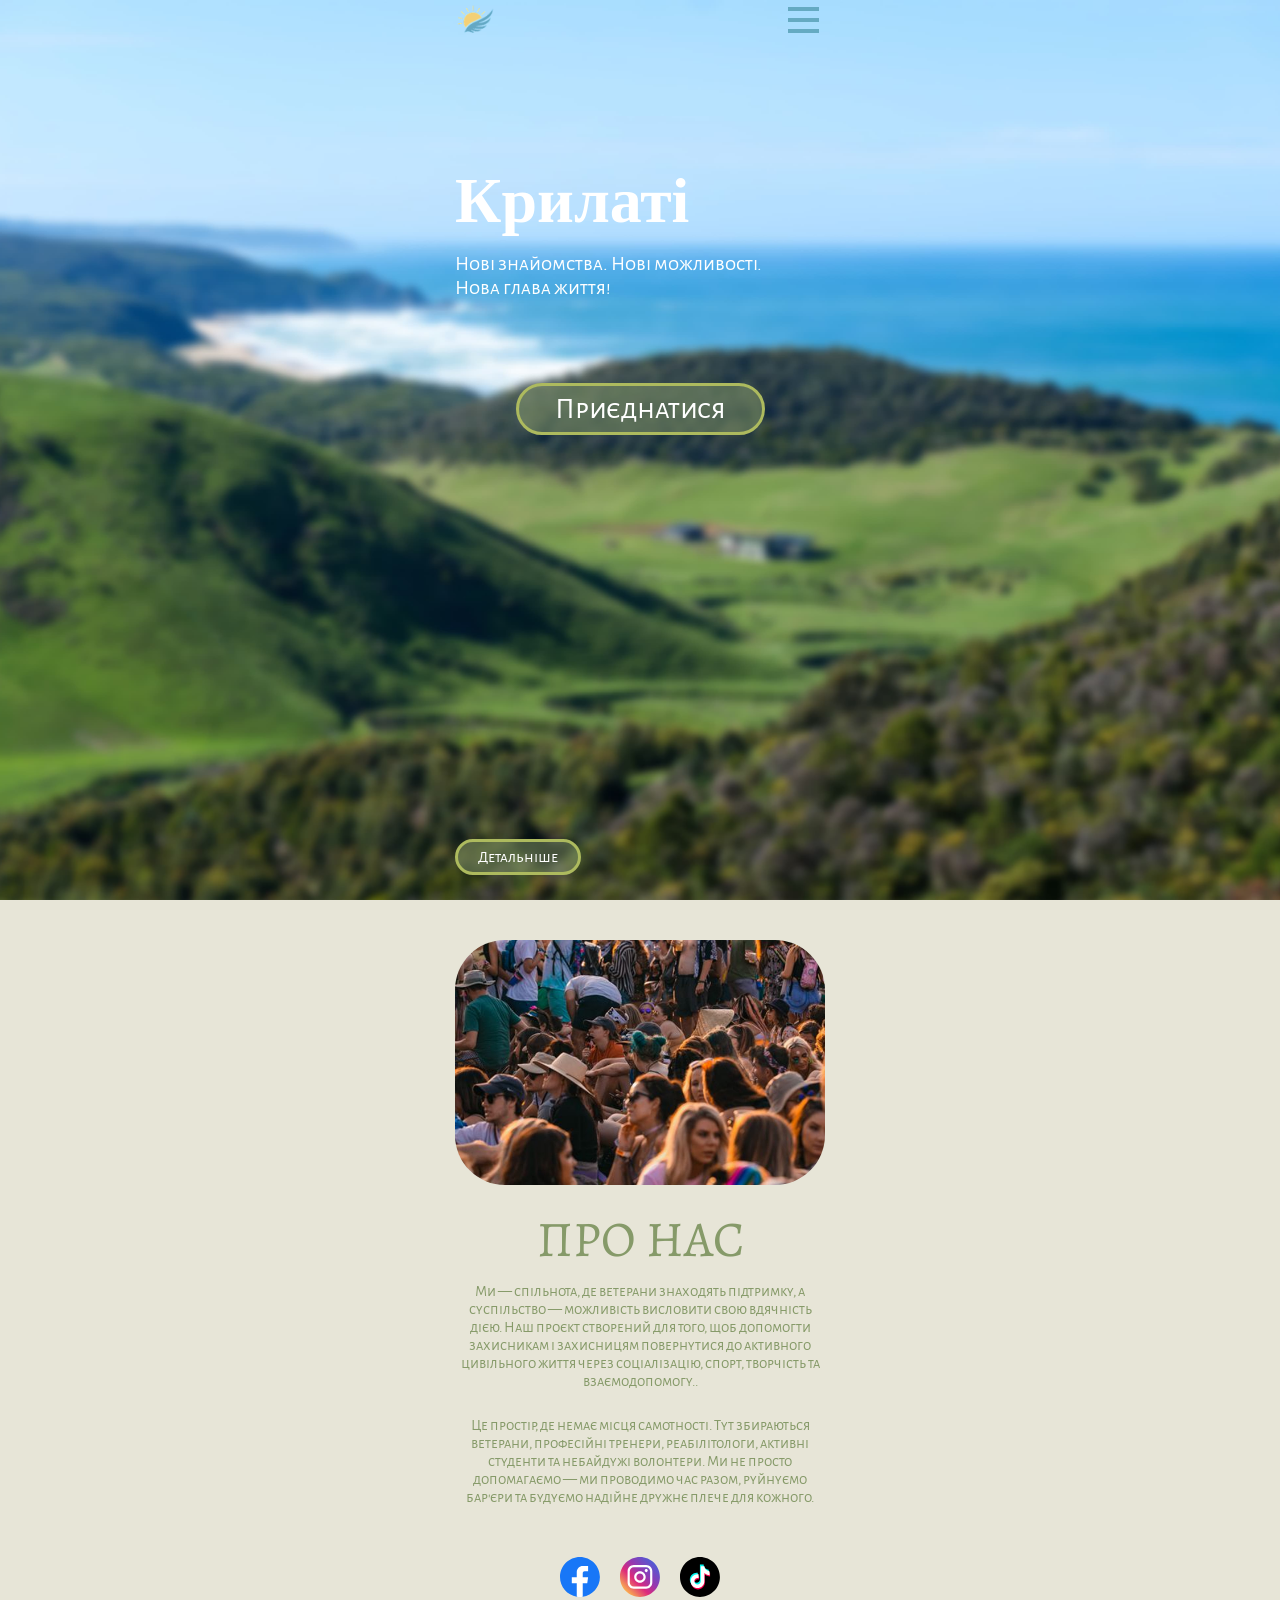
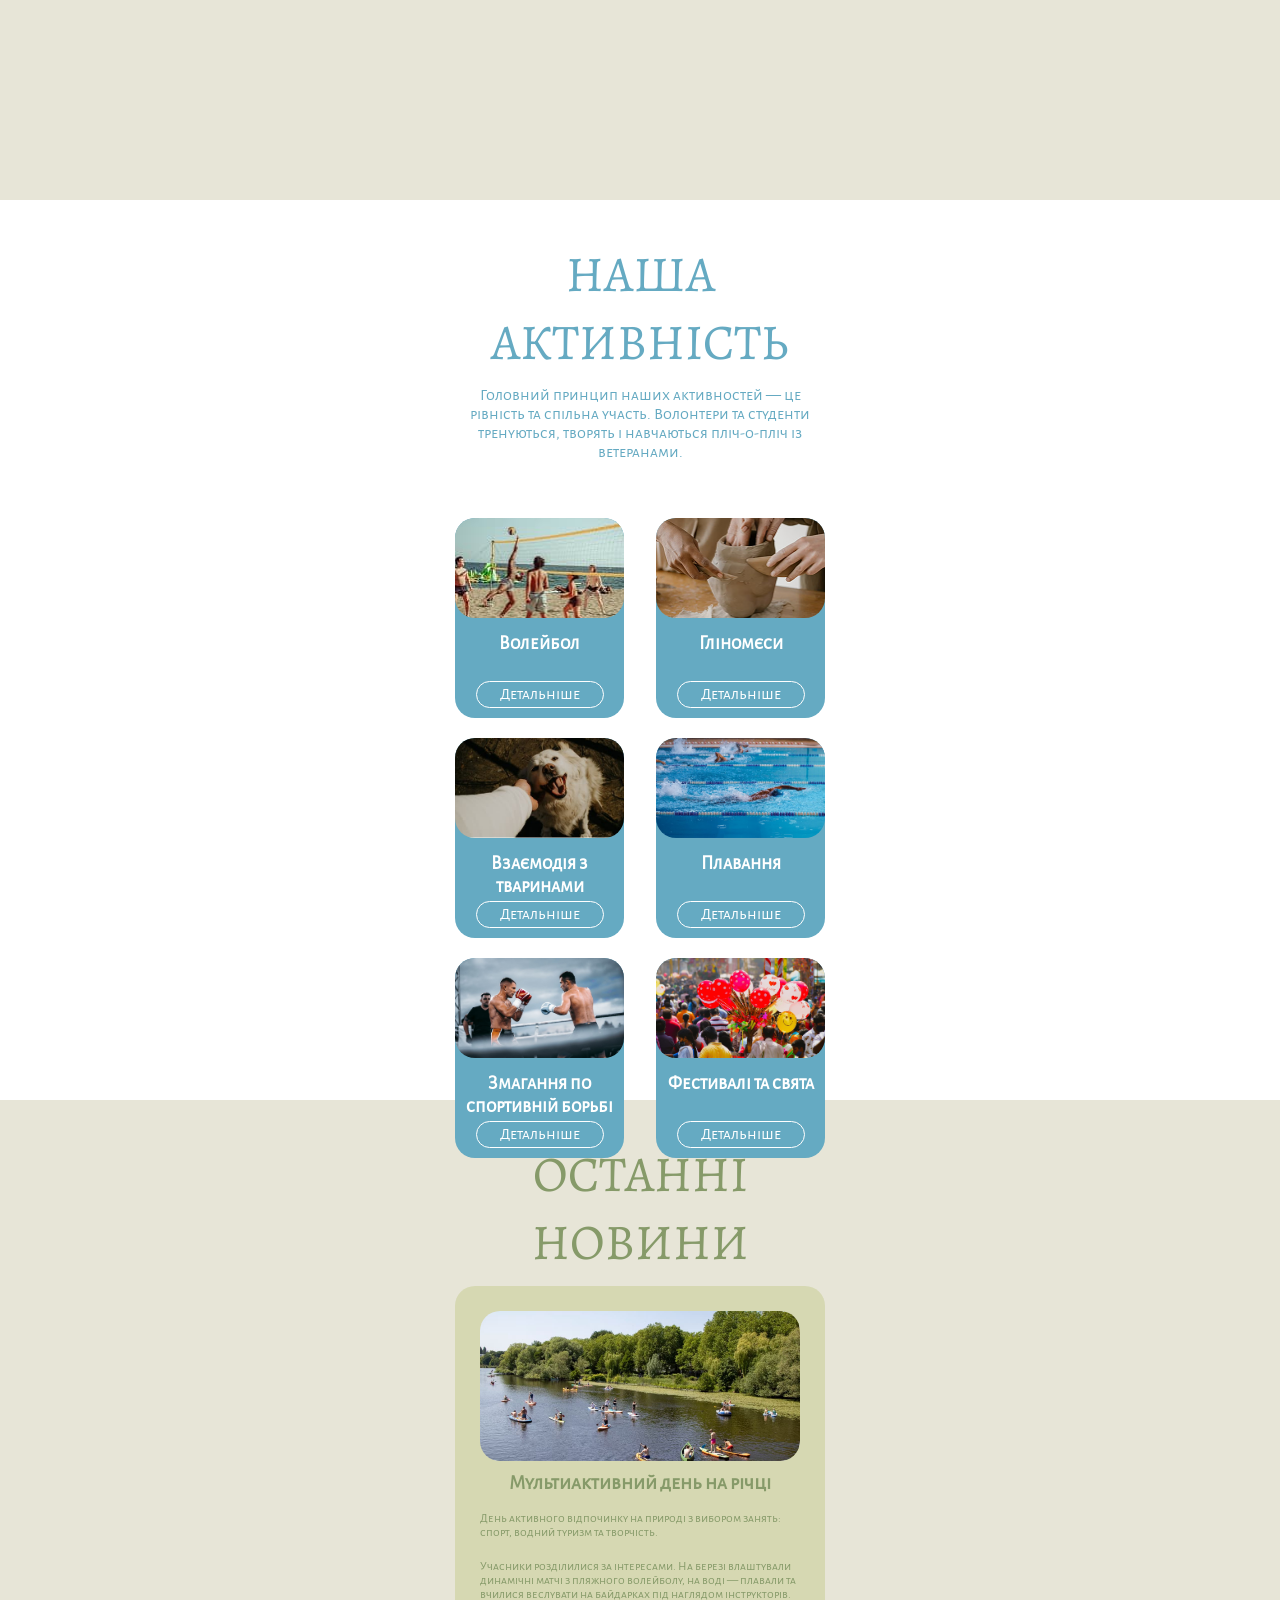
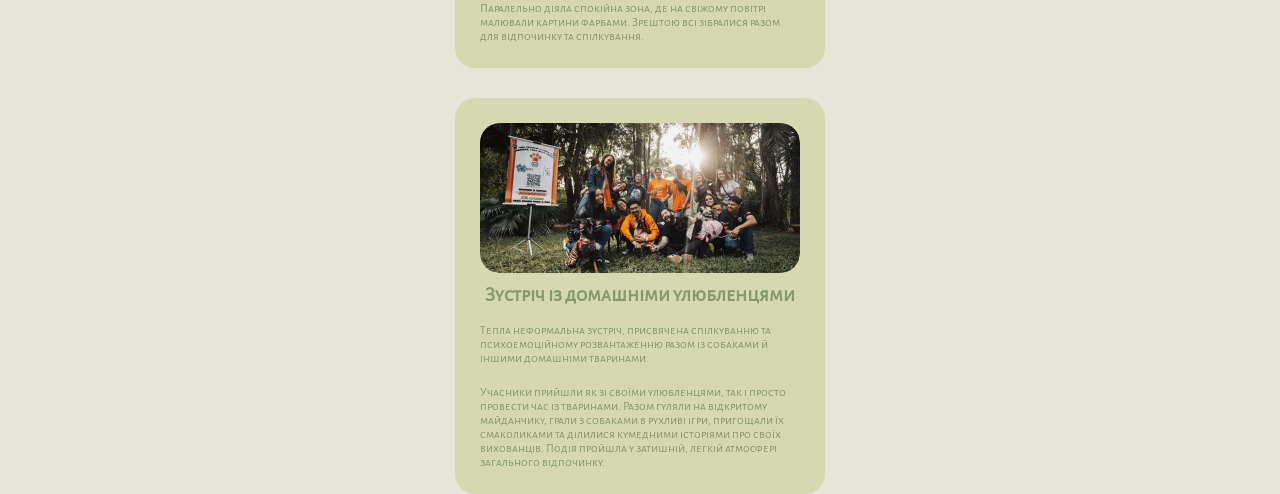
==== index.html @ 92bda6b6 "added news" ====
<!doctype html>
<html lang="en">
  <head>
    <meta charset="UTF-8" />
    <meta name="viewport" content="width=device-width, initial-scale=1.0" />
    <link rel="stylesheet" href="css/style.min.css" />
    <title>Krilaty</title>
  </head>

  <body>
    <main class="main">
      <section class="home">
        <div class="container">
          <header class="header">
            <div class="container">
              <a href="#" class="logo">
                <img src="images/logo.png" alt="Логотип" class="logo__img" />
              </a>

              <ul class="menu">
                <li class="menu__item">
                  <a href="#" class="menu__link">Головна</a>
                </li>
                <li class="menu__item">
                  <a href="#" class="menu__link">Моя сторінка</a>
                </li>
                <li class="menu__item">
                  <a href="#" class="menu__link">Про нас</a>
                </li>
                <li class="menu__item">
                  <a href="#" class="menu__link">Контанкти</a>
                </li>
              </ul>
            </div>
            <button class="header__btn">
              <span class="header__btn-span"></span
              ><span class="header__btn-span"></span
              ><span class="header__btn-span"></span>
            </button>
          </header>

          <div class="home__inner">
            <h1 class="home__title">Крилаті</h1>
            <span class="home__subtitle">
              Нові знайомства. Нові можливості. Нова глава життя!
            </span>
            <button class="home__btn home__btn--big">Приєднатися</button>
            <button class="home__btn home__btn-small">Детальніше</button>
          </div>
        </div>
      </section>
      <section class="about">
        <div class="container">
          <div class="about__inner">
            <img
              src="images/about-img.jpg"
              alt="Люди на фестивалі"
              class="about__img"
            />
            <h2 class="title">Про нас</h2>
            <p class="about__text">
              Ми — спільнота, де ветерани знаходять підтримку, а суспільство —
              можливість висловити свою вдячність дією. Наш проєкт створений для
              того, щоб допомогти захисникам і захисницям повернутися до
              активного цивільного життя через соціалізацію, спорт, творчість та
              взаємодопомогу..
            </p>
            <p class="about__text">
              Це простір, де немає місця самотності. Тут збираються ветерани,
              професійні тренери, реабілітологи, активні студенти та небайдужі
              волонтери. Ми не просто допомагаємо — ми проводимо час разом,
              руйнуємо бар'єри та будуємо надійне дружнє плече для кожного.
            </p>
            <ul class="about__list">
              <li class="about__item">
                <a href="#" class="about__link">
                  <img
                    src="images/facebook.svg"
                    alt="facebook"
                    class="about__icon"
                  />
                </a>
              </li>
              <li class="about__item">
                <a href="" class="about__link">
                  <img
                    src="images/instagram.svg"
                    alt="instagram"
                    class="about__icon"
                  />
                </a>
              </li>
              <li class="about__item">
                <a href="" class="about__link">
                  <img
                    src="images/tiktok.svg"
                    alt="tiktok"
                    class="about__icon"
                  />
                </a>
              </li>
            </ul>
          </div>
        </div>
      </section>
      <section class="activity">
        <div class="container">
          <div class="activity__inner">
            <h2 class="title">НАША АКТИВНІСТЬ</h2>
            <p class="activity__subtitle">
              Головний принцип наших активностей — це рівність та спільна
              участь. Волонтери та студенти тренуються, творять і навчаються
              пліч-о-пліч із ветеранами.
            </p>
            <ul class="activity__list">
              <li class="activity__item">
                <img
                  src="images/voleyball.jpg"
                  alt="Воллейбол"
                  class="activity__img"
                />
                <h3 class="activity__title">Волейбол</h3>
                <a href="#" class="activity__link">Детальніше</a>
              </li>
              <li class="activity__item">
                <img
                  src="images/glinomess.png"
                  alt="Гліномеси"
                  class="activity__img"
                />
                <h3 class="activity__title">Гліномєси</h3>
                <a href="#" class="activity__link">Детальніше</a>
              </li>
              <li class="activity__item">
                <img src="images/pet.jpg" alt="Сабака" class="activity__img" />
                <h3 class="activity__title">Взаємодія з тваринами</h3>
                <a href="#" class="activity__link">Детальніше</a>
              </li>
              <li class="activity__item">
                <img
                  src="images/basik.jpg"
                  alt="плавання"
                  class="activity__img"
                />
                <h3 class="activity__title">Плавання</h3>
                <a href="#" class="activity__link">Детальніше</a>
              </li>
              <li class="activity__item">
                <img src="images/box.jpg" alt="бокс" class="activity__img" />
                <h3 class="activity__title">Змагання по спортивній борьбі</h3>
                <a href="#" class="activity__link">Детальніше</a>
              </li>
              <li class="activity__item">
                <img
                  src="images/festival.jpg"
                  alt="фестивалі"
                  class="activity__img"
                />
                <h3 class="activity__title">Фестивалі та свята</h3>
                <a href="#" class="activity__link">Детальніше</a>
              </li>
            </ul>
          </div>
        </div>
      </section>
      <section class="news">
        <div class="container">
          <div class="news__inner">
            <h2 class="title">Останні новини</h2>
            <ul class="news__list">
              <li class="news__item">
                <img
                  src="images/news-01.jpg"
                  alt="Річка і кайдарки"
                  class="news__img"
                />
                <h3 class="news__title">Мультиактивний день на річці</h3>
                <p class="news__text">
                  День активного відпочинку на природі з вибором занять: спорт,
                  водний туризм та творчість.
                </p>
                <p class="news__text">
                  Учасники розділилися за інтересами. На березі влаштували
                  динамічні матчі з пляжного волейболу, на воді — плавали та
                  вчилися веслувати на байдарках під наглядом інструкторів.
                  Паралельно діяла спокійна зона, де на свіжому повітрі малювали
                  картини фарбами. Зрештою всі зібралися разом для відпочинку та
                  спілкування.
                </p>
              </li>
              <li class="news__item">
                <img src="images/news-02.jpg" alt="кемпінг" class="news__img" />
                <h3 class="news__title">Зустріч із домашніми улюблeнцями</h3>
                <p class="news__text">
                  Тепла неформальна зустріч, присвячена спілкуванню та
                  психоемоційному розвантаженню разом із собаками й іншими
                  домашніми тваринами.
                </p>
                <p class="news__text">
                  Учасники прийшли як зі своїми улюбленцями, так і просто
                  провести час із тваринами. Разом гуляли на відкритому
                  майданчику, грали з собаками в рухливі ігри, пригощали їх
                  смаколиками та ділилися кумедними історіями про своїх
                  вихованців. Подія пройшла у затишній, легкій атмосфері
                  загального відпочинку.
                </p>
              </li>
            </ul>
          </div>
        </div>
      </section>
    </main>
    <script src="./js/main.min.js"></script>
  </body>
</html>
---- css/style.min.css ----
.title{font-family:"Alegreya-Regular";font-weight:400}body{font-family:"AlegreyaSansSC-Regular";font-weight:400}@font-face{font-family:"PlayfairDisplay-ExtraBoldItalic";src:local("PlayfairDisplay-ExtraBoldItalic"),url("../fonts/PlayfairDisplay-ExtraBoldItalic.woff2") format("woff2"),url("../fonts/PlayfairDisplay-ExtraBoldItalic.woff") format("woff");font-style:normal;font-weight:700;font-display:swap}@font-face{font-family:"Alegreya-Regular";src:local("Alegreya-Regular"),url("../fonts/Alegreya-Regular.woff2") format("woff2"),url("../fonts/Alegreya-Regular.woff") format("woff");font-style:normal;font-weight:400;font-display:swap}@font-face{font-family:"AlegreyaSansSC-Regular";src:local("AlegraySancSC-Regular"),url("../fonts/AlegreyaSansSC-Regular.woff2") format("woff2"),url("../fonts/AlegreyaSansSC-Regular.woff") format("woff");font-style:normal;font-weight:400;font-display:swap}html{-webkit-box-sizing:border-box;box-sizing:border-box}*,*::after,*::before{-webkit-box-sizing:inherit;box-sizing:inherit}ul,ol{padding:0}body,h1,h2,h3,h4,h5,h6,p,ul,ol,li,figure,figcaption,blockquote,dl,dd{margin:0}li{list-style:none}ul{list-style:none}img{max-width:100%;display:block}input,button,textarea,select{font:inherit}button{cursor:pointer}a{text-decoration:none;color:inherit}body{background-color:#e7e5d7}.container{max-width:370px;width:100%;margin:0 auto;max-height:100vh;height:100%;padding:40px 0}section{width:100vw;height:100vh}.title{text-transform:uppercase;font-size:50px;text-align:center;color:#869a69;margin-bottom:10px}.header{display:-webkit-box;display:-ms-flexbox;display:flex;-webkit-box-pack:justify;-ms-flex-pack:justify;justify-content:space-between;-webkit-box-align:center;-ms-flex-align:center;align-items:center;margin-bottom:124px}.header .container{padding:0}.header__btn{display:-webkit-box;display:-ms-flexbox;display:flex;-webkit-box-orient:vertical;-webkit-box-direction:normal;-ms-flex-direction:column;flex-direction:column;-webkit-box-pack:justify;-ms-flex-pack:justify;justify-content:space-between;width:47px;height:28px;background:none;border:none}.header__btn-span{display:block;width:100%;height:4px;background-color:#65aac2}.logo{display:block;height:40px}.logo__img{height:100%}.menu{display:none}.home{background-image:url("../images/home-bg-blur.jpg");background-repeat:no-repeat;background-size:cover;background-position:center center;color:#fff}.home .container{padding:0}.home__inner{position:relative;height:calc(100vh - 164px)}.home__title{font-family:"Крилаті";font-weight:700;font-size:64px;margin-bottom:14px}.home__subtitle{display:block;font-size:20px;max-width:354px;width:100%;margin-bottom:83px}.home__btn{display:block;width:126px;height:36px;border:3px solid #adba5e;border-radius:50px;background-color:rgba(134,154,105,.5);color:#fff}.home__btn--big{width:249px;height:52px;font-size:30px;margin:0 auto;margin:0 auto}.home__btn-small{position:absolute;bottom:25px}.about{text-align:center}.about__inner{height:100%}.about__img{width:370px;height:245px;border-radius:50px;-o-object-fit:cover;object-fit:cover;-o-object-position:center center;object-position:center center;margin-bottom:20px}.about__text{margin-bottom:26px;font-size:15px;color:#869a69}.about__list{display:-webkit-box;display:-ms-flexbox;display:flex;-webkit-box-pack:center;-ms-flex-pack:center;justify-content:center;gap:20px;margin-top:50px}.about__icon{width:40px;height:40px}.activity{color:#65aac2;text-align:center;background-color:#fff}.activity .title{color:#65aac2}.activity__subtitle{margin-bottom:56px}.activity__list{display:-ms-grid;display:grid;-ms-grid-columns:(1fr)[2];grid-template-columns:repeat(2, 1fr);-ms-grid-rows:(1fr)[3];grid-template-rows:repeat(3, 1fr);gap:20px 32px}.activity__item{position:relative;max-width:170px;width:100%;height:200px;border-radius:20px;background-color:#65aac2;color:#fff}.activity__img{width:100%;height:100px;-o-object-fit:cover;object-fit:cover;-o-object-position:center center;object-position:center center;border-radius:20px;margin-bottom:14px}.activity__link{position:absolute;display:block;text-align:center;padding:3px 23px;border-radius:50px;border:1px solid #fff;bottom:10px;left:50%;-webkit-transform:translateX(-50%);-ms-transform:translateX(-50%);transform:translateX(-50%)}.news__list{display:-webkit-box;display:-ms-flexbox;display:flex;-webkit-box-orient:vertical;-webkit-box-direction:normal;-ms-flex-direction:column;flex-direction:column;gap:30px}.news__item{padding:25px;background-color:rgba(173,186,94,.3);border-radius:20px;color:#869a69}.news__img{border-radius:20px;margin-bottom:10px}.news__title{text-align:center;font-size:20px;margin-bottom:16px}.news__text{font-size:12px}.news__text+.news__text{margin-top:20px}
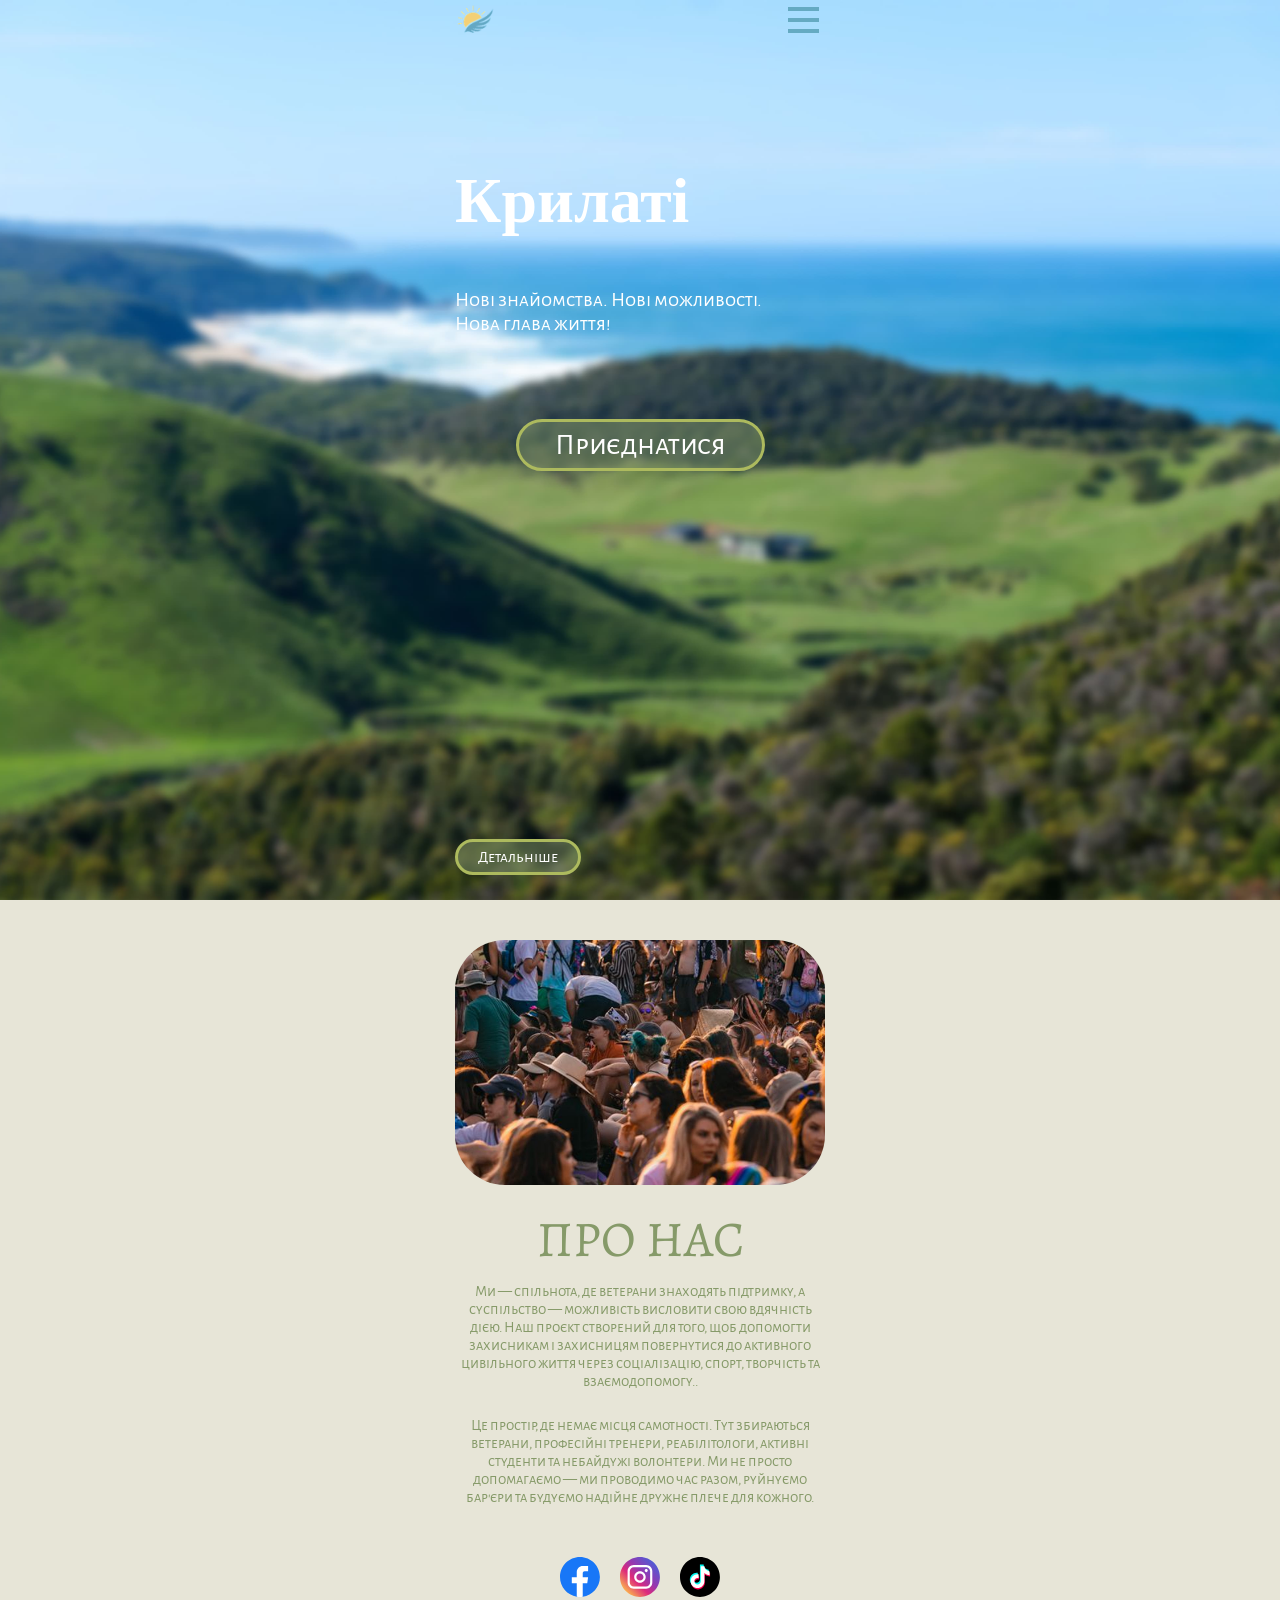
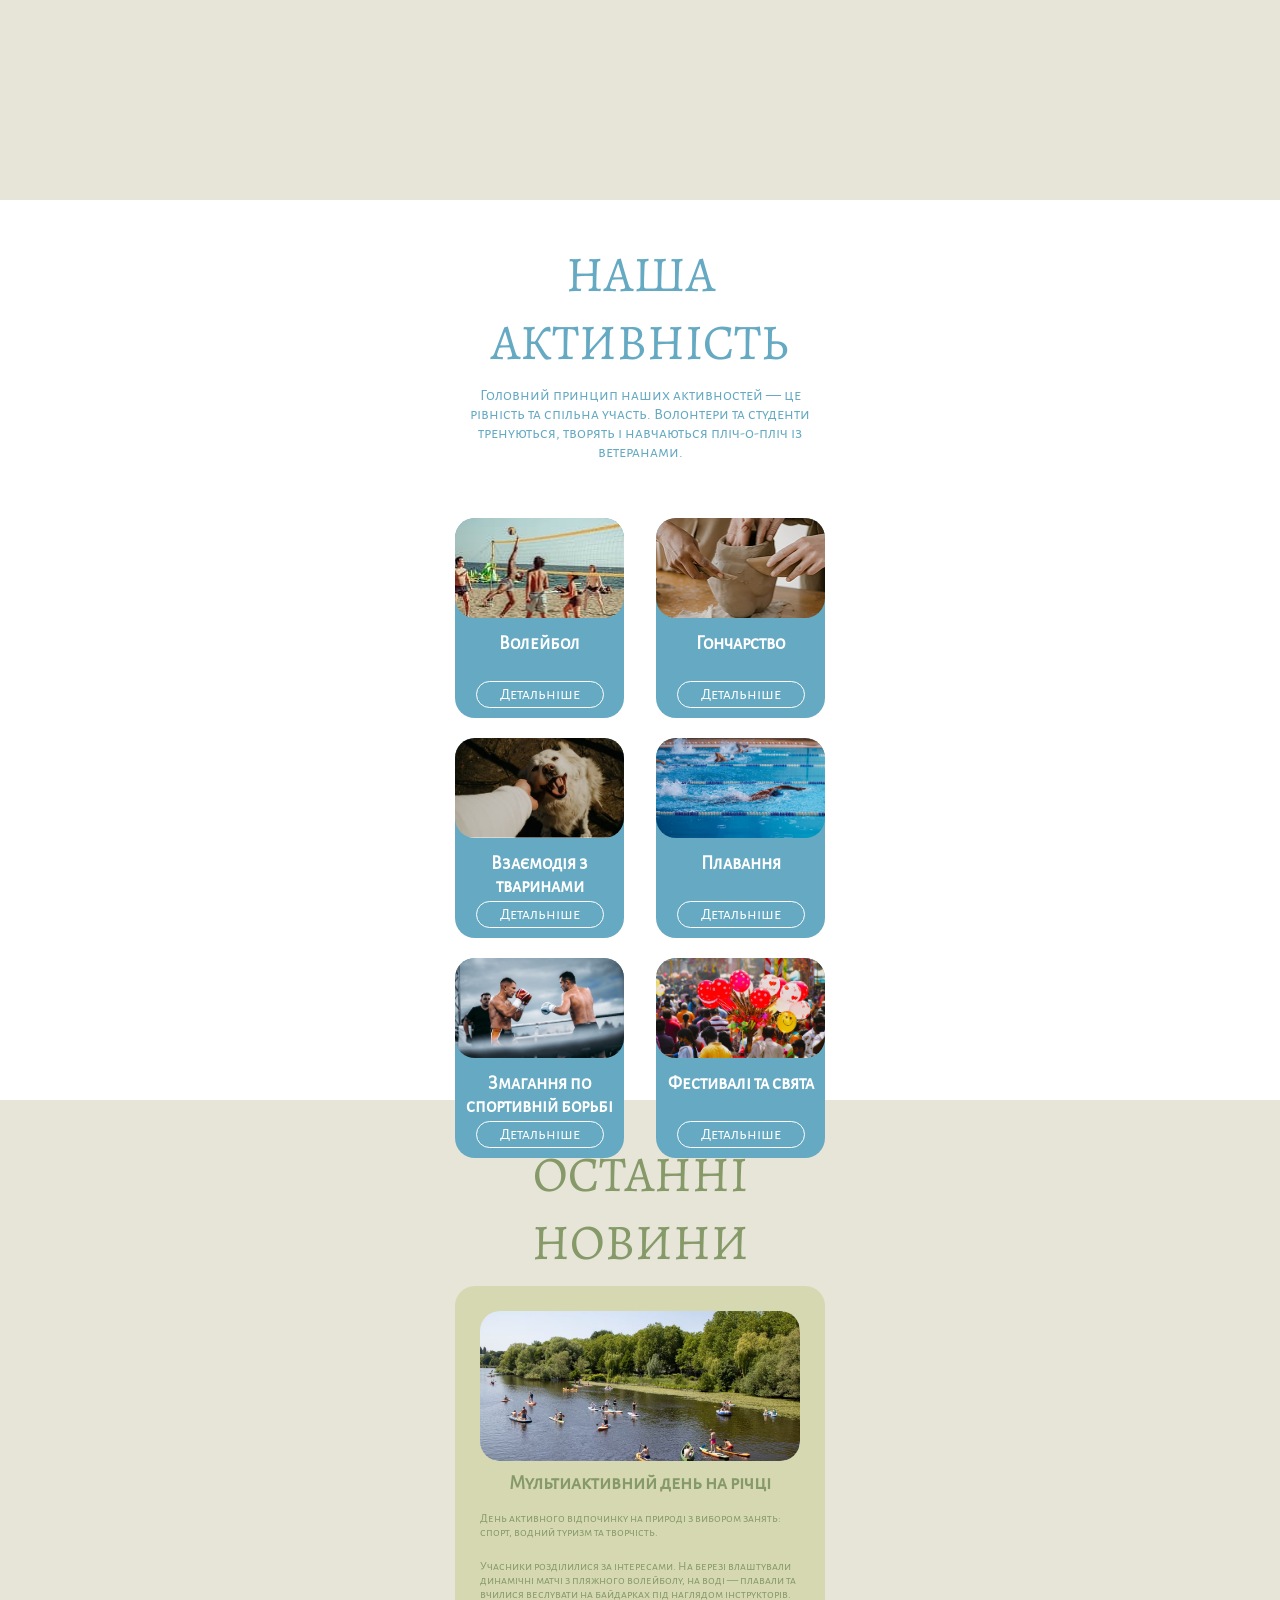
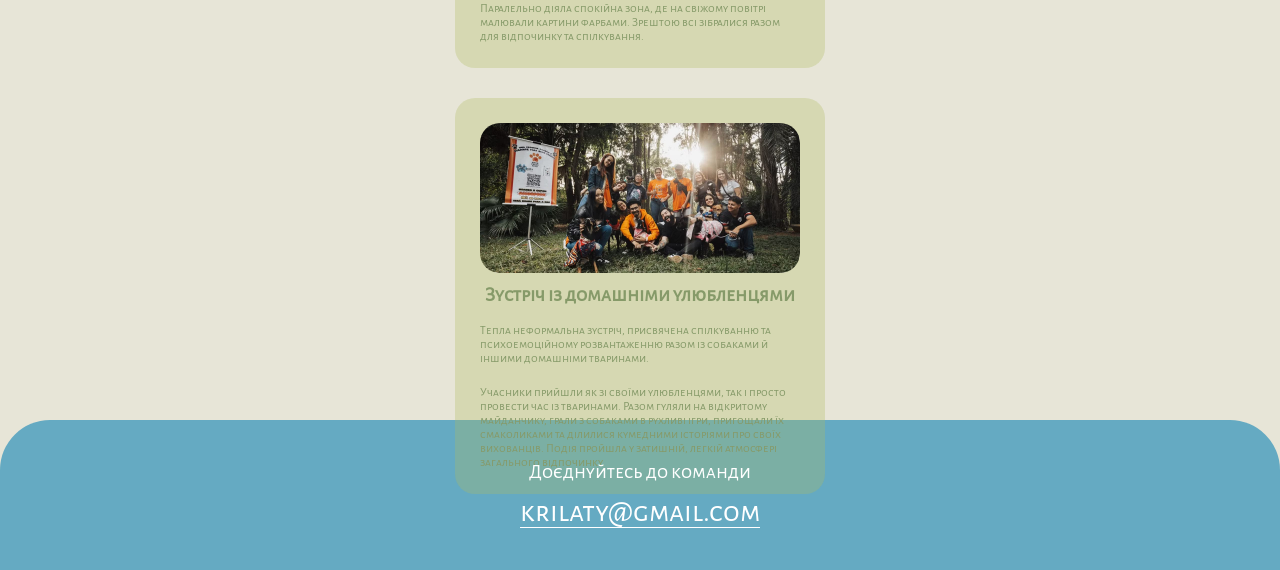
==== commit 21d201d2: "added footer" ====
--- a/index.html
+++ b/index.html
@@ -128,7 +128,10 @@
                   alt="Гліномеси"
                   class="activity__img"
                 />
-                <h3 class="activity__title">Гліномєси</h3>
+                <h3 class="activity__title">
+                  <!-- Гліномєси -->
+                  Гончарство
+                </h3>
                 <a href="#" class="activity__link">Детальніше</a>
               </li>
               <li class="activity__item">
@@ -210,6 +213,18 @@
         </div>
       </section>
     </main>
+    <footer class="footer">
+      <div class="container">
+        <div class="footer__inner">
+          <p class="footer__text">
+            Доєднуйтесь до команди
+          </p>
+          <a href="mailt:krilaty@gmail.com" class="footer__link">
+            krilaty@gmail.com
+          </a>
+        </div>
+      </div>
+    </footer>
     <script src="./js/main.min.js"></script>
   </body>
 </html>
--- a/css/style.min.css
+++ b/css/style.min.css
@@ -1 +1 @@
-.title{font-family:"Alegreya-Regular";font-weight:400}body{font-family:"AlegreyaSansSC-Regular";font-weight:400}@font-face{font-family:"PlayfairDisplay-ExtraBoldItalic";src:local("PlayfairDisplay-ExtraBoldItalic"),url("../fonts/PlayfairDisplay-ExtraBoldItalic.woff2") format("woff2"),url("../fonts/PlayfairDisplay-ExtraBoldItalic.woff") format("woff");font-style:normal;font-weight:700;font-display:swap}@font-face{font-family:"Alegreya-Regular";src:local("Alegreya-Regular"),url("../fonts/Alegreya-Regular.woff2") format("woff2"),url("../fonts/Alegreya-Regular.woff") format("woff");font-style:normal;font-weight:400;font-display:swap}@font-face{font-family:"AlegreyaSansSC-Regular";src:local("AlegraySancSC-Regular"),url("../fonts/AlegreyaSansSC-Regular.woff2") format("woff2"),url("../fonts/AlegreyaSansSC-Regular.woff") format("woff");font-style:normal;font-weight:400;font-display:swap}html{-webkit-box-sizing:border-box;box-sizing:border-box}*,*::after,*::before{-webkit-box-sizing:inherit;box-sizing:inherit}ul,ol{padding:0}body,h1,h2,h3,h4,h5,h6,p,ul,ol,li,figure,figcaption,blockquote,dl,dd{margin:0}li{list-style:none}ul{list-style:none}img{max-width:100%;display:block}input,button,textarea,select{font:inherit}button{cursor:pointer}a{text-decoration:none;color:inherit}body{background-color:#e7e5d7}.container{max-width:370px;width:100%;margin:0 auto;max-height:100vh;height:100%;padding:40px 0}section{width:100vw;height:100vh}.title{text-transform:uppercase;font-size:50px;text-align:center;color:#869a69;margin-bottom:10px}.header{display:-webkit-box;display:-ms-flexbox;display:flex;-webkit-box-pack:justify;-ms-flex-pack:justify;justify-content:space-between;-webkit-box-align:center;-ms-flex-align:center;align-items:center;margin-bottom:124px}.header .container{padding:0}.header__btn{display:-webkit-box;display:-ms-flexbox;display:flex;-webkit-box-orient:vertical;-webkit-box-direction:normal;-ms-flex-direction:column;flex-direction:column;-webkit-box-pack:justify;-ms-flex-pack:justify;justify-content:space-between;width:47px;height:28px;background:none;border:none}.header__btn-span{display:block;width:100%;height:4px;background-color:#65aac2}.logo{display:block;height:40px}.logo__img{height:100%}.menu{display:none}.home{background-image:url("../images/home-bg-blur.jpg");background-repeat:no-repeat;background-size:cover;background-position:center center;color:#fff}.home .container{padding:0}.home__inner{position:relative;height:calc(100vh - 164px)}.home__title{font-family:"Крилаті";font-weight:700;font-size:64px;margin-bottom:14px}.home__subtitle{display:block;font-size:20px;max-width:354px;width:100%;margin-bottom:83px}.home__btn{display:block;width:126px;height:36px;border:3px solid #adba5e;border-radius:50px;background-color:rgba(134,154,105,.5);color:#fff}.home__btn--big{width:249px;height:52px;font-size:30px;margin:0 auto;margin:0 auto}.home__btn-small{position:absolute;bottom:25px}.about{text-align:center}.about__inner{height:100%}.about__img{width:370px;height:245px;border-radius:50px;-o-object-fit:cover;object-fit:cover;-o-object-position:center center;object-position:center center;margin-bottom:20px}.about__text{margin-bottom:26px;font-size:15px;color:#869a69}.about__list{display:-webkit-box;display:-ms-flexbox;display:flex;-webkit-box-pack:center;-ms-flex-pack:center;justify-content:center;gap:20px;margin-top:50px}.about__icon{width:40px;height:40px}.activity{color:#65aac2;text-align:center;background-color:#fff}.activity .title{color:#65aac2}.activity__subtitle{margin-bottom:56px}.activity__list{display:-ms-grid;display:grid;-ms-grid-columns:(1fr)[2];grid-template-columns:repeat(2, 1fr);-ms-grid-rows:(1fr)[3];grid-template-rows:repeat(3, 1fr);gap:20px 32px}.activity__item{position:relative;max-width:170px;width:100%;height:200px;border-radius:20px;background-color:#65aac2;color:#fff}.activity__img{width:100%;height:100px;-o-object-fit:cover;object-fit:cover;-o-object-position:center center;object-position:center center;border-radius:20px;margin-bottom:14px}.activity__link{position:absolute;display:block;text-align:center;padding:3px 23px;border-radius:50px;border:1px solid #fff;bottom:10px;left:50%;-webkit-transform:translateX(-50%);-ms-transform:translateX(-50%);transform:translateX(-50%)}.news__list{display:-webkit-box;display:-ms-flexbox;display:flex;-webkit-box-orient:vertical;-webkit-box-direction:normal;-ms-flex-direction:column;flex-direction:column;gap:30px}.news__item{padding:25px;background-color:rgba(173,186,94,.3);border-radius:20px;color:#869a69}.news__img{border-radius:20px;margin-bottom:10px}.news__title{text-align:center;font-size:20px;margin-bottom:16px}.news__text{font-size:12px}.news__text+.news__text{margin-top:20px}+.title{font-family:"Alegreya-Regular";font-weight:400}body{font-family:"AlegreyaSansSC-Regular";font-weight:400}@font-face{font-family:"PlayfairDisplay-ExtraBoldItalic";src:local("PlayfairDisplay-ExtraBoldItalic"),url("../fonts/PlayfairDisplay-ExtraBoldItalic.woff2") format("woff2"),url("../fonts/PlayfairDisplay-ExtraBoldItalic.woff") format("woff");font-style:normal;font-weight:700;font-display:swap}@font-face{font-family:"Alegreya-Regular";src:local("Alegreya-Regular"),url("../fonts/Alegreya-Regular.woff2") format("woff2"),url("../fonts/Alegreya-Regular.woff") format("woff");font-style:normal;font-weight:400;font-display:swap}@font-face{font-family:"AlegreyaSansSC-Regular";src:local("AlegraySancSC-Regular"),url("../fonts/AlegreyaSansSC-Regular.woff2") format("woff2"),url("../fonts/AlegreyaSansSC-Regular.woff") format("woff");font-style:normal;font-weight:400;font-display:swap}html{-webkit-box-sizing:border-box;box-sizing:border-box}*,*::after,*::before{-webkit-box-sizing:inherit;box-sizing:inherit}ul,ol{padding:0}body,h1,h2,h3,h4,h5,h6,p,ul,ol,li,figure,figcaption,blockquote,dl,dd{margin:0}li{list-style:none}ul{list-style:none}img{max-width:100%;display:block}input,button,textarea,select{font:inherit}button{cursor:pointer}a{text-decoration:none;color:inherit}body{background-color:#e7e5d7}.container{max-width:370px;width:100%;margin:0 auto;max-height:100vh;height:100%;padding:40px 0}section{width:100vw;height:100vh}.title{text-transform:uppercase;font-size:50px;text-align:center;color:#869a69;margin-bottom:10px}.header{display:-webkit-box;display:-ms-flexbox;display:flex;-webkit-box-pack:justify;-ms-flex-pack:justify;justify-content:space-between;-webkit-box-align:center;-ms-flex-align:center;align-items:center;margin-bottom:124px}.header .container{padding:0}.header__btn{display:-webkit-box;display:-ms-flexbox;display:flex;-webkit-box-orient:vertical;-webkit-box-direction:normal;-ms-flex-direction:column;flex-direction:column;-webkit-box-pack:justify;-ms-flex-pack:justify;justify-content:space-between;width:47px;height:28px;background:none;border:none}.header__btn-span{display:block;width:100%;height:4px;background-color:#65aac2}.logo{display:block;height:40px}.logo__img{height:100%}.menu{display:none}.home{background-image:url("../images/home-bg-blur.jpg");background-repeat:no-repeat;background-size:cover;background-position:center center;color:#fff}.home .container{padding:0}.home__inner{position:relative;height:calc(100vh - 164px)}.home__title{font-family:"Крилаті";font-weight:700;font-size:64px;margin-bottom:50px}.home__subtitle{display:block;font-size:20px;max-width:354px;width:100%;margin-bottom:83px}.home__btn{display:block;width:126px;height:36px;border:3px solid #adba5e;border-radius:50px;background-color:rgba(134,154,105,.5);color:#fff}.home__btn--big{width:249px;height:52px;font-size:30px;margin:0 auto;margin:0 auto}.home__btn-small{position:absolute;bottom:25px}.about{text-align:center}.about__inner{height:100%}.about__img{width:370px;height:245px;border-radius:50px;-o-object-fit:cover;object-fit:cover;-o-object-position:center center;object-position:center center;margin-bottom:20px}.about__text{margin-bottom:26px;font-size:15px;color:#869a69}.about__list{display:-webkit-box;display:-ms-flexbox;display:flex;-webkit-box-pack:center;-ms-flex-pack:center;justify-content:center;gap:20px;margin-top:50px}.about__icon{width:40px;height:40px}.activity{color:#65aac2;text-align:center;background-color:#fff}.activity .title{color:#65aac2}.activity__subtitle{margin-bottom:56px}.activity__list{display:-ms-grid;display:grid;-ms-grid-columns:(1fr)[2];grid-template-columns:repeat(2, 1fr);-ms-grid-rows:(1fr)[3];grid-template-rows:repeat(3, 1fr);gap:20px 32px}.activity__item{position:relative;max-width:170px;width:100%;height:200px;border-radius:20px;background-color:#65aac2;color:#fff}.activity__img{width:100%;height:100px;-o-object-fit:cover;object-fit:cover;-o-object-position:center center;object-position:center center;border-radius:20px;margin-bottom:14px}.activity__link{position:absolute;display:block;text-align:center;padding:3px 23px;border-radius:50px;border:1px solid #fff;bottom:10px;left:50%;-webkit-transform:translateX(-50%);-ms-transform:translateX(-50%);transform:translateX(-50%)}.news__list{display:-webkit-box;display:-ms-flexbox;display:flex;-webkit-box-orient:vertical;-webkit-box-direction:normal;-ms-flex-direction:column;flex-direction:column;gap:30px}.news__item{padding:25px;background-color:rgba(173,186,94,.3);border-radius:20px;color:#869a69}.news__img{border-radius:20px;margin-bottom:10px}.news__title{text-align:center;font-size:20px;margin-bottom:16px}.news__text{font-size:12px}.news__text+.news__text{margin-top:20px}.footer{background-color:#65aac2;border-radius:50px 50px 0 0;text-align:center;margin-top:20px;color:#fff}.footer__text{margin-bottom:10px;font-size:20px}.footer__link{border-bottom:1px solid #fff;font-size:30px}
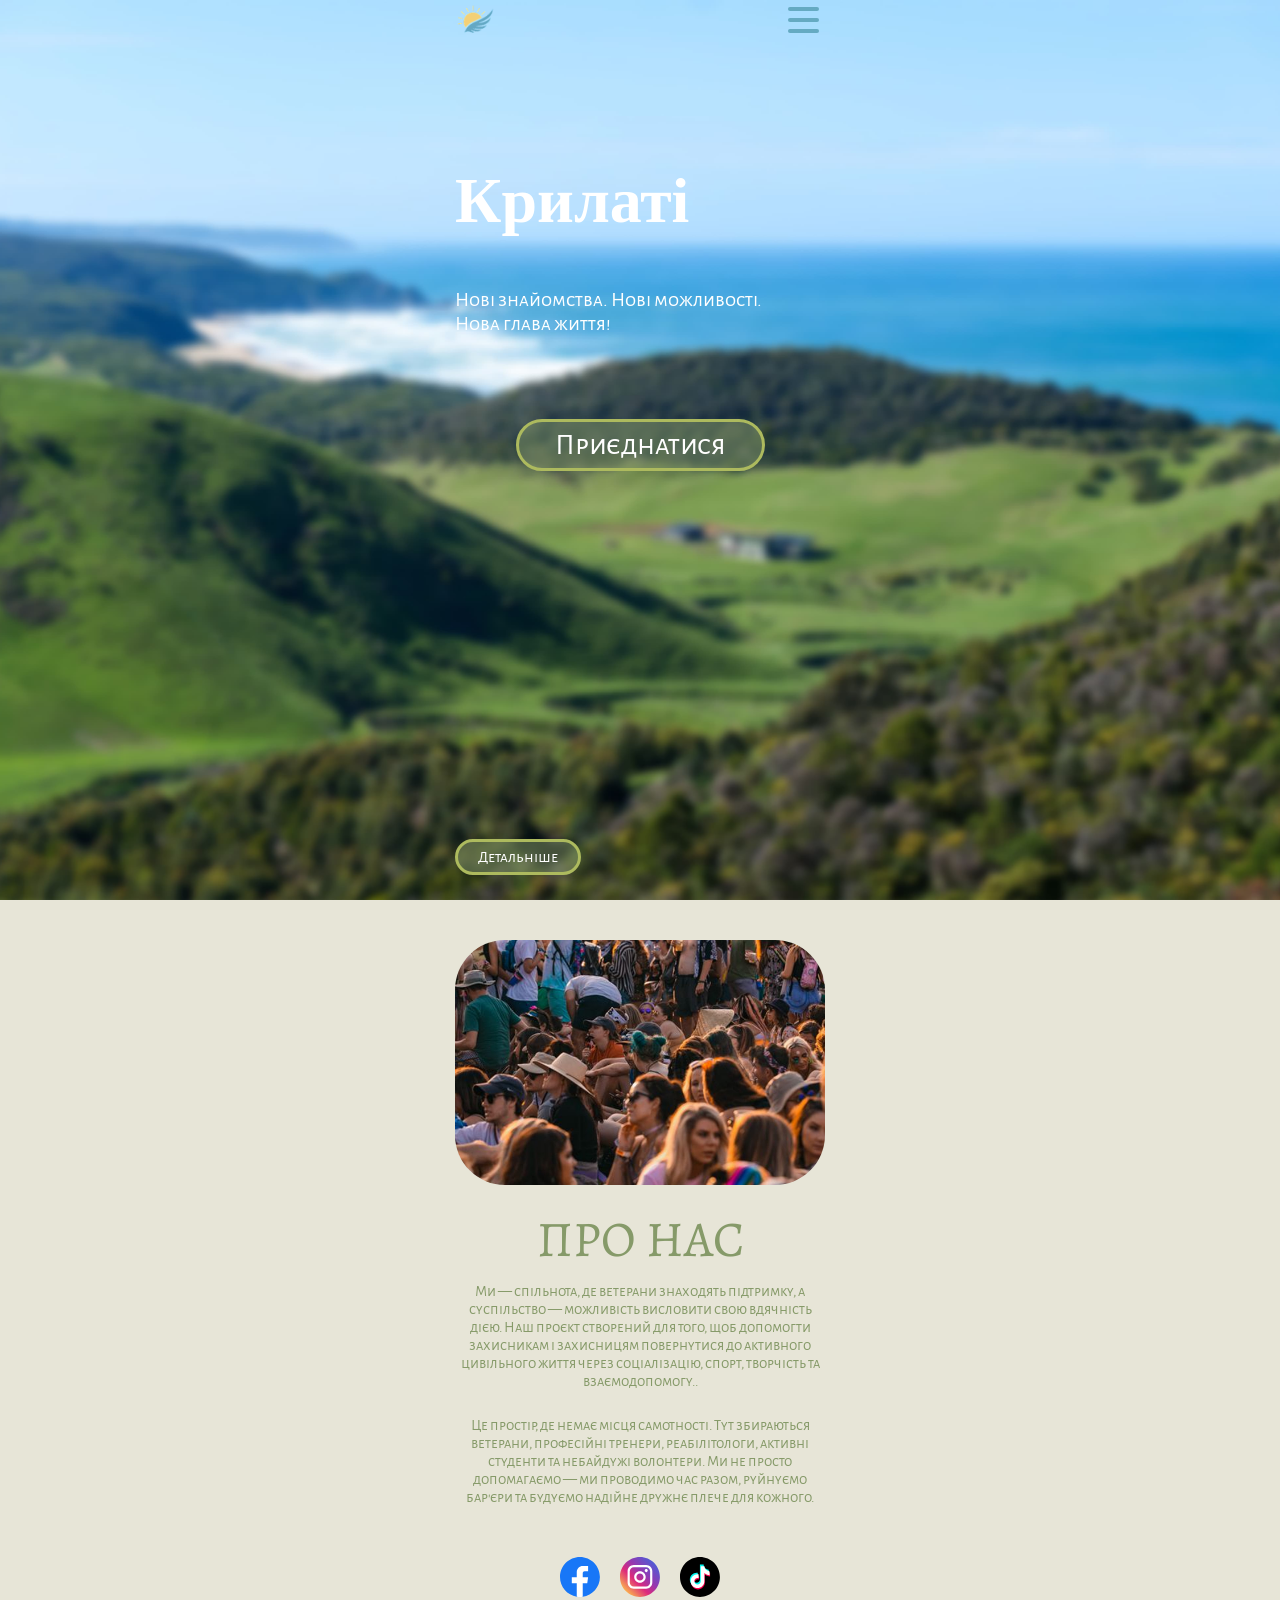
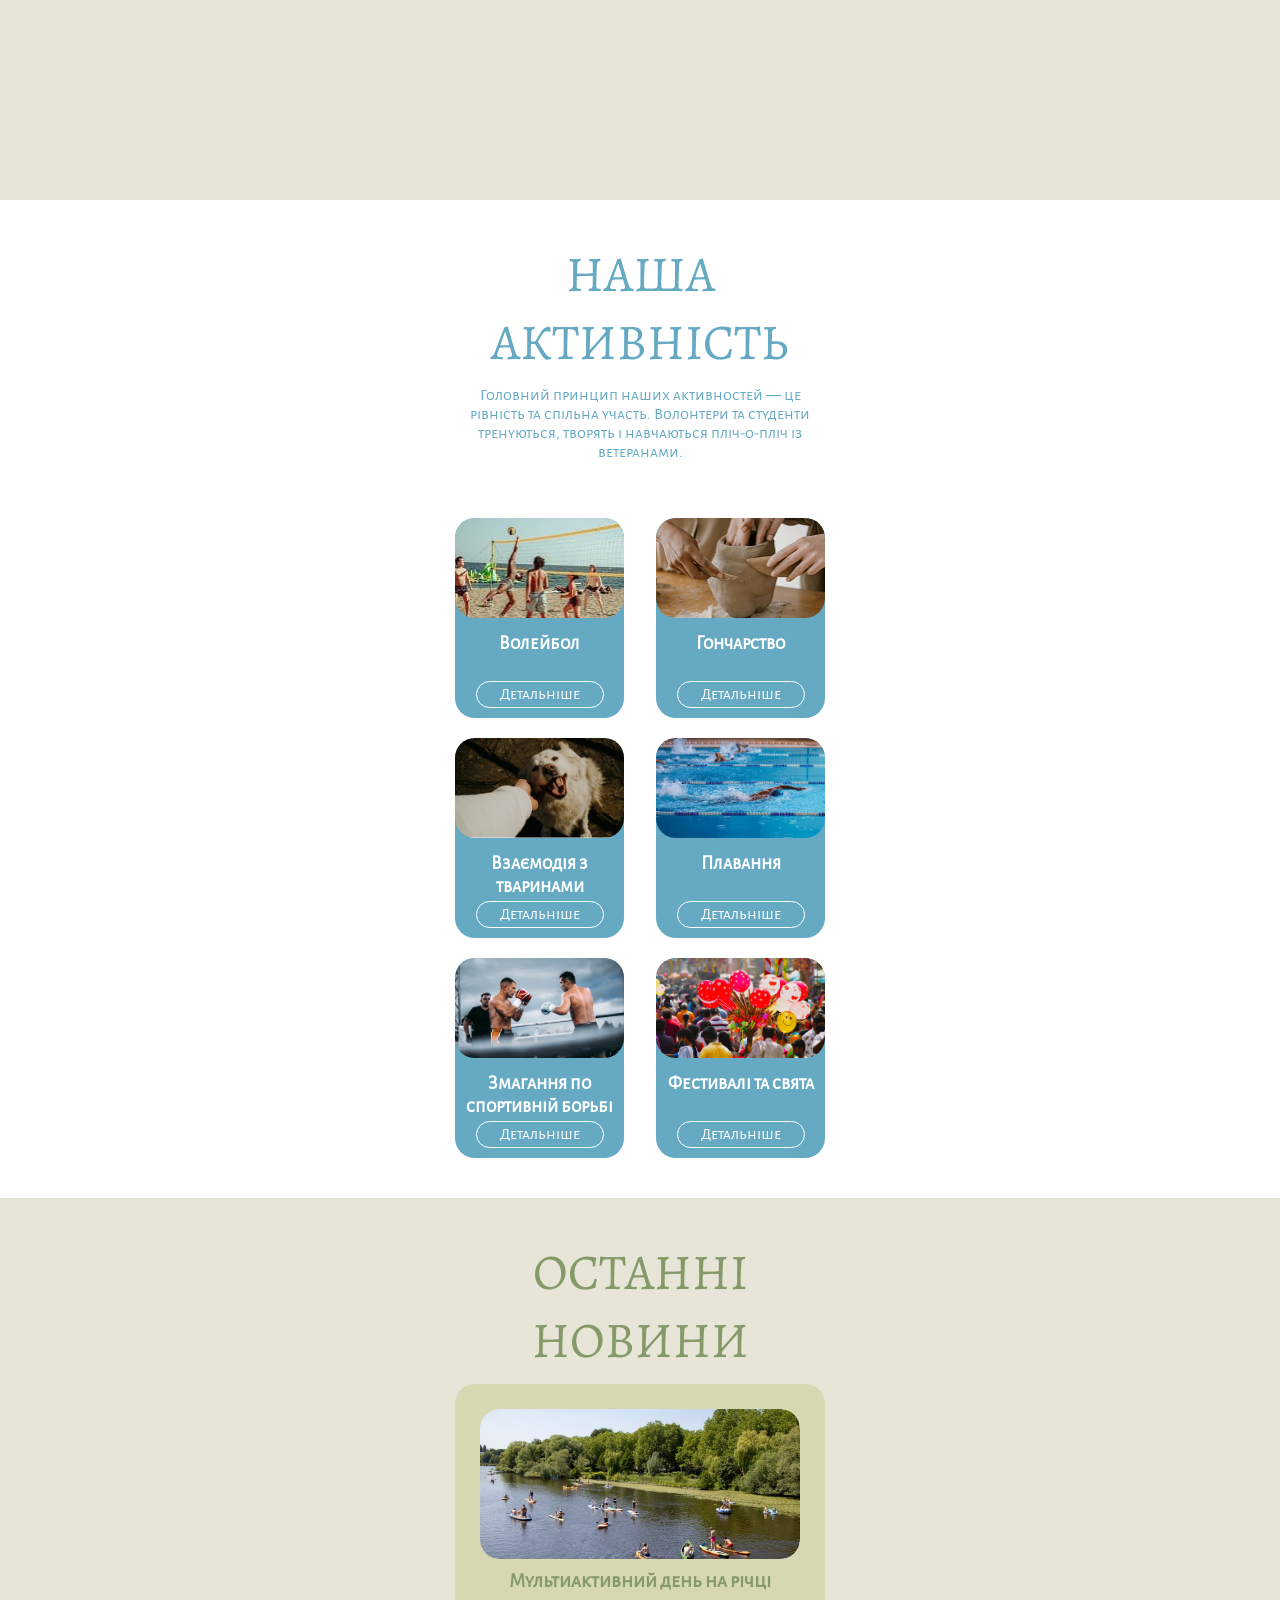
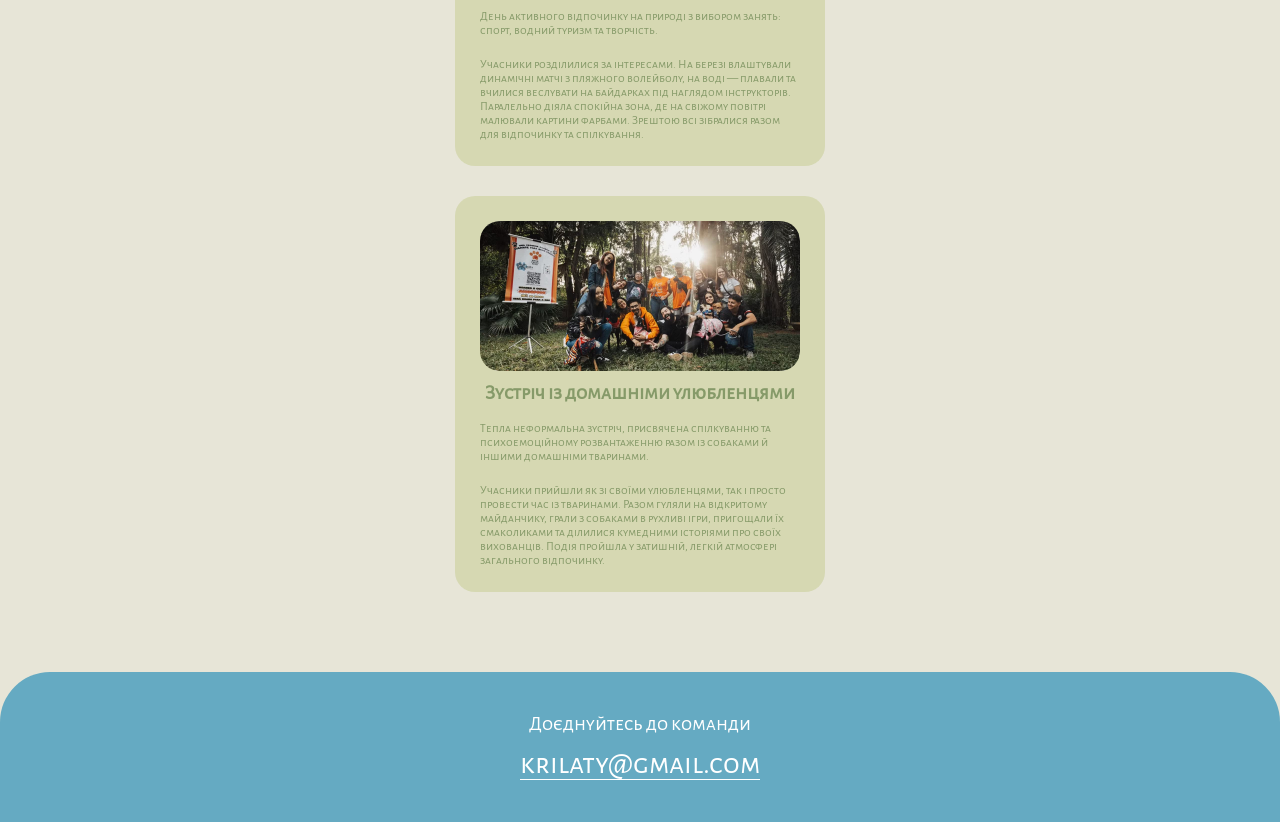
==== commit c350914f: "added scroll to section and MEGA ULTRA FINAL fixed height problem" ====
--- a/index.html
+++ b/index.html
@@ -9,7 +9,7 @@
 
   <body>
     <main class="main">
-      <section class="home">
+      <section class="home" id="home">
         <div class="container">
           <header class="header">
             <div class="container">
@@ -19,16 +19,19 @@
 
               <ul class="menu">
                 <li class="menu__item">
-                  <a href="#" class="menu__link">Головна</a>
+                  <a href="#home" class="menu__link">Головна</a>
                 </li>
                 <li class="menu__item">
                   <a href="#" class="menu__link">Моя сторінка</a>
                 </li>
                 <li class="menu__item">
-                  <a href="#" class="menu__link">Про нас</a>
-                </li>
-                <li class="menu__item">
-                  <a href="#" class="menu__link">Контанкти</a>
+                  <a href="#about" class="menu__link">Про нас</a>
+                </li>
+                <li class="menu__item">
+                  <a href="#activity" class="menu__link">Заходи</a>
+                </li>
+                <li class="menu__item">
+                  <a href="#news" class="menu__link">Новини</a>
                 </li>
               </ul>
             </div>
@@ -49,7 +52,7 @@
           </div>
         </div>
       </section>
-      <section class="about">
+      <section class="about" id="about">
         <div class="container">
           <div class="about__inner">
             <img
@@ -103,7 +106,7 @@
           </div>
         </div>
       </section>
-      <section class="activity">
+      <section class="activity" id="activity">
         <div class="container">
           <div class="activity__inner">
             <h2 class="title">НАША АКТИВНІСТЬ</h2>
@@ -166,7 +169,7 @@
           </div>
         </div>
       </section>
-      <section class="news">
+      <section class="news" id="news">
         <div class="container">
           <div class="news__inner">
             <h2 class="title">Останні новини</h2>
--- a/css/style.min.css
+++ b/css/style.min.css
@@ -1 +1 @@
-.title{font-family:"Alegreya-Regular";font-weight:400}body{font-family:"AlegreyaSansSC-Regular";font-weight:400}@font-face{font-family:"PlayfairDisplay-ExtraBoldItalic";src:local("PlayfairDisplay-ExtraBoldItalic"),url("../fonts/PlayfairDisplay-ExtraBoldItalic.woff2") format("woff2"),url("../fonts/PlayfairDisplay-ExtraBoldItalic.woff") format("woff");font-style:normal;font-weight:700;font-display:swap}@font-face{font-family:"Alegreya-Regular";src:local("Alegreya-Regular"),url("../fonts/Alegreya-Regular.woff2") format("woff2"),url("../fonts/Alegreya-Regular.woff") format("woff");font-style:normal;font-weight:400;font-display:swap}@font-face{font-family:"AlegreyaSansSC-Regular";src:local("AlegraySancSC-Regular"),url("../fonts/AlegreyaSansSC-Regular.woff2") format("woff2"),url("../fonts/AlegreyaSansSC-Regular.woff") format("woff");font-style:normal;font-weight:400;font-display:swap}html{-webkit-box-sizing:border-box;box-sizing:border-box}*,*::after,*::before{-webkit-box-sizing:inherit;box-sizing:inherit}ul,ol{padding:0}body,h1,h2,h3,h4,h5,h6,p,ul,ol,li,figure,figcaption,blockquote,dl,dd{margin:0}li{list-style:none}ul{list-style:none}img{max-width:100%;display:block}input,button,textarea,select{font:inherit}button{cursor:pointer}a{text-decoration:none;color:inherit}body{background-color:#e7e5d7}.container{max-width:370px;width:100%;margin:0 auto;max-height:100vh;height:100%;padding:40px 0}section{width:100vw;height:100vh}.title{text-transform:uppercase;font-size:50px;text-align:center;color:#869a69;margin-bottom:10px}.header{display:-webkit-box;display:-ms-flexbox;display:flex;-webkit-box-pack:justify;-ms-flex-pack:justify;justify-content:space-between;-webkit-box-align:center;-ms-flex-align:center;align-items:center;margin-bottom:124px}.header .container{padding:0}.header__btn{display:-webkit-box;display:-ms-flexbox;display:flex;-webkit-box-orient:vertical;-webkit-box-direction:normal;-ms-flex-direction:column;flex-direction:column;-webkit-box-pack:justify;-ms-flex-pack:justify;justify-content:space-between;width:47px;height:28px;background:none;border:none}.header__btn-span{display:block;width:100%;height:4px;background-color:#65aac2}.logo{display:block;height:40px}.logo__img{height:100%}.menu{display:none}.home{background-image:url("../images/home-bg-blur.jpg");background-repeat:no-repeat;background-size:cover;background-position:center center;color:#fff}.home .container{padding:0}.home__inner{position:relative;height:calc(100vh - 164px)}.home__title{font-family:"Крилаті";font-weight:700;font-size:64px;margin-bottom:50px}.home__subtitle{display:block;font-size:20px;max-width:354px;width:100%;margin-bottom:83px}.home__btn{display:block;width:126px;height:36px;border:3px solid #adba5e;border-radius:50px;background-color:rgba(134,154,105,.5);color:#fff}.home__btn--big{width:249px;height:52px;font-size:30px;margin:0 auto;margin:0 auto}.home__btn-small{position:absolute;bottom:25px}.about{text-align:center}.about__inner{height:100%}.about__img{width:370px;height:245px;border-radius:50px;-o-object-fit:cover;object-fit:cover;-o-object-position:center center;object-position:center center;margin-bottom:20px}.about__text{margin-bottom:26px;font-size:15px;color:#869a69}.about__list{display:-webkit-box;display:-ms-flexbox;display:flex;-webkit-box-pack:center;-ms-flex-pack:center;justify-content:center;gap:20px;margin-top:50px}.about__icon{width:40px;height:40px}.activity{color:#65aac2;text-align:center;background-color:#fff}.activity .title{color:#65aac2}.activity__subtitle{margin-bottom:56px}.activity__list{display:-ms-grid;display:grid;-ms-grid-columns:(1fr)[2];grid-template-columns:repeat(2, 1fr);-ms-grid-rows:(1fr)[3];grid-template-rows:repeat(3, 1fr);gap:20px 32px}.activity__item{position:relative;max-width:170px;width:100%;height:200px;border-radius:20px;background-color:#65aac2;color:#fff}.activity__img{width:100%;height:100px;-o-object-fit:cover;object-fit:cover;-o-object-position:center center;object-position:center center;border-radius:20px;margin-bottom:14px}.activity__link{position:absolute;display:block;text-align:center;padding:3px 23px;border-radius:50px;border:1px solid #fff;bottom:10px;left:50%;-webkit-transform:translateX(-50%);-ms-transform:translateX(-50%);transform:translateX(-50%)}.news__list{display:-webkit-box;display:-ms-flexbox;display:flex;-webkit-box-orient:vertical;-webkit-box-direction:normal;-ms-flex-direction:column;flex-direction:column;gap:30px}.news__item{padding:25px;background-color:rgba(173,186,94,.3);border-radius:20px;color:#869a69}.news__img{border-radius:20px;margin-bottom:10px}.news__title{text-align:center;font-size:20px;margin-bottom:16px}.news__text{font-size:12px}.news__text+.news__text{margin-top:20px}.footer{background-color:#65aac2;border-radius:50px 50px 0 0;text-align:center;margin-top:20px;color:#fff}.footer__text{margin-bottom:10px;font-size:20px}.footer__link{border-bottom:1px solid #fff;font-size:30px}+.title{font-family:"Alegreya-Regular";font-weight:400}body{font-family:"AlegreyaSansSC-Regular";font-weight:400}@font-face{font-family:"PlayfairDisplay-ExtraBoldItalic";src:local("PlayfairDisplay-ExtraBoldItalic"),url("../fonts/PlayfairDisplay-ExtraBoldItalic.woff2") format("woff2"),url("../fonts/PlayfairDisplay-ExtraBoldItalic.woff") format("woff");font-style:normal;font-weight:700;font-display:swap}@font-face{font-family:"Alegreya-Regular";src:local("Alegreya-Regular"),url("../fonts/Alegreya-Regular.woff2") format("woff2"),url("../fonts/Alegreya-Regular.woff") format("woff");font-style:normal;font-weight:400;font-display:swap}@font-face{font-family:"AlegreyaSansSC-Regular";src:local("AlegraySancSC-Regular"),url("../fonts/AlegreyaSansSC-Regular.woff2") format("woff2"),url("../fonts/AlegreyaSansSC-Regular.woff") format("woff");font-style:normal;font-weight:400;font-display:swap}html{-webkit-box-sizing:border-box;box-sizing:border-box}*,*::after,*::before{-webkit-box-sizing:inherit;box-sizing:inherit}ul,ol{padding:0}body,h1,h2,h3,h4,h5,h6,p,ul,ol,li,figure,figcaption,blockquote,dl,dd{margin:0}li{list-style:none}ul{list-style:none}img{max-width:100%;display:block}input,button,textarea,select{font:inherit}button{cursor:pointer}a{text-decoration:none;color:inherit}body{background-color:#e7e5d7}.container{max-width:370px;width:100%;margin:0 auto;min-height:100vh;padding:40px 0}section{width:100vw;min-height:100vh}.title{text-transform:uppercase;font-size:50px;text-align:center;color:#869a69;margin-bottom:10px}.header{display:-webkit-box;display:-ms-flexbox;display:flex;-webkit-box-pack:justify;-ms-flex-pack:justify;justify-content:space-between;-webkit-box-align:center;-ms-flex-align:center;align-items:center;margin-bottom:124px;position:relative;z-index:101}.header .container{padding:0;min-height:auto}.header__btn{display:-webkit-box;display:-ms-flexbox;display:flex;-webkit-box-orient:vertical;-webkit-box-direction:normal;-ms-flex-direction:column;flex-direction:column;-webkit-box-pack:justify;-ms-flex-pack:justify;justify-content:space-between;width:47px;height:28px;background:none;border:none;cursor:pointer;z-index:102}.header__btn--active .header__btn-span{background-color:#fff}.header__btn--active .header__btn-span:nth-child(1){-webkit-transform:rotate(45deg) translate(9px, 9px);-ms-transform:rotate(45deg) translate(9px, 9px);transform:rotate(45deg) translate(9px, 9px)}.header__btn--active .header__btn-span:nth-child(2){opacity:0}.header__btn--active .header__btn-span:nth-child(3){-webkit-transform:rotate(-45deg) translate(9px, -9px);-ms-transform:rotate(-45deg) translate(9px, -9px);transform:rotate(-45deg) translate(9px, -9px)}.header__btn-span{display:block;width:100%;height:4px;background-color:#65aac2;border-radius:2px;-webkit-transition:opacity .3s ease,background-color .3s ease,-webkit-transform .3s ease;transition:opacity .3s ease,background-color .3s ease,-webkit-transform .3s ease;transition:transform .3s ease,opacity .3s ease,background-color .3s ease;transition:transform .3s ease,opacity .3s ease,background-color .3s ease,-webkit-transform .3s ease}.logo{display:block;height:40px;-webkit-transition:opacity .25s ease,-webkit-transform .25s ease;transition:opacity .25s ease,-webkit-transform .25s ease;transition:transform .25s ease,opacity .25s ease;transition:transform .25s ease,opacity .25s ease,-webkit-transform .25s ease}.logo:hover{-webkit-transform:scale(1.06);-ms-transform:scale(1.06);transform:scale(1.06);opacity:.8}.logo:active{-webkit-transform:scale(0.97);-ms-transform:scale(0.97);transform:scale(0.97);opacity:.6}.logo__img{height:100%}.menu{display:none}.menu--active{display:-webkit-box;display:-ms-flexbox;display:flex;-webkit-box-orient:vertical;-webkit-box-direction:normal;-ms-flex-direction:column;flex-direction:column;-webkit-box-align:center;-ms-flex-align:center;align-items:center;-webkit-box-pack:center;-ms-flex-pack:center;justify-content:center;gap:36px;position:fixed;top:0;left:0;width:100%;min-height:100vh;background-color:rgba(101,170,194,.97);z-index:100;list-style:none}.menu--active .menu__link{color:#fff;font-size:22px;text-transform:uppercase;letter-spacing:3px;padding-bottom:6px;border-bottom:1px solid hsla(0,0%,100%,.3);-webkit-transition:border-color .25s ease,letter-spacing .25s ease;transition:border-color .25s ease,letter-spacing .25s ease}.menu--active .menu__link:hover{border-color:#fff;letter-spacing:5px}.home{background-image:url("../images/home-bg-blur.jpg");background-repeat:no-repeat;background-size:cover;background-position:center center;color:#fff}.home .container{padding:0}.home__inner{position:relative;height:calc(100vh - 164px)}.home__title{font-family:"Крилаті";font-weight:700;font-size:64px;margin-bottom:50px}.home__subtitle{display:block;font-size:20px;max-width:354px;width:100%;margin-bottom:83px}.home__btn{display:block;width:126px;height:36px;border:3px solid #adba5e;border-radius:50px;background-color:rgba(134,154,105,.5);color:#fff;cursor:pointer;-webkit-transition:background-color .25s ease,-webkit-transform .2s ease,-webkit-box-shadow .25s ease;transition:background-color .25s ease,-webkit-transform .2s ease,-webkit-box-shadow .25s ease;transition:background-color .25s ease,transform .2s ease,box-shadow .25s ease;transition:background-color .25s ease,transform .2s ease,box-shadow .25s ease,-webkit-transform .2s ease,-webkit-box-shadow .25s ease}.home__btn:hover{background-color:rgba(134,154,105,.85);-webkit-box-shadow:0 0 18px rgba(173,186,94,.55);box-shadow:0 0 18px rgba(173,186,94,.55);-webkit-transform:translateY(-2px);-ms-transform:translateY(-2px);transform:translateY(-2px)}.home__btn:active{-webkit-transform:translateY(0) scale(0.96);-ms-transform:translateY(0) scale(0.96);transform:translateY(0) scale(0.96);-webkit-box-shadow:none;box-shadow:none}.home__btn--big{width:249px;height:52px;font-size:30px;margin:0 auto}.home__btn-small{position:absolute;bottom:25px}.about{text-align:center}.about__inner{height:100%}.about__img{width:370px;height:245px;border-radius:50px;-o-object-fit:cover;object-fit:cover;-o-object-position:center center;object-position:center center;margin-bottom:20px}.about__text{margin-bottom:26px;font-size:15px;color:#869a69}.about__list{display:-webkit-box;display:-ms-flexbox;display:flex;-webkit-box-pack:center;-ms-flex-pack:center;justify-content:center;gap:20px;margin-top:50px}.about__link{display:inline-block;-webkit-transition:-webkit-transform .25s ease;transition:-webkit-transform .25s ease;transition:transform .25s ease;transition:transform .25s ease, -webkit-transform .25s ease}.about__link:hover{-webkit-transform:scale(1.18) rotate(6deg);-ms-transform:scale(1.18) rotate(6deg);transform:scale(1.18) rotate(6deg)}.about__link:active{-webkit-transform:scale(0.92) rotate(0deg);-ms-transform:scale(0.92) rotate(0deg);transform:scale(0.92) rotate(0deg)}.about__icon{width:40px;height:40px;display:block}.activity{color:#65aac2;text-align:center;background-color:#fff}.activity .title{color:#65aac2}.activity__subtitle{margin-bottom:56px}.activity__list{display:-ms-grid;display:grid;-ms-grid-columns:(1fr)[2];grid-template-columns:repeat(2, 1fr);-ms-grid-rows:(1fr)[3];grid-template-rows:repeat(3, 1fr);gap:20px 32px}.activity__item{position:relative;max-width:170px;width:100%;height:200px;border-radius:20px;background-color:#65aac2;color:#fff;-webkit-transition:-webkit-transform .25s ease,-webkit-box-shadow .25s ease;transition:-webkit-transform .25s ease,-webkit-box-shadow .25s ease;transition:transform .25s ease,box-shadow .25s ease;transition:transform .25s ease,box-shadow .25s ease,-webkit-transform .25s ease,-webkit-box-shadow .25s ease}.activity__item:hover{-webkit-transform:translateY(-5px);-ms-transform:translateY(-5px);transform:translateY(-5px);-webkit-box-shadow:0 10px 24px rgba(101,170,194,.45);box-shadow:0 10px 24px rgba(101,170,194,.45)}.activity__img{width:100%;height:100px;-o-object-fit:cover;object-fit:cover;-o-object-position:center center;object-position:center center;border-radius:20px;margin-bottom:14px}.activity__link{position:absolute;display:block;text-align:center;padding:3px 23px;border-radius:50px;border:1px solid #fff;bottom:10px;left:50%;-webkit-transform:translateX(-50%);-ms-transform:translateX(-50%);transform:translateX(-50%);-webkit-transition:background-color .25s ease,color .25s ease,-webkit-transform .2s ease;transition:background-color .25s ease,color .25s ease,-webkit-transform .2s ease;transition:background-color .25s ease,color .25s ease,transform .2s ease;transition:background-color .25s ease,color .25s ease,transform .2s ease,-webkit-transform .2s ease}.activity__link:hover{background-color:#fff;color:#65aac2;-webkit-transform:translateX(-50%) translateY(-2px);-ms-transform:translateX(-50%) translateY(-2px);transform:translateX(-50%) translateY(-2px)}.activity__link:active{-webkit-transform:translateX(-50%) scale(0.95);-ms-transform:translateX(-50%) scale(0.95);transform:translateX(-50%) scale(0.95)}.news__list{display:-webkit-box;display:-ms-flexbox;display:flex;-webkit-box-orient:vertical;-webkit-box-direction:normal;-ms-flex-direction:column;flex-direction:column;gap:30px}.news__item{padding:25px;background-color:rgba(173,186,94,.3);border-radius:20px;color:#869a69}.news__img{border-radius:20px;margin-bottom:10px}.news__title{text-align:center;font-size:20px;margin-bottom:16px}.news__text{font-size:12px}.news__text+.news__text{margin-top:20px}.footer{background-color:#65aac2;border-radius:50px 50px 0 0;text-align:center;margin-top:40px;color:#fff}.footer .container{min-height:auto}.footer__text{margin-bottom:10px;font-size:20px}.footer__link{border-bottom:1px solid #fff;font-size:30px;-webkit-transition:opacity .25s ease,border-color .25s ease;transition:opacity .25s ease,border-color .25s ease}.footer__link:hover{opacity:.7;border-color:rgba(0,0,0,0)}.footer__link:active{opacity:.45}
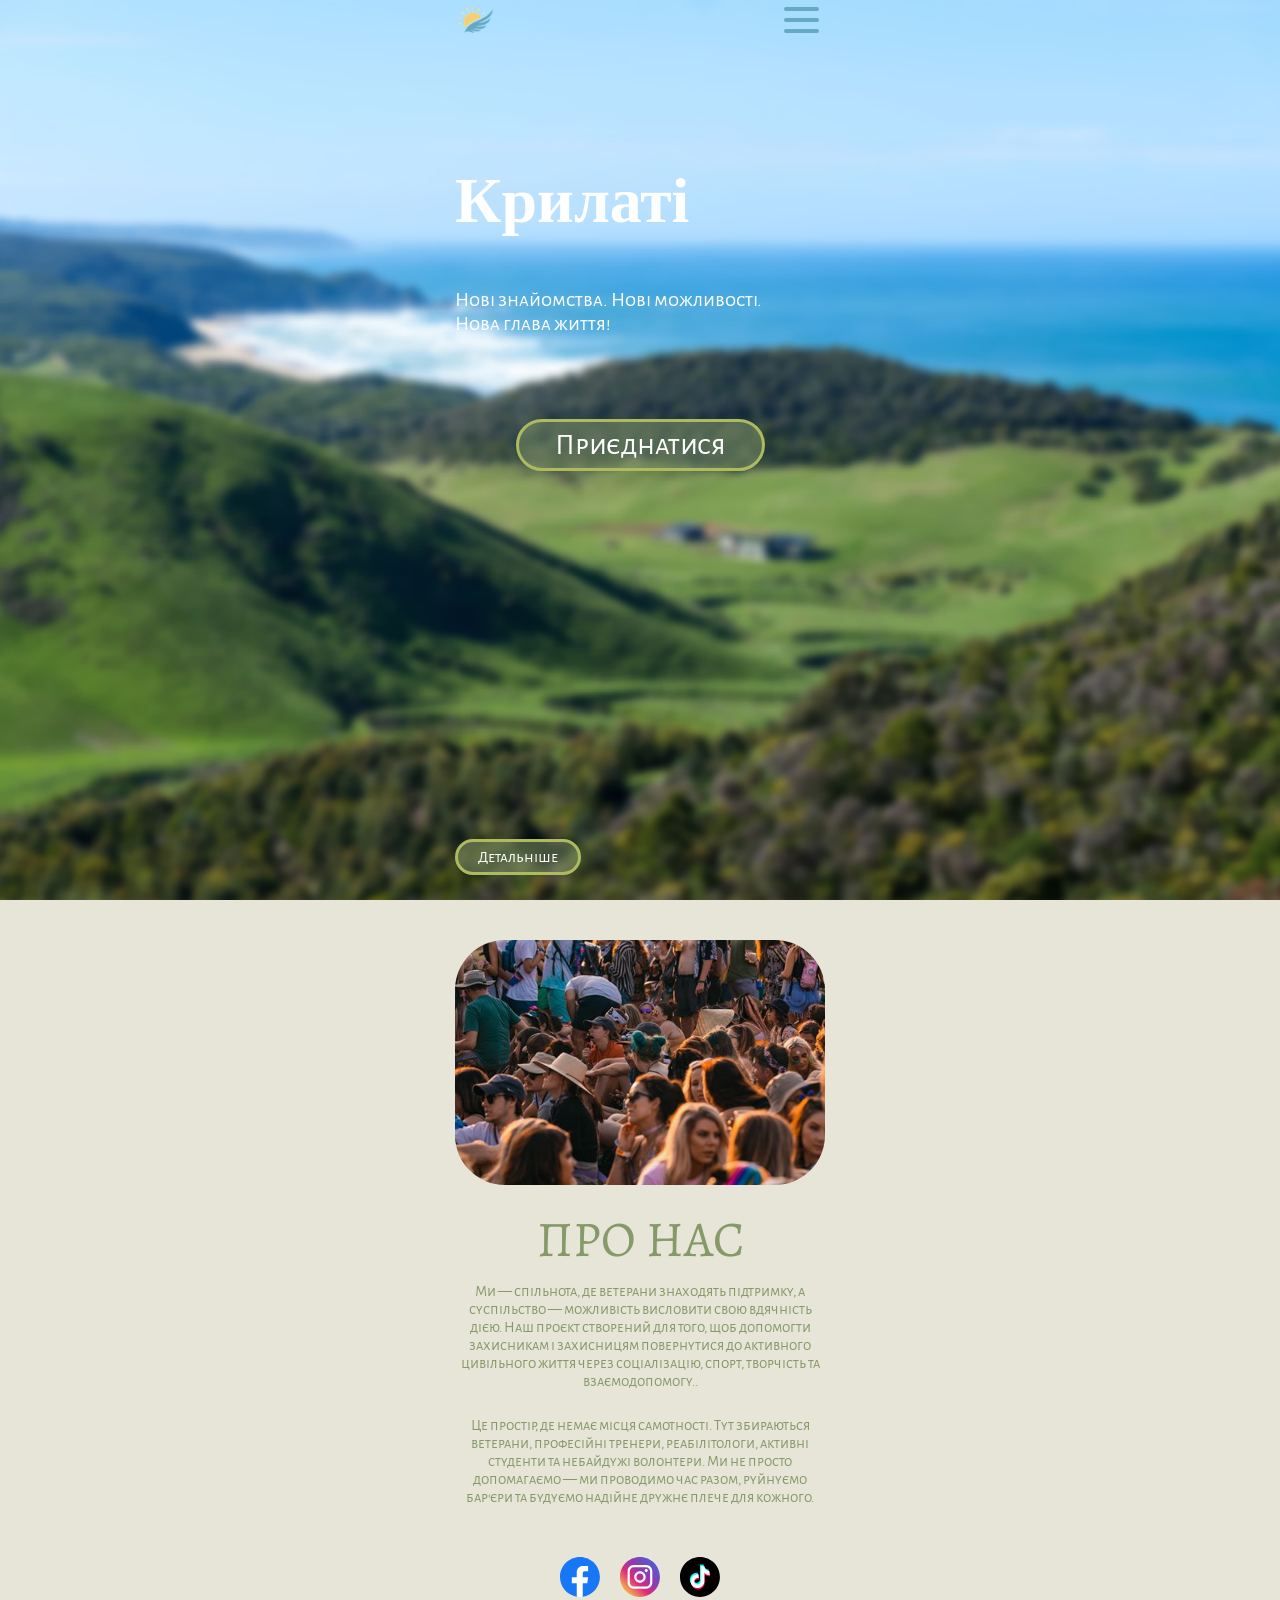
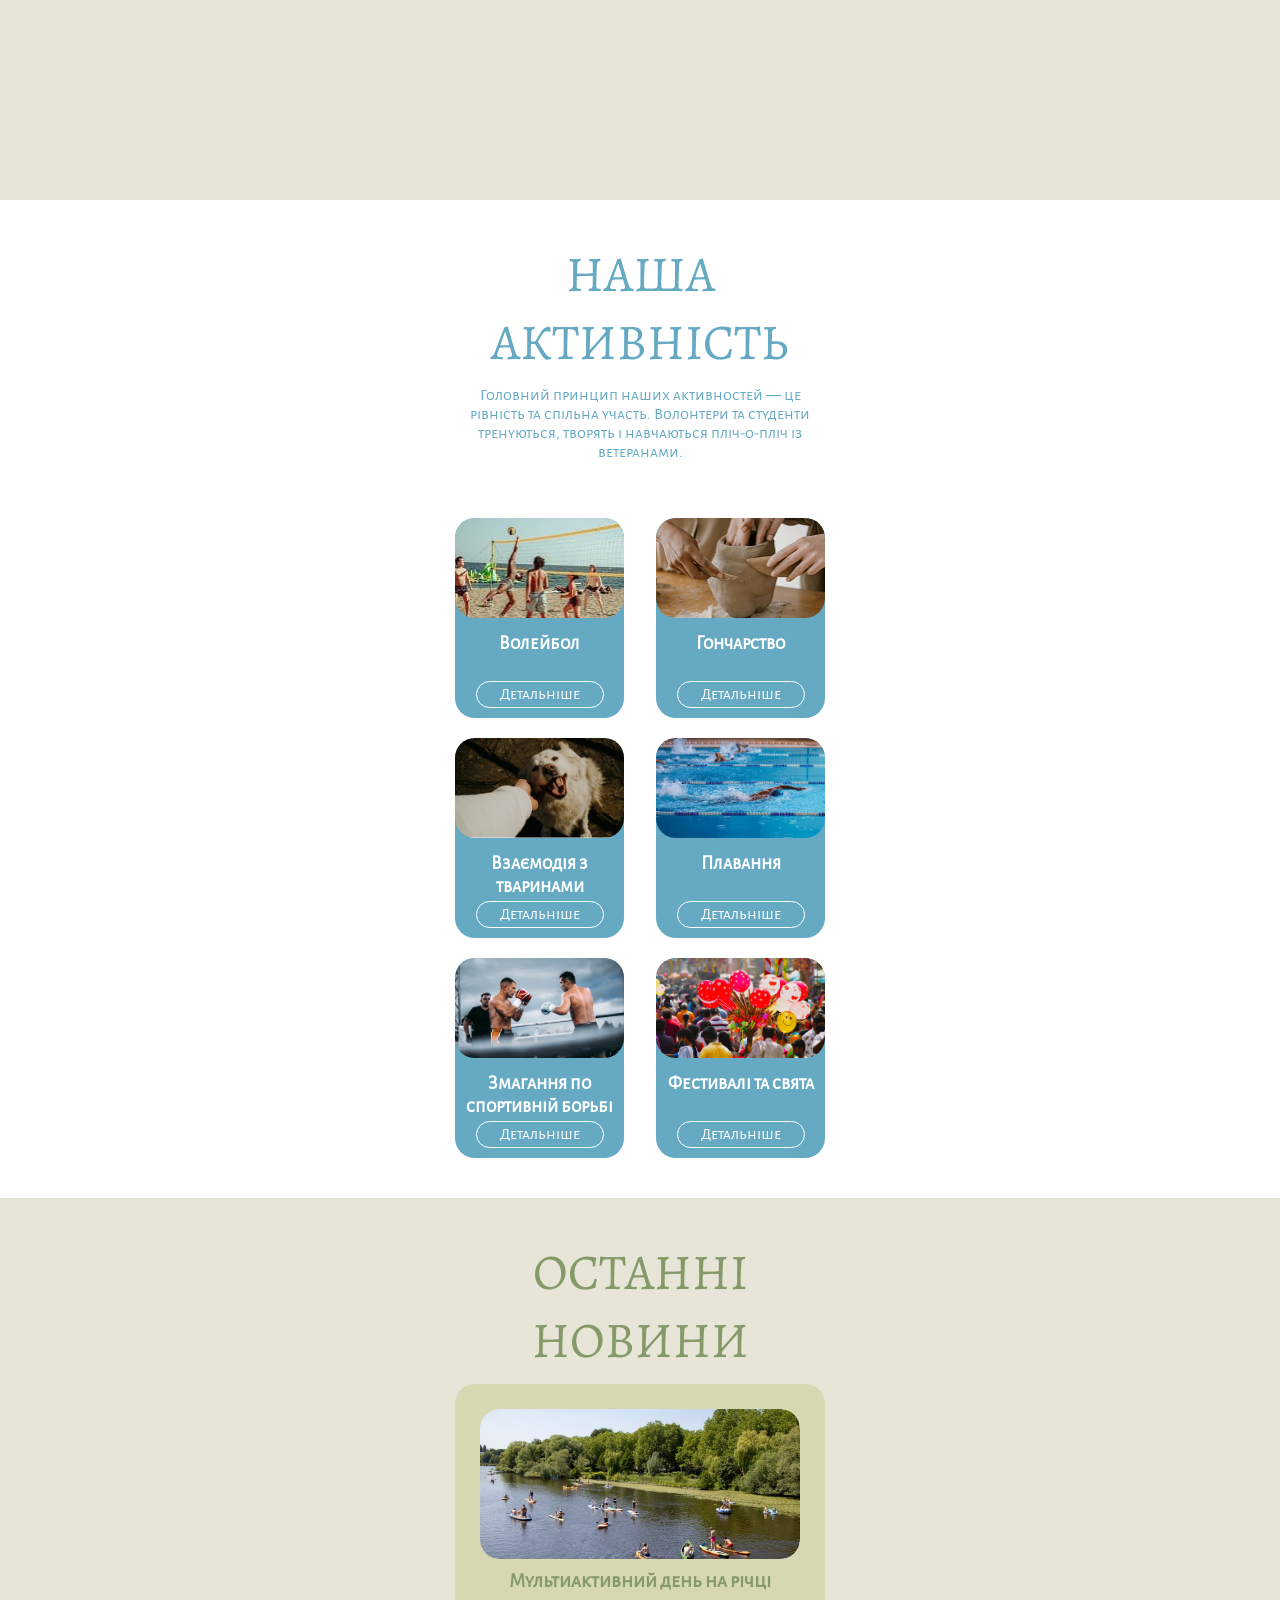
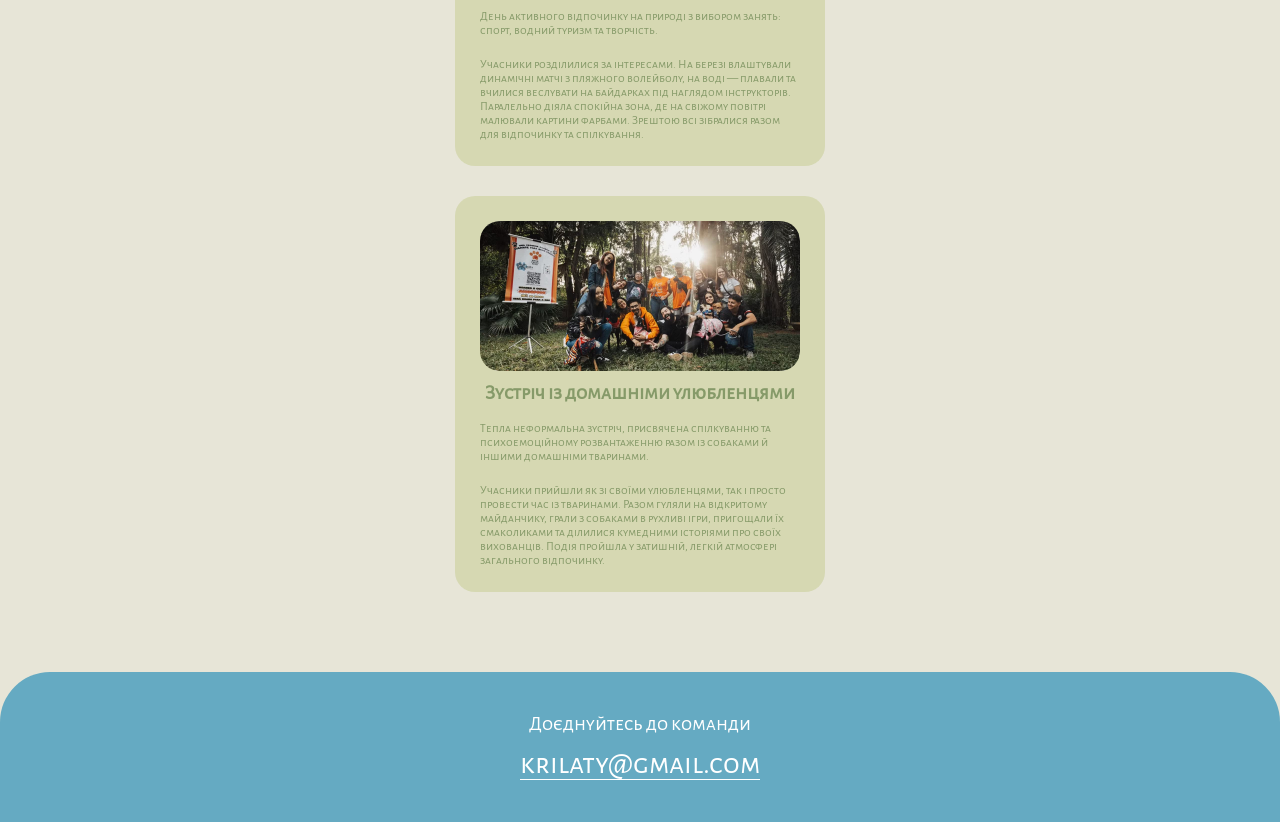
==== commit c7641073: "added new pages from activityes" ====
--- a/index.html
+++ b/index.html
@@ -12,29 +12,27 @@
       <section class="home" id="home">
         <div class="container">
           <header class="header">
-            <div class="container">
-              <a href="#" class="logo">
-                <img src="images/logo.png" alt="Логотип" class="logo__img" />
-              </a>
+            <a href="#" class="logo">
+              <img src="images/logo.png" alt="Логотип" class="logo__img" />
+            </a>
 
-              <ul class="menu">
-                <li class="menu__item">
-                  <a href="#home" class="menu__link">Головна</a>
-                </li>
-                <li class="menu__item">
-                  <a href="#" class="menu__link">Моя сторінка</a>
-                </li>
-                <li class="menu__item">
-                  <a href="#about" class="menu__link">Про нас</a>
-                </li>
-                <li class="menu__item">
-                  <a href="#activity" class="menu__link">Заходи</a>
-                </li>
-                <li class="menu__item">
-                  <a href="#news" class="menu__link">Новини</a>
-                </li>
-              </ul>
-            </div>
+            <ul class="menu">
+              <li class="menu__item">
+                <a href="#home" class="menu__link">Головна</a>
+              </li>
+              <li class="menu__item">
+                <a href="#" class="menu__link">Моя сторінка</a>
+              </li>
+              <li class="menu__item">
+                <a href="#about" class="menu__link">Про нас</a>
+              </li>
+              <li class="menu__item">
+                <a href="#activity" class="menu__link">Заходи</a>
+              </li>
+              <li class="menu__item">
+                <a href="#news" class="menu__link">Новини</a>
+              </li>
+            </ul>
             <button class="header__btn">
               <span class="header__btn-span"></span
               ><span class="header__btn-span"></span
@@ -109,7 +107,7 @@
       <section class="activity" id="activity">
         <div class="container">
           <div class="activity__inner">
-            <h2 class="title">НАША АКТИВНІСТЬ</h2>
+            <h2 class="title">Наша активність</h2>
             <p class="activity__subtitle">
               Головний принцип наших активностей — це рівність та спільна
               участь. Волонтери та студенти тренуються, творять і навчаються
@@ -123,7 +121,9 @@
                   class="activity__img"
                 />
                 <h3 class="activity__title">Волейбол</h3>
-                <a href="#" class="activity__link">Детальніше</a>
+                <a href="./volleyball.html" class="activity__link"
+                  >Детальніше</a
+                >
               </li>
               <li class="activity__item">
                 <img
@@ -135,12 +135,12 @@
                   <!-- Гліномєси -->
                   Гончарство
                 </h3>
-                <a href="#" class="activity__link">Детальніше</a>
+                <a href="goncharstvo.html" class="activity__link">Детальніше</a>
               </li>
               <li class="activity__item">
                 <img src="images/pet.jpg" alt="Сабака" class="activity__img" />
                 <h3 class="activity__title">Взаємодія з тваринами</h3>
-                <a href="#" class="activity__link">Детальніше</a>
+                <a href="./tvaryny.html" class="activity__link">Детальніше</a>
               </li>
               <li class="activity__item">
                 <img
@@ -149,12 +149,12 @@
                   class="activity__img"
                 />
                 <h3 class="activity__title">Плавання</h3>
-                <a href="#" class="activity__link">Детальніше</a>
+                <a href="./plavanya.html" class="activity__link">Детальніше</a>
               </li>
               <li class="activity__item">
                 <img src="images/box.jpg" alt="бокс" class="activity__img" />
                 <h3 class="activity__title">Змагання по спортивній борьбі</h3>
-                <a href="#" class="activity__link">Детальніше</a>
+                <a href="./borotba.html" class="activity__link">Детальніше</a>
               </li>
               <li class="activity__item">
                 <img
@@ -163,7 +163,7 @@
                   class="activity__img"
                 />
                 <h3 class="activity__title">Фестивалі та свята</h3>
-                <a href="#" class="activity__link">Детальніше</a>
+                <a href="./festyvali.html" class="activity__link">Детальніше</a>
               </li>
             </ul>
           </div>
@@ -219,9 +219,7 @@
     <footer class="footer">
       <div class="container">
         <div class="footer__inner">
-          <p class="footer__text">
-            Доєднуйтесь до команди
-          </p>
+          <p class="footer__text">Доєднуйтесь до команди</p>
           <a href="mailt:krilaty@gmail.com" class="footer__link">
             krilaty@gmail.com
           </a>
--- a/css/style.min.css
+++ b/css/style.min.css
@@ -1 +1 @@
-.title{font-family:"Alegreya-Regular";font-weight:400}body{font-family:"AlegreyaSansSC-Regular";font-weight:400}@font-face{font-family:"PlayfairDisplay-ExtraBoldItalic";src:local("PlayfairDisplay-ExtraBoldItalic"),url("../fonts/PlayfairDisplay-ExtraBoldItalic.woff2") format("woff2"),url("../fonts/PlayfairDisplay-ExtraBoldItalic.woff") format("woff");font-style:normal;font-weight:700;font-display:swap}@font-face{font-family:"Alegreya-Regular";src:local("Alegreya-Regular"),url("../fonts/Alegreya-Regular.woff2") format("woff2"),url("../fonts/Alegreya-Regular.woff") format("woff");font-style:normal;font-weight:400;font-display:swap}@font-face{font-family:"AlegreyaSansSC-Regular";src:local("AlegraySancSC-Regular"),url("../fonts/AlegreyaSansSC-Regular.woff2") format("woff2"),url("../fonts/AlegreyaSansSC-Regular.woff") format("woff");font-style:normal;font-weight:400;font-display:swap}html{-webkit-box-sizing:border-box;box-sizing:border-box}*,*::after,*::before{-webkit-box-sizing:inherit;box-sizing:inherit}ul,ol{padding:0}body,h1,h2,h3,h4,h5,h6,p,ul,ol,li,figure,figcaption,blockquote,dl,dd{margin:0}li{list-style:none}ul{list-style:none}img{max-width:100%;display:block}input,button,textarea,select{font:inherit}button{cursor:pointer}a{text-decoration:none;color:inherit}body{background-color:#e7e5d7}.container{max-width:370px;width:100%;margin:0 auto;min-height:100vh;padding:40px 0}section{width:100vw;min-height:100vh}.title{text-transform:uppercase;font-size:50px;text-align:center;color:#869a69;margin-bottom:10px}.header{display:-webkit-box;display:-ms-flexbox;display:flex;-webkit-box-pack:justify;-ms-flex-pack:justify;justify-content:space-between;-webkit-box-align:center;-ms-flex-align:center;align-items:center;margin-bottom:124px;position:relative;z-index:101}.header .container{padding:0;min-height:auto}.header__btn{display:-webkit-box;display:-ms-flexbox;display:flex;-webkit-box-orient:vertical;-webkit-box-direction:normal;-ms-flex-direction:column;flex-direction:column;-webkit-box-pack:justify;-ms-flex-pack:justify;justify-content:space-between;width:47px;height:28px;background:none;border:none;cursor:pointer;z-index:102}.header__btn--active .header__btn-span{background-color:#fff}.header__btn--active .header__btn-span:nth-child(1){-webkit-transform:rotate(45deg) translate(9px, 9px);-ms-transform:rotate(45deg) translate(9px, 9px);transform:rotate(45deg) translate(9px, 9px)}.header__btn--active .header__btn-span:nth-child(2){opacity:0}.header__btn--active .header__btn-span:nth-child(3){-webkit-transform:rotate(-45deg) translate(9px, -9px);-ms-transform:rotate(-45deg) translate(9px, -9px);transform:rotate(-45deg) translate(9px, -9px)}.header__btn-span{display:block;width:100%;height:4px;background-color:#65aac2;border-radius:2px;-webkit-transition:opacity .3s ease,background-color .3s ease,-webkit-transform .3s ease;transition:opacity .3s ease,background-color .3s ease,-webkit-transform .3s ease;transition:transform .3s ease,opacity .3s ease,background-color .3s ease;transition:transform .3s ease,opacity .3s ease,background-color .3s ease,-webkit-transform .3s ease}.logo{display:block;height:40px;-webkit-transition:opacity .25s ease,-webkit-transform .25s ease;transition:opacity .25s ease,-webkit-transform .25s ease;transition:transform .25s ease,opacity .25s ease;transition:transform .25s ease,opacity .25s ease,-webkit-transform .25s ease}.logo:hover{-webkit-transform:scale(1.06);-ms-transform:scale(1.06);transform:scale(1.06);opacity:.8}.logo:active{-webkit-transform:scale(0.97);-ms-transform:scale(0.97);transform:scale(0.97);opacity:.6}.logo__img{height:100%}.menu{display:none}.menu--active{display:-webkit-box;display:-ms-flexbox;display:flex;-webkit-box-orient:vertical;-webkit-box-direction:normal;-ms-flex-direction:column;flex-direction:column;-webkit-box-align:center;-ms-flex-align:center;align-items:center;-webkit-box-pack:center;-ms-flex-pack:center;justify-content:center;gap:36px;position:fixed;top:0;left:0;width:100%;min-height:100vh;background-color:rgba(101,170,194,.97);z-index:100;list-style:none}.menu--active .menu__link{color:#fff;font-size:22px;text-transform:uppercase;letter-spacing:3px;padding-bottom:6px;border-bottom:1px solid hsla(0,0%,100%,.3);-webkit-transition:border-color .25s ease,letter-spacing .25s ease;transition:border-color .25s ease,letter-spacing .25s ease}.menu--active .menu__link:hover{border-color:#fff;letter-spacing:5px}.home{background-image:url("../images/home-bg-blur.jpg");background-repeat:no-repeat;background-size:cover;background-position:center center;color:#fff}.home .container{padding:0}.home__inner{position:relative;height:calc(100vh - 164px)}.home__title{font-family:"Крилаті";font-weight:700;font-size:64px;margin-bottom:50px}.home__subtitle{display:block;font-size:20px;max-width:354px;width:100%;margin-bottom:83px}.home__btn{display:block;width:126px;height:36px;border:3px solid #adba5e;border-radius:50px;background-color:rgba(134,154,105,.5);color:#fff;cursor:pointer;-webkit-transition:background-color .25s ease,-webkit-transform .2s ease,-webkit-box-shadow .25s ease;transition:background-color .25s ease,-webkit-transform .2s ease,-webkit-box-shadow .25s ease;transition:background-color .25s ease,transform .2s ease,box-shadow .25s ease;transition:background-color .25s ease,transform .2s ease,box-shadow .25s ease,-webkit-transform .2s ease,-webkit-box-shadow .25s ease}.home__btn:hover{background-color:rgba(134,154,105,.85);-webkit-box-shadow:0 0 18px rgba(173,186,94,.55);box-shadow:0 0 18px rgba(173,186,94,.55);-webkit-transform:translateY(-2px);-ms-transform:translateY(-2px);transform:translateY(-2px)}.home__btn:active{-webkit-transform:translateY(0) scale(0.96);-ms-transform:translateY(0) scale(0.96);transform:translateY(0) scale(0.96);-webkit-box-shadow:none;box-shadow:none}.home__btn--big{width:249px;height:52px;font-size:30px;margin:0 auto}.home__btn-small{position:absolute;bottom:25px}.about{text-align:center}.about__inner{height:100%}.about__img{width:370px;height:245px;border-radius:50px;-o-object-fit:cover;object-fit:cover;-o-object-position:center center;object-position:center center;margin-bottom:20px}.about__text{margin-bottom:26px;font-size:15px;color:#869a69}.about__list{display:-webkit-box;display:-ms-flexbox;display:flex;-webkit-box-pack:center;-ms-flex-pack:center;justify-content:center;gap:20px;margin-top:50px}.about__link{display:inline-block;-webkit-transition:-webkit-transform .25s ease;transition:-webkit-transform .25s ease;transition:transform .25s ease;transition:transform .25s ease, -webkit-transform .25s ease}.about__link:hover{-webkit-transform:scale(1.18) rotate(6deg);-ms-transform:scale(1.18) rotate(6deg);transform:scale(1.18) rotate(6deg)}.about__link:active{-webkit-transform:scale(0.92) rotate(0deg);-ms-transform:scale(0.92) rotate(0deg);transform:scale(0.92) rotate(0deg)}.about__icon{width:40px;height:40px;display:block}.activity{color:#65aac2;text-align:center;background-color:#fff}.activity .title{color:#65aac2}.activity__subtitle{margin-bottom:56px}.activity__list{display:-ms-grid;display:grid;-ms-grid-columns:(1fr)[2];grid-template-columns:repeat(2, 1fr);-ms-grid-rows:(1fr)[3];grid-template-rows:repeat(3, 1fr);gap:20px 32px}.activity__item{position:relative;max-width:170px;width:100%;height:200px;border-radius:20px;background-color:#65aac2;color:#fff;-webkit-transition:-webkit-transform .25s ease,-webkit-box-shadow .25s ease;transition:-webkit-transform .25s ease,-webkit-box-shadow .25s ease;transition:transform .25s ease,box-shadow .25s ease;transition:transform .25s ease,box-shadow .25s ease,-webkit-transform .25s ease,-webkit-box-shadow .25s ease}.activity__item:hover{-webkit-transform:translateY(-5px);-ms-transform:translateY(-5px);transform:translateY(-5px);-webkit-box-shadow:0 10px 24px rgba(101,170,194,.45);box-shadow:0 10px 24px rgba(101,170,194,.45)}.activity__img{width:100%;height:100px;-o-object-fit:cover;object-fit:cover;-o-object-position:center center;object-position:center center;border-radius:20px;margin-bottom:14px}.activity__link{position:absolute;display:block;text-align:center;padding:3px 23px;border-radius:50px;border:1px solid #fff;bottom:10px;left:50%;-webkit-transform:translateX(-50%);-ms-transform:translateX(-50%);transform:translateX(-50%);-webkit-transition:background-color .25s ease,color .25s ease,-webkit-transform .2s ease;transition:background-color .25s ease,color .25s ease,-webkit-transform .2s ease;transition:background-color .25s ease,color .25s ease,transform .2s ease;transition:background-color .25s ease,color .25s ease,transform .2s ease,-webkit-transform .2s ease}.activity__link:hover{background-color:#fff;color:#65aac2;-webkit-transform:translateX(-50%) translateY(-2px);-ms-transform:translateX(-50%) translateY(-2px);transform:translateX(-50%) translateY(-2px)}.activity__link:active{-webkit-transform:translateX(-50%) scale(0.95);-ms-transform:translateX(-50%) scale(0.95);transform:translateX(-50%) scale(0.95)}.news__list{display:-webkit-box;display:-ms-flexbox;display:flex;-webkit-box-orient:vertical;-webkit-box-direction:normal;-ms-flex-direction:column;flex-direction:column;gap:30px}.news__item{padding:25px;background-color:rgba(173,186,94,.3);border-radius:20px;color:#869a69}.news__img{border-radius:20px;margin-bottom:10px}.news__title{text-align:center;font-size:20px;margin-bottom:16px}.news__text{font-size:12px}.news__text+.news__text{margin-top:20px}.footer{background-color:#65aac2;border-radius:50px 50px 0 0;text-align:center;margin-top:40px;color:#fff}.footer .container{min-height:auto}.footer__text{margin-bottom:10px;font-size:20px}.footer__link{border-bottom:1px solid #fff;font-size:30px;-webkit-transition:opacity .25s ease,border-color .25s ease;transition:opacity .25s ease,border-color .25s ease}.footer__link:hover{opacity:.7;border-color:rgba(0,0,0,0)}.footer__link:active{opacity:.45}+.hobby__title,.title{font-family:"Alegreya-Regular";font-weight:400}.hobby__info-item,body{font-family:"AlegreyaSansSC-Regular";font-weight:400}@font-face{font-family:"PlayfairDisplay-ExtraBoldItalic";src:local("PlayfairDisplay-ExtraBoldItalic"),url("../fonts/PlayfairDisplay-ExtraBoldItalic.woff2") format("woff2"),url("../fonts/PlayfairDisplay-ExtraBoldItalic.woff") format("woff");font-style:normal;font-weight:700;font-display:swap}@font-face{font-family:"Alegreya-Regular";src:local("Alegreya-Regular"),url("../fonts/Alegreya-Regular.woff2") format("woff2"),url("../fonts/Alegreya-Regular.woff") format("woff");font-style:normal;font-weight:400;font-display:swap}@font-face{font-family:"AlegreyaSansSC-Regular";src:local("AlegraySancSC-Regular"),url("../fonts/AlegreyaSansSC-Regular.woff2") format("woff2"),url("../fonts/AlegreyaSansSC-Regular.woff") format("woff");font-style:normal;font-weight:400;font-display:swap}html{-webkit-box-sizing:border-box;box-sizing:border-box}*,*::after,*::before{-webkit-box-sizing:inherit;box-sizing:inherit}ul,ol{padding:0}body,h1,h2,h3,h4,h5,h6,p,ul,ol,li,figure,figcaption,blockquote,dl,dd{margin:0}li{list-style:none}ul{list-style:none}img{max-width:100%;display:block}input,button,textarea,select{font:inherit}button{cursor:pointer}a{text-decoration:none;color:inherit}body{background-color:#e7e5d7}.container{max-width:370px;width:100%;margin:0 auto;min-height:100vh;padding:40px 0}section{width:100vw;min-height:100vh}.title{text-transform:uppercase;font-size:50px;text-align:center;color:#869a69;margin-bottom:10px}.header{display:-webkit-box;display:-ms-flexbox;display:flex;-webkit-box-pack:justify;-ms-flex-pack:justify;justify-content:space-between;-webkit-box-align:center;-ms-flex-align:center;align-items:center;margin-bottom:124px;position:relative;z-index:101}.header__btn{display:-webkit-box;display:-ms-flexbox;display:flex;-webkit-box-orient:vertical;-webkit-box-direction:normal;-ms-flex-direction:column;flex-direction:column;-webkit-box-pack:justify;-ms-flex-pack:justify;justify-content:space-between;width:47px;height:28px;background:none;border:none;cursor:pointer;z-index:102}.header__btn--active .header__btn-span{background-color:#fff}.header__btn--active .header__btn-span:nth-child(1){-webkit-transform:rotate(45deg) translate(9px, 9px);-ms-transform:rotate(45deg) translate(9px, 9px);transform:rotate(45deg) translate(9px, 9px)}.header__btn--active .header__btn-span:nth-child(2){opacity:0}.header__btn--active .header__btn-span:nth-child(3){-webkit-transform:rotate(-45deg) translate(9px, -9px);-ms-transform:rotate(-45deg) translate(9px, -9px);transform:rotate(-45deg) translate(9px, -9px)}.header__btn-span{display:block;width:100%;height:4px;background-color:#65aac2;border-radius:2px;-webkit-transition:opacity .3s ease,background-color .3s ease,-webkit-transform .3s ease;transition:opacity .3s ease,background-color .3s ease,-webkit-transform .3s ease;transition:transform .3s ease,opacity .3s ease,background-color .3s ease;transition:transform .3s ease,opacity .3s ease,background-color .3s ease,-webkit-transform .3s ease}.logo{display:block;height:40px;-webkit-transition:opacity .25s ease,-webkit-transform .25s ease;transition:opacity .25s ease,-webkit-transform .25s ease;transition:transform .25s ease,opacity .25s ease;transition:transform .25s ease,opacity .25s ease,-webkit-transform .25s ease}.logo:hover{-webkit-transform:scale(1.06);-ms-transform:scale(1.06);transform:scale(1.06);opacity:.8}.logo:active{-webkit-transform:scale(0.97);-ms-transform:scale(0.97);transform:scale(0.97);opacity:.6}.logo__img{height:100%}.menu{display:none}.menu--active{display:-webkit-box;display:-ms-flexbox;display:flex;-webkit-box-orient:vertical;-webkit-box-direction:normal;-ms-flex-direction:column;flex-direction:column;-webkit-box-align:center;-ms-flex-align:center;align-items:center;-webkit-box-pack:center;-ms-flex-pack:center;justify-content:center;gap:36px;position:fixed;top:0;left:0;width:100%;min-height:100vh;background-color:rgba(101,170,194,.97);z-index:100;list-style:none}.menu--active .menu__link{color:#fff;font-size:22px;text-transform:uppercase;letter-spacing:3px;padding-bottom:6px;border-bottom:1px solid hsla(0,0%,100%,.3);-webkit-transition:border-color .25s ease,letter-spacing .25s ease;transition:border-color .25s ease,letter-spacing .25s ease}.menu--active .menu__link:hover{border-color:#fff;letter-spacing:5px}.home{background-image:url("../images/home-bg-blur.jpg");background-repeat:no-repeat;background-size:cover;background-position:center center;color:#fff}.home .container{padding:0}.home__title{font-family:"Крилаті";font-weight:700;font-size:64px;margin-bottom:50px}.home__subtitle{display:block;font-size:20px;max-width:354px;width:100%;margin-bottom:83px}.home__btn{display:block;width:126px;height:36px;border:3px solid #adba5e;border-radius:50px;background-color:rgba(134,154,105,.5);color:#fff;cursor:pointer;-webkit-transition:background-color .25s ease,-webkit-transform .2s ease,-webkit-box-shadow .25s ease;transition:background-color .25s ease,-webkit-transform .2s ease,-webkit-box-shadow .25s ease;transition:background-color .25s ease,transform .2s ease,box-shadow .25s ease;transition:background-color .25s ease,transform .2s ease,box-shadow .25s ease,-webkit-transform .2s ease,-webkit-box-shadow .25s ease}.home__btn:hover{background-color:rgba(134,154,105,.85);-webkit-box-shadow:0 0 18px rgba(173,186,94,.55);box-shadow:0 0 18px rgba(173,186,94,.55);-webkit-transform:translateY(-2px);-ms-transform:translateY(-2px);transform:translateY(-2px)}.home__btn:active{-webkit-transform:translateY(0) scale(0.96);-ms-transform:translateY(0) scale(0.96);transform:translateY(0) scale(0.96);-webkit-box-shadow:none;box-shadow:none}.home__btn--big{width:249px;height:52px;font-size:30px;margin:0 auto}.home__btn-small{position:absolute;bottom:25px}.about{text-align:center}.about__inner{height:100%}.about__img{width:370px;height:245px;border-radius:50px;-o-object-fit:cover;object-fit:cover;-o-object-position:center center;object-position:center center;margin-bottom:20px}.about__text{margin-bottom:26px;font-size:15px;color:#869a69}.about__list{display:-webkit-box;display:-ms-flexbox;display:flex;-webkit-box-pack:center;-ms-flex-pack:center;justify-content:center;gap:20px;margin-top:50px}.about__link{display:inline-block;-webkit-transition:-webkit-transform .25s ease;transition:-webkit-transform .25s ease;transition:transform .25s ease;transition:transform .25s ease, -webkit-transform .25s ease}.about__link:hover{-webkit-transform:scale(1.18) rotate(6deg);-ms-transform:scale(1.18) rotate(6deg);transform:scale(1.18) rotate(6deg)}.about__link:active{-webkit-transform:scale(0.92) rotate(0deg);-ms-transform:scale(0.92) rotate(0deg);transform:scale(0.92) rotate(0deg)}.about__icon{width:40px;height:40px;display:block}.activity{color:#65aac2;text-align:center;background-color:#fff}.activity .title{color:#65aac2}.activity__subtitle{margin-bottom:56px}.activity__list{display:-ms-grid;display:grid;-ms-grid-columns:(1fr)[2];grid-template-columns:repeat(2, 1fr);-ms-grid-rows:(1fr)[3];grid-template-rows:repeat(3, 1fr);gap:20px 32px}.activity__item{position:relative;max-width:170px;width:100%;height:200px;border-radius:20px;background-color:#65aac2;color:#fff;-webkit-transition:-webkit-transform .25s ease,-webkit-box-shadow .25s ease;transition:-webkit-transform .25s ease,-webkit-box-shadow .25s ease;transition:transform .25s ease,box-shadow .25s ease;transition:transform .25s ease,box-shadow .25s ease,-webkit-transform .25s ease,-webkit-box-shadow .25s ease}.activity__item:hover{-webkit-transform:translateY(-5px);-ms-transform:translateY(-5px);transform:translateY(-5px);-webkit-box-shadow:0 10px 24px rgba(101,170,194,.45);box-shadow:0 10px 24px rgba(101,170,194,.45)}.activity__img{width:100%;height:100px;-o-object-fit:cover;object-fit:cover;-o-object-position:center center;object-position:center center;border-radius:20px;margin-bottom:14px}.activity__link{position:absolute;display:block;text-align:center;padding:3px 23px;border-radius:50px;border:1px solid #fff;bottom:10px;left:50%;-webkit-transform:translateX(-50%);-ms-transform:translateX(-50%);transform:translateX(-50%);-webkit-transition:background-color .25s ease,color .25s ease,-webkit-transform .2s ease;transition:background-color .25s ease,color .25s ease,-webkit-transform .2s ease;transition:background-color .25s ease,color .25s ease,transform .2s ease;transition:background-color .25s ease,color .25s ease,transform .2s ease,-webkit-transform .2s ease}.activity__link:hover{background-color:#fff;color:#65aac2;-webkit-transform:translateX(-50%) translateY(-2px);-ms-transform:translateX(-50%) translateY(-2px);transform:translateX(-50%) translateY(-2px)}.activity__link:active{-webkit-transform:translateX(-50%) scale(0.95);-ms-transform:translateX(-50%) scale(0.95);transform:translateX(-50%) scale(0.95)}.news__list{display:-webkit-box;display:-ms-flexbox;display:flex;-webkit-box-orient:vertical;-webkit-box-direction:normal;-ms-flex-direction:column;flex-direction:column;gap:30px}.news__item{padding:25px;background-color:rgba(173,186,94,.3);border-radius:20px;color:#869a69}.news__img{border-radius:20px;margin-bottom:10px}.news__title{text-align:center;font-size:20px;margin-bottom:16px}.news__text{font-size:12px}.news__text+.news__text{margin-top:20px}.footer{background-color:#65aac2;border-radius:50px 50px 0 0;text-align:center;margin-top:40px;color:#fff}.footer .container{min-height:auto}.footer__text{margin-bottom:10px;font-size:20px}.footer__link{border-bottom:1px solid #fff;font-size:30px;-webkit-transition:opacity .25s ease,border-color .25s ease;transition:opacity .25s ease,border-color .25s ease}.footer__link:hover{opacity:.7;border-color:rgba(0,0,0,0)}.footer__link:active{opacity:.45}.hobby{padding-top:0;min-height:auto}.hobby__page .container{min-height:auto;height:46px}.hobby .container{min-height:calc(100vh - 80px)}.hobby__page .hader{margin-bottom:0}.hobby__img{width:100%;height:230px;-o-object-fit:cover;object-fit:cover;-o-object-position:center center;object-position:center center;border-radius:30px;margin-bottom:20px;margin:0 auto 20px;border-radius:20px}.hobby__title{font-size:56px;color:#869a69;text-align:center;margin-bottom:24px}.hobby__info{margin-bottom:48px}.hobby__info-item{color:#869a69;font-size:16px;padding:18px 0;border-bottom:1px solid rgba(134,154,105,.25)}.hobby__info-item:first-child{border-top:1px solid rgba(134,154,105,.25)}.hobby__register{display:-webkit-box;display:-ms-flexbox;display:flex;-webkit-box-align:center;-ms-flex-align:center;align-items:center;-webkit-box-pack:center;-ms-flex-pack:center;justify-content:center;text-decoration:none;text-transform:uppercase;width:290px}
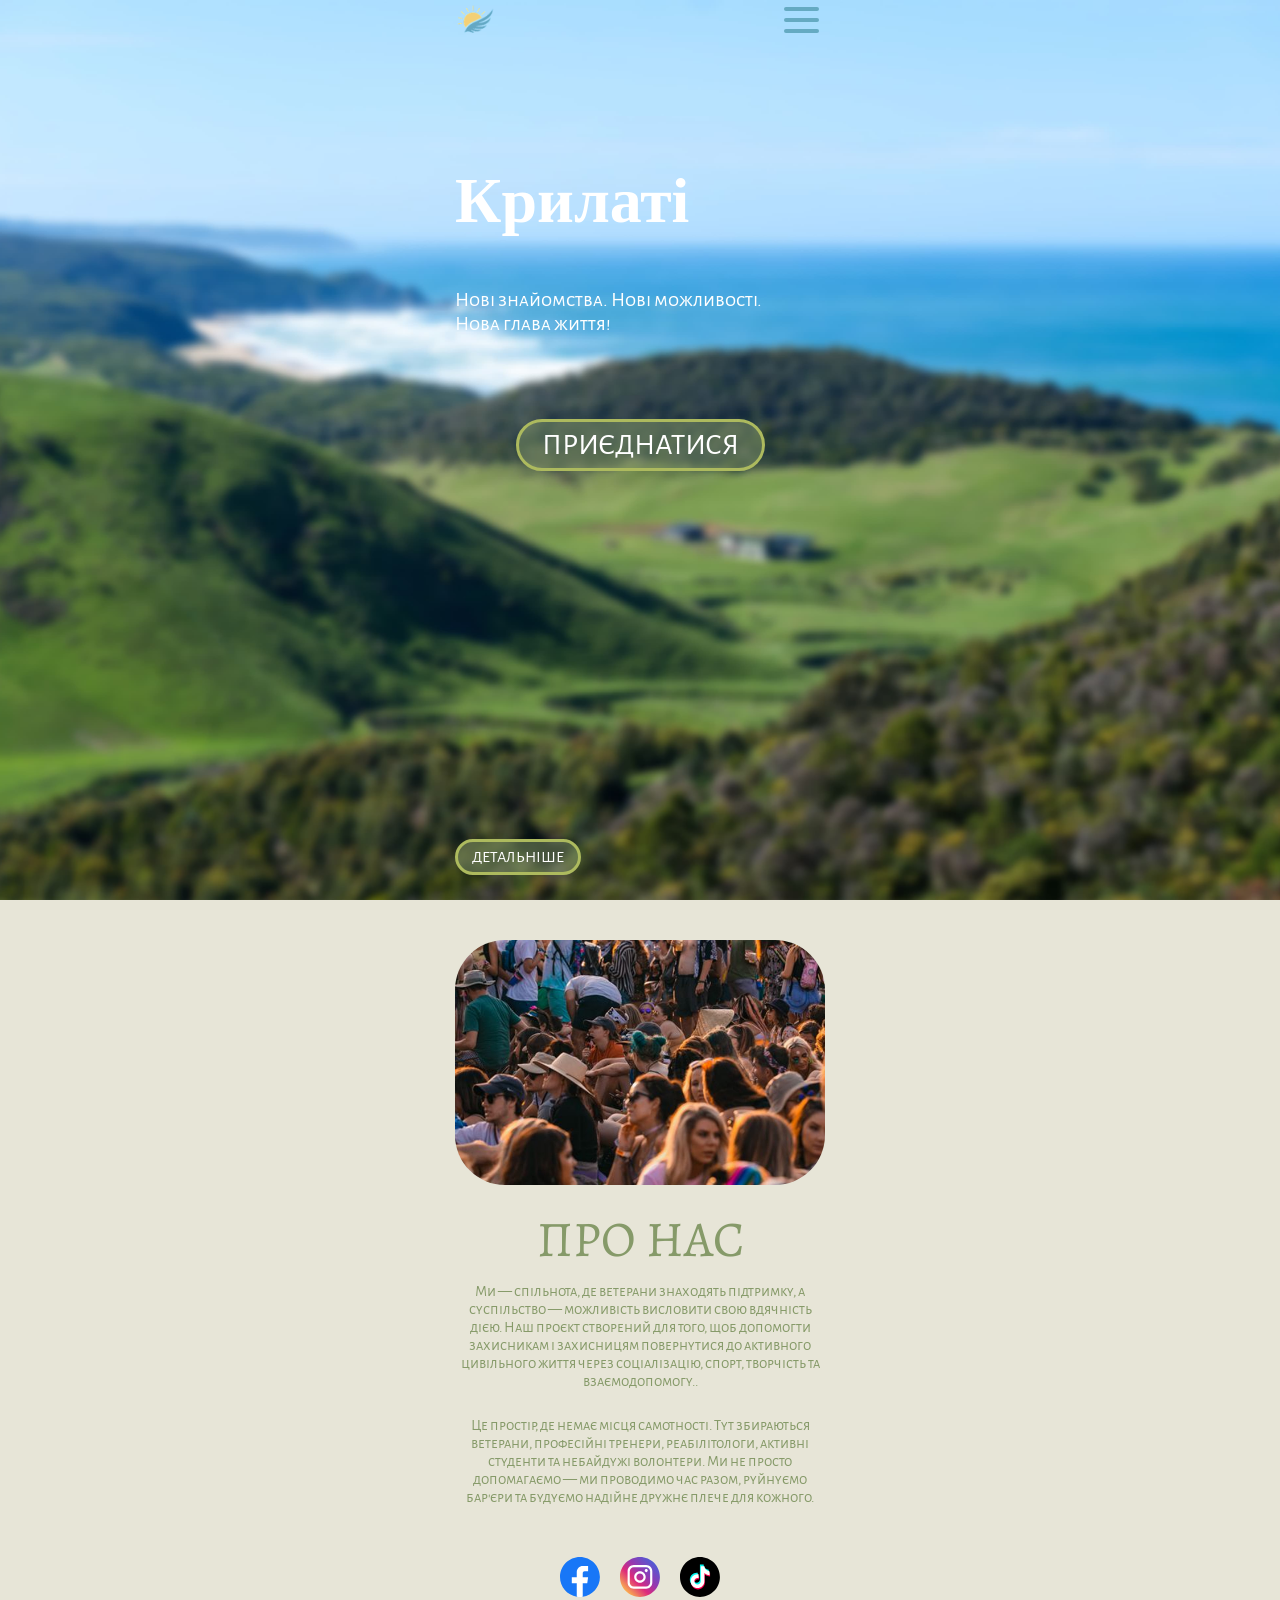
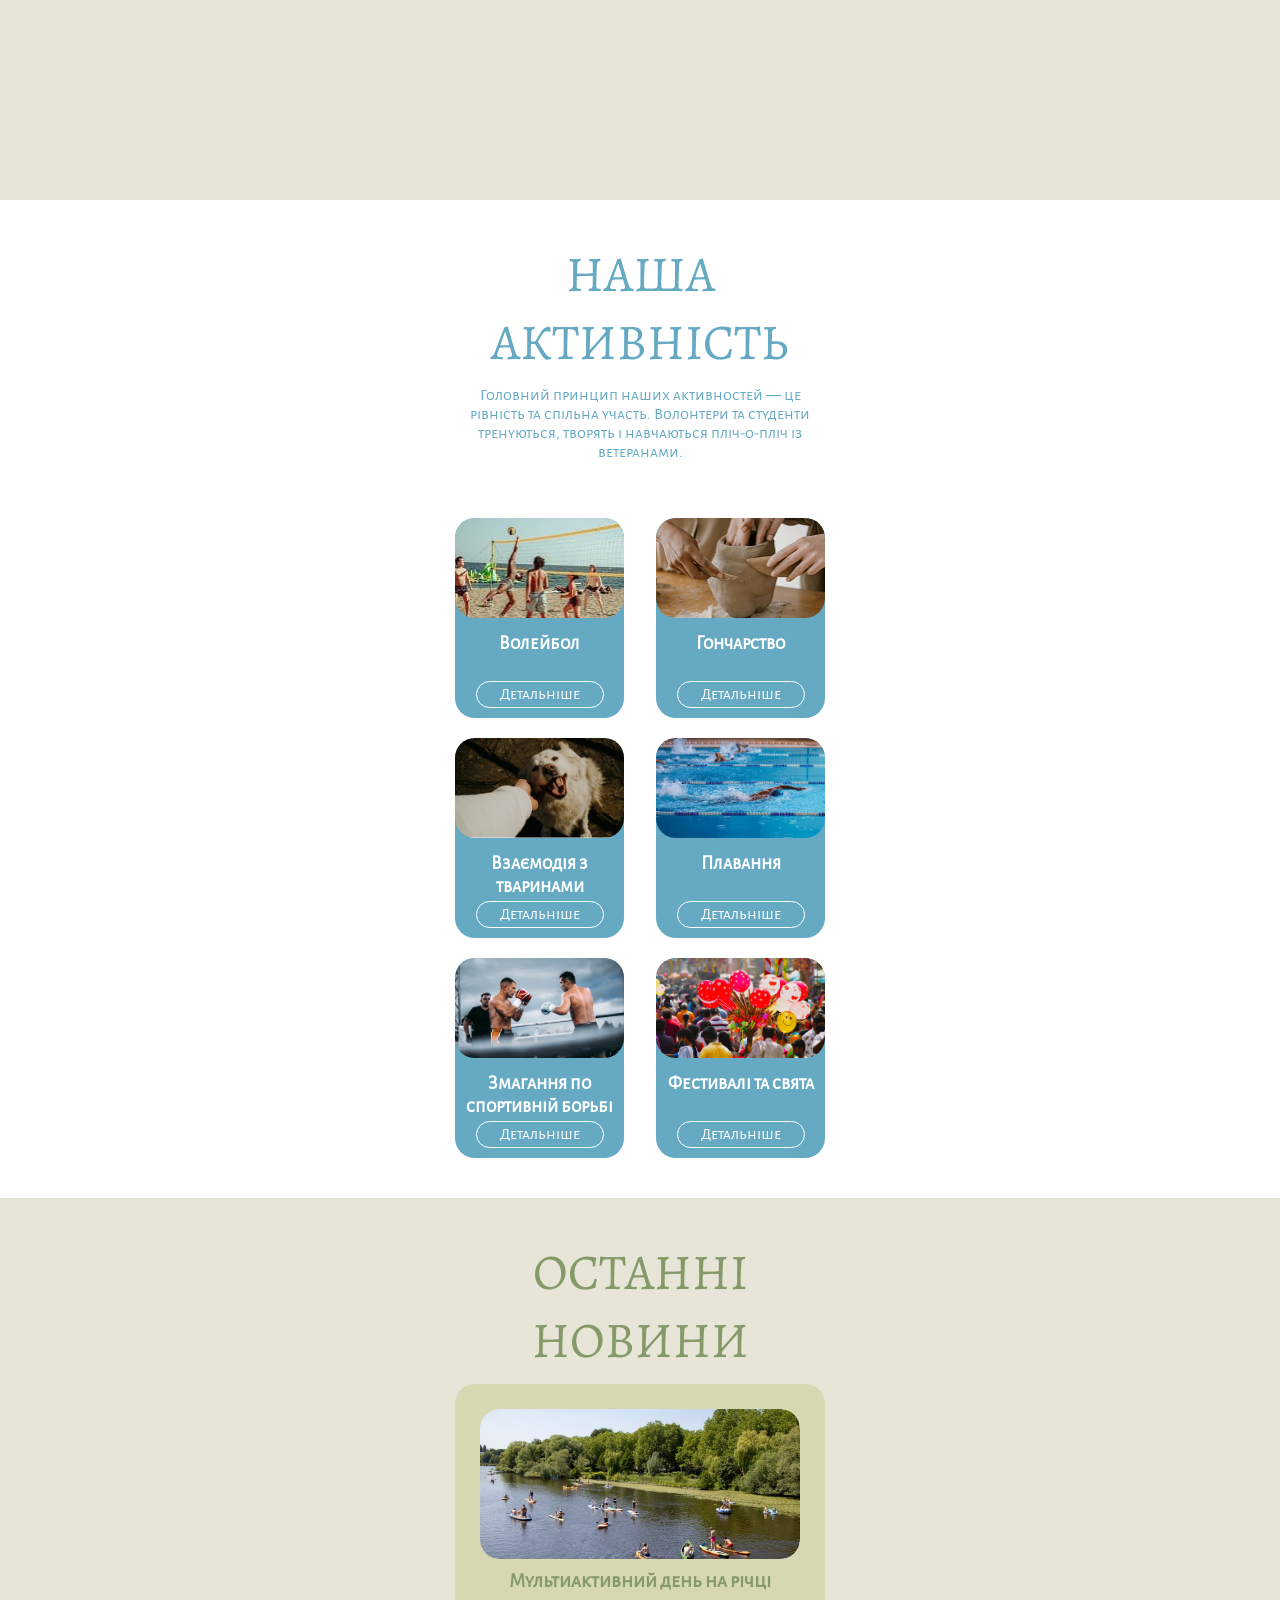
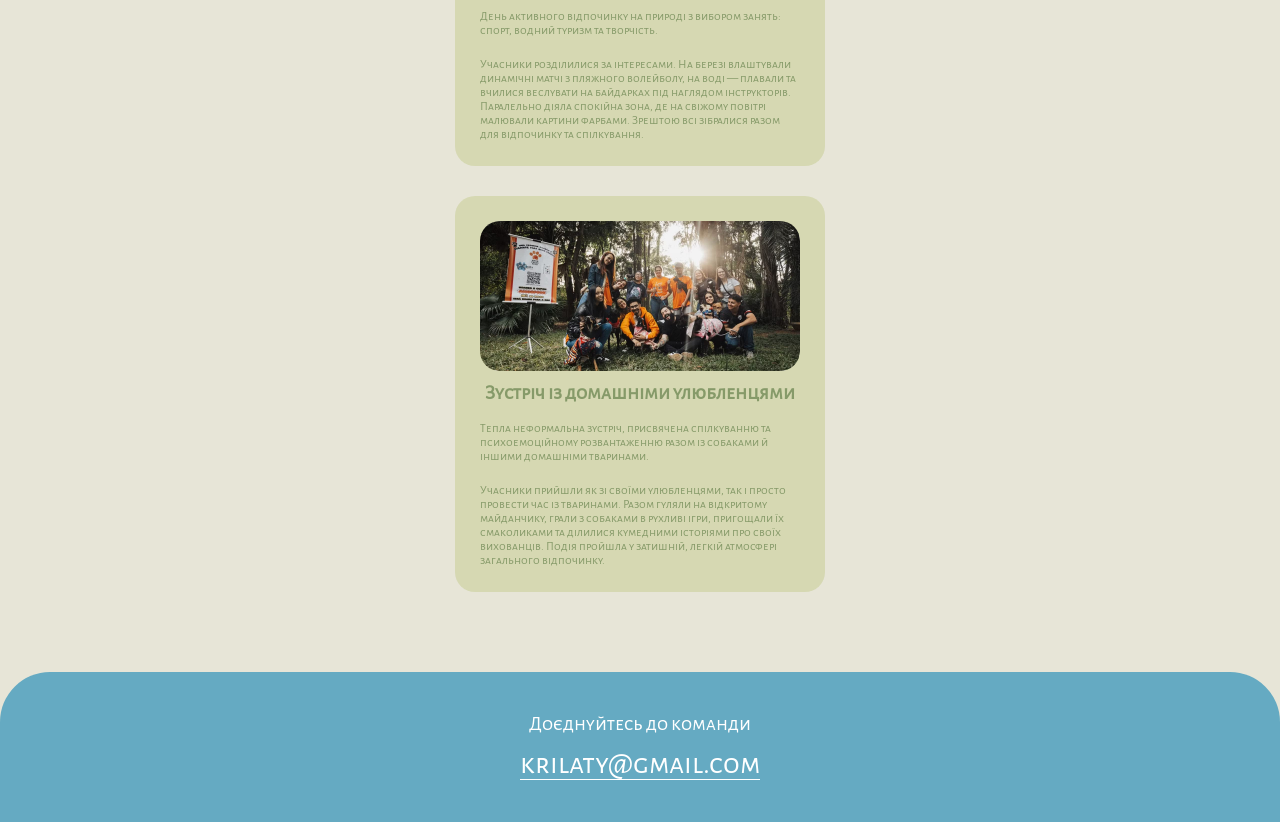
==== commit 21386e34: "I FINALED IT`S FUCKEN SHIT" ====
--- a/index.html
+++ b/index.html
@@ -21,7 +21,7 @@
                 <a href="#home" class="menu__link">Головна</a>
               </li>
               <li class="menu__item">
-                <a href="#" class="menu__link">Моя сторінка</a>
+                <a href="./profile.html" class="menu__link">Моя сторінка</a>
               </li>
               <li class="menu__item">
                 <a href="#about" class="menu__link">Про нас</a>
@@ -45,8 +45,8 @@
             <span class="home__subtitle">
               Нові знайомства. Нові можливості. Нова глава життя!
             </span>
-            <button class="home__btn home__btn--big">Приєднатися</button>
-            <button class="home__btn home__btn-small">Детальніше</button>
+            <a class="home__btn home__btn--big" href="poll.html">Приєднатися</a>
+            <a class="home__btn home__btn-small" href="">Детальніше</a>
           </div>
         </div>
       </section>
--- a/css/style.min.css
+++ b/css/style.min.css
@@ -1 +1 @@
-.hobby__title,.title{font-family:"Alegreya-Regular";font-weight:400}.hobby__info-item,body{font-family:"AlegreyaSansSC-Regular";font-weight:400}@font-face{font-family:"PlayfairDisplay-ExtraBoldItalic";src:local("PlayfairDisplay-ExtraBoldItalic"),url("../fonts/PlayfairDisplay-ExtraBoldItalic.woff2") format("woff2"),url("../fonts/PlayfairDisplay-ExtraBoldItalic.woff") format("woff");font-style:normal;font-weight:700;font-display:swap}@font-face{font-family:"Alegreya-Regular";src:local("Alegreya-Regular"),url("../fonts/Alegreya-Regular.woff2") format("woff2"),url("../fonts/Alegreya-Regular.woff") format("woff");font-style:normal;font-weight:400;font-display:swap}@font-face{font-family:"AlegreyaSansSC-Regular";src:local("AlegraySancSC-Regular"),url("../fonts/AlegreyaSansSC-Regular.woff2") format("woff2"),url("../fonts/AlegreyaSansSC-Regular.woff") format("woff");font-style:normal;font-weight:400;font-display:swap}html{-webkit-box-sizing:border-box;box-sizing:border-box}*,*::after,*::before{-webkit-box-sizing:inherit;box-sizing:inherit}ul,ol{padding:0}body,h1,h2,h3,h4,h5,h6,p,ul,ol,li,figure,figcaption,blockquote,dl,dd{margin:0}li{list-style:none}ul{list-style:none}img{max-width:100%;display:block}input,button,textarea,select{font:inherit}button{cursor:pointer}a{text-decoration:none;color:inherit}body{background-color:#e7e5d7}.container{max-width:370px;width:100%;margin:0 auto;min-height:100vh;padding:40px 0}section{width:100vw;min-height:100vh}.title{text-transform:uppercase;font-size:50px;text-align:center;color:#869a69;margin-bottom:10px}.header{display:-webkit-box;display:-ms-flexbox;display:flex;-webkit-box-pack:justify;-ms-flex-pack:justify;justify-content:space-between;-webkit-box-align:center;-ms-flex-align:center;align-items:center;margin-bottom:124px;position:relative;z-index:101}.header__btn{display:-webkit-box;display:-ms-flexbox;display:flex;-webkit-box-orient:vertical;-webkit-box-direction:normal;-ms-flex-direction:column;flex-direction:column;-webkit-box-pack:justify;-ms-flex-pack:justify;justify-content:space-between;width:47px;height:28px;background:none;border:none;cursor:pointer;z-index:102}.header__btn--active .header__btn-span{background-color:#fff}.header__btn--active .header__btn-span:nth-child(1){-webkit-transform:rotate(45deg) translate(9px, 9px);-ms-transform:rotate(45deg) translate(9px, 9px);transform:rotate(45deg) translate(9px, 9px)}.header__btn--active .header__btn-span:nth-child(2){opacity:0}.header__btn--active .header__btn-span:nth-child(3){-webkit-transform:rotate(-45deg) translate(9px, -9px);-ms-transform:rotate(-45deg) translate(9px, -9px);transform:rotate(-45deg) translate(9px, -9px)}.header__btn-span{display:block;width:100%;height:4px;background-color:#65aac2;border-radius:2px;-webkit-transition:opacity .3s ease,background-color .3s ease,-webkit-transform .3s ease;transition:opacity .3s ease,background-color .3s ease,-webkit-transform .3s ease;transition:transform .3s ease,opacity .3s ease,background-color .3s ease;transition:transform .3s ease,opacity .3s ease,background-color .3s ease,-webkit-transform .3s ease}.logo{display:block;height:40px;-webkit-transition:opacity .25s ease,-webkit-transform .25s ease;transition:opacity .25s ease,-webkit-transform .25s ease;transition:transform .25s ease,opacity .25s ease;transition:transform .25s ease,opacity .25s ease,-webkit-transform .25s ease}.logo:hover{-webkit-transform:scale(1.06);-ms-transform:scale(1.06);transform:scale(1.06);opacity:.8}.logo:active{-webkit-transform:scale(0.97);-ms-transform:scale(0.97);transform:scale(0.97);opacity:.6}.logo__img{height:100%}.menu{display:none}.menu--active{display:-webkit-box;display:-ms-flexbox;display:flex;-webkit-box-orient:vertical;-webkit-box-direction:normal;-ms-flex-direction:column;flex-direction:column;-webkit-box-align:center;-ms-flex-align:center;align-items:center;-webkit-box-pack:center;-ms-flex-pack:center;justify-content:center;gap:36px;position:fixed;top:0;left:0;width:100%;min-height:100vh;background-color:rgba(101,170,194,.97);z-index:100;list-style:none}.menu--active .menu__link{color:#fff;font-size:22px;text-transform:uppercase;letter-spacing:3px;padding-bottom:6px;border-bottom:1px solid hsla(0,0%,100%,.3);-webkit-transition:border-color .25s ease,letter-spacing .25s ease;transition:border-color .25s ease,letter-spacing .25s ease}.menu--active .menu__link:hover{border-color:#fff;letter-spacing:5px}.home{background-image:url("../images/home-bg-blur.jpg");background-repeat:no-repeat;background-size:cover;background-position:center center;color:#fff}.home .container{padding:0}.home__title{font-family:"Крилаті";font-weight:700;font-size:64px;margin-bottom:50px}.home__subtitle{display:block;font-size:20px;max-width:354px;width:100%;margin-bottom:83px}.home__btn{display:block;width:126px;height:36px;border:3px solid #adba5e;border-radius:50px;background-color:rgba(134,154,105,.5);color:#fff;cursor:pointer;-webkit-transition:background-color .25s ease,-webkit-transform .2s ease,-webkit-box-shadow .25s ease;transition:background-color .25s ease,-webkit-transform .2s ease,-webkit-box-shadow .25s ease;transition:background-color .25s ease,transform .2s ease,box-shadow .25s ease;transition:background-color .25s ease,transform .2s ease,box-shadow .25s ease,-webkit-transform .2s ease,-webkit-box-shadow .25s ease}.home__btn:hover{background-color:rgba(134,154,105,.85);-webkit-box-shadow:0 0 18px rgba(173,186,94,.55);box-shadow:0 0 18px rgba(173,186,94,.55);-webkit-transform:translateY(-2px);-ms-transform:translateY(-2px);transform:translateY(-2px)}.home__btn:active{-webkit-transform:translateY(0) scale(0.96);-ms-transform:translateY(0) scale(0.96);transform:translateY(0) scale(0.96);-webkit-box-shadow:none;box-shadow:none}.home__btn--big{width:249px;height:52px;font-size:30px;margin:0 auto}.home__btn-small{position:absolute;bottom:25px}.about{text-align:center}.about__inner{height:100%}.about__img{width:370px;height:245px;border-radius:50px;-o-object-fit:cover;object-fit:cover;-o-object-position:center center;object-position:center center;margin-bottom:20px}.about__text{margin-bottom:26px;font-size:15px;color:#869a69}.about__list{display:-webkit-box;display:-ms-flexbox;display:flex;-webkit-box-pack:center;-ms-flex-pack:center;justify-content:center;gap:20px;margin-top:50px}.about__link{display:inline-block;-webkit-transition:-webkit-transform .25s ease;transition:-webkit-transform .25s ease;transition:transform .25s ease;transition:transform .25s ease, -webkit-transform .25s ease}.about__link:hover{-webkit-transform:scale(1.18) rotate(6deg);-ms-transform:scale(1.18) rotate(6deg);transform:scale(1.18) rotate(6deg)}.about__link:active{-webkit-transform:scale(0.92) rotate(0deg);-ms-transform:scale(0.92) rotate(0deg);transform:scale(0.92) rotate(0deg)}.about__icon{width:40px;height:40px;display:block}.activity{color:#65aac2;text-align:center;background-color:#fff}.activity .title{color:#65aac2}.activity__subtitle{margin-bottom:56px}.activity__list{display:-ms-grid;display:grid;-ms-grid-columns:(1fr)[2];grid-template-columns:repeat(2, 1fr);-ms-grid-rows:(1fr)[3];grid-template-rows:repeat(3, 1fr);gap:20px 32px}.activity__item{position:relative;max-width:170px;width:100%;height:200px;border-radius:20px;background-color:#65aac2;color:#fff;-webkit-transition:-webkit-transform .25s ease,-webkit-box-shadow .25s ease;transition:-webkit-transform .25s ease,-webkit-box-shadow .25s ease;transition:transform .25s ease,box-shadow .25s ease;transition:transform .25s ease,box-shadow .25s ease,-webkit-transform .25s ease,-webkit-box-shadow .25s ease}.activity__item:hover{-webkit-transform:translateY(-5px);-ms-transform:translateY(-5px);transform:translateY(-5px);-webkit-box-shadow:0 10px 24px rgba(101,170,194,.45);box-shadow:0 10px 24px rgba(101,170,194,.45)}.activity__img{width:100%;height:100px;-o-object-fit:cover;object-fit:cover;-o-object-position:center center;object-position:center center;border-radius:20px;margin-bottom:14px}.activity__link{position:absolute;display:block;text-align:center;padding:3px 23px;border-radius:50px;border:1px solid #fff;bottom:10px;left:50%;-webkit-transform:translateX(-50%);-ms-transform:translateX(-50%);transform:translateX(-50%);-webkit-transition:background-color .25s ease,color .25s ease,-webkit-transform .2s ease;transition:background-color .25s ease,color .25s ease,-webkit-transform .2s ease;transition:background-color .25s ease,color .25s ease,transform .2s ease;transition:background-color .25s ease,color .25s ease,transform .2s ease,-webkit-transform .2s ease}.activity__link:hover{background-color:#fff;color:#65aac2;-webkit-transform:translateX(-50%) translateY(-2px);-ms-transform:translateX(-50%) translateY(-2px);transform:translateX(-50%) translateY(-2px)}.activity__link:active{-webkit-transform:translateX(-50%) scale(0.95);-ms-transform:translateX(-50%) scale(0.95);transform:translateX(-50%) scale(0.95)}.news__list{display:-webkit-box;display:-ms-flexbox;display:flex;-webkit-box-orient:vertical;-webkit-box-direction:normal;-ms-flex-direction:column;flex-direction:column;gap:30px}.news__item{padding:25px;background-color:rgba(173,186,94,.3);border-radius:20px;color:#869a69}.news__img{border-radius:20px;margin-bottom:10px}.news__title{text-align:center;font-size:20px;margin-bottom:16px}.news__text{font-size:12px}.news__text+.news__text{margin-top:20px}.footer{background-color:#65aac2;border-radius:50px 50px 0 0;text-align:center;margin-top:40px;color:#fff}.footer .container{min-height:auto}.footer__text{margin-bottom:10px;font-size:20px}.footer__link{border-bottom:1px solid #fff;font-size:30px;-webkit-transition:opacity .25s ease,border-color .25s ease;transition:opacity .25s ease,border-color .25s ease}.footer__link:hover{opacity:.7;border-color:rgba(0,0,0,0)}.footer__link:active{opacity:.45}.hobby{padding-top:0;min-height:auto}.hobby__page .container{min-height:auto;height:46px}.hobby .container{min-height:calc(100vh - 80px)}.hobby__page .hader{margin-bottom:0}.hobby__img{width:100%;height:230px;-o-object-fit:cover;object-fit:cover;-o-object-position:center center;object-position:center center;border-radius:30px;margin-bottom:20px;margin:0 auto 20px;border-radius:20px}.hobby__title{font-size:56px;color:#869a69;text-align:center;margin-bottom:24px}.hobby__info{margin-bottom:48px}.hobby__info-item{color:#869a69;font-size:16px;padding:18px 0;border-bottom:1px solid rgba(134,154,105,.25)}.hobby__info-item:first-child{border-top:1px solid rgba(134,154,105,.25)}.hobby__register{display:-webkit-box;display:-ms-flexbox;display:flex;-webkit-box-align:center;-ms-flex-align:center;align-items:center;-webkit-box-pack:center;-ms-flex-pack:center;justify-content:center;text-decoration:none;text-transform:uppercase;width:290px}+.result-page__quote-text,.result-page__advice-title,.result-page__badge,.poll__option-text,.poll__question,.poll__title,.diary__title,.achievement__title,.bustle__title,.description__title,.hobby__title,.title{font-family:"Alegreya-Regular";font-weight:400}.result-page__quote-author,.result-page__advice-item,.result-page__chart-label,.result-page__chart-pct,.result-page__desc,.result-page__name,.result-page__greeting,.poll__btn,.poll__textarea,.poll__input,.poll__subtitle,.hobby__info-item,body{font-family:"AlegreyaSansSC-Regular";font-weight:400}@font-face{font-family:"PlayfairDisplay-ExtraBoldItalic";src:local("PlayfairDisplay-ExtraBoldItalic"),url("../fonts/PlayfairDisplay-ExtraBoldItalic.woff2") format("woff2"),url("../fonts/PlayfairDisplay-ExtraBoldItalic.woff") format("woff");font-style:normal;font-weight:700;font-display:swap}@font-face{font-family:"Alegreya-Regular";src:local("Alegreya-Regular"),url("../fonts/Alegreya-Regular.woff2") format("woff2"),url("../fonts/Alegreya-Regular.woff") format("woff");font-style:normal;font-weight:400;font-display:swap}@font-face{font-family:"AlegreyaSansSC-Regular";src:local("AlegraySancSC-Regular"),url("../fonts/AlegreyaSansSC-Regular.woff2") format("woff2"),url("../fonts/AlegreyaSansSC-Regular.woff") format("woff");font-style:normal;font-weight:400;font-display:swap}html{-webkit-box-sizing:border-box;box-sizing:border-box}*,*::after,*::before{-webkit-box-sizing:inherit;box-sizing:inherit}ul,ol{padding:0}body,h1,h2,h3,h4,h5,h6,p,ul,ol,li,figure,figcaption,blockquote,dl,dd{margin:0}li{list-style:none}ul{list-style:none}img{max-width:100%;display:block}input,button,textarea,select{font:inherit}button{cursor:pointer}a{text-decoration:none;color:inherit}body{background-color:#e7e5d7;overflow-x:hidden}.container{max-width:370px;width:100%;margin:0 auto;min-height:100vh;padding:40px 0}section{width:100%;min-height:100vh}.title{text-transform:uppercase;font-size:50px;text-align:center;color:#869a69;margin-bottom:10px}.header{display:-webkit-box;display:-ms-flexbox;display:flex;-webkit-box-pack:justify;-ms-flex-pack:justify;justify-content:space-between;-webkit-box-align:center;-ms-flex-align:center;align-items:center;margin-bottom:124px;position:relative;z-index:101}.header__btn{display:-webkit-box;display:-ms-flexbox;display:flex;-webkit-box-orient:vertical;-webkit-box-direction:normal;-ms-flex-direction:column;flex-direction:column;-webkit-box-pack:justify;-ms-flex-pack:justify;justify-content:space-between;width:47px;height:28px;background:none;border:none;cursor:pointer;z-index:102}.header__btn--active .header__btn-span{background-color:#fff}.header__btn--active .header__btn-span:nth-child(1){-webkit-transform:rotate(45deg) translate(9px, 9px);-ms-transform:rotate(45deg) translate(9px, 9px);transform:rotate(45deg) translate(9px, 9px)}.header__btn--active .header__btn-span:nth-child(2){opacity:0}.header__btn--active .header__btn-span:nth-child(3){-webkit-transform:rotate(-45deg) translate(9px, -9px);-ms-transform:rotate(-45deg) translate(9px, -9px);transform:rotate(-45deg) translate(9px, -9px)}.header__btn-span{display:block;width:100%;height:4px;background-color:#65aac2;border-radius:2px;-webkit-transition:opacity .3s ease,background-color .3s ease,-webkit-transform .3s ease;transition:opacity .3s ease,background-color .3s ease,-webkit-transform .3s ease;transition:transform .3s ease,opacity .3s ease,background-color .3s ease;transition:transform .3s ease,opacity .3s ease,background-color .3s ease,-webkit-transform .3s ease}.logo{display:block;height:40px;-webkit-transition:opacity .25s ease,-webkit-transform .25s ease;transition:opacity .25s ease,-webkit-transform .25s ease;transition:transform .25s ease,opacity .25s ease;transition:transform .25s ease,opacity .25s ease,-webkit-transform .25s ease}.logo:hover{-webkit-transform:scale(1.06);-ms-transform:scale(1.06);transform:scale(1.06);opacity:.8}.logo:active{-webkit-transform:scale(0.97);-ms-transform:scale(0.97);transform:scale(0.97);opacity:.6}.logo__img{height:100%}.menu{display:none}.menu--active{display:-webkit-box;display:-ms-flexbox;display:flex;-webkit-box-orient:vertical;-webkit-box-direction:normal;-ms-flex-direction:column;flex-direction:column;-webkit-box-align:center;-ms-flex-align:center;align-items:center;-webkit-box-pack:center;-ms-flex-pack:center;justify-content:center;gap:36px;position:fixed;top:0;left:0;width:100%;min-height:100vh;background-color:rgba(101,170,194,.97);z-index:100;list-style:none}.menu--active .menu__link{color:#fff;font-size:22px;text-transform:uppercase;letter-spacing:3px;padding-bottom:6px;border-bottom:1px solid hsla(0,0%,100%,.3);-webkit-transition:border-color .25s ease,letter-spacing .25s ease;transition:border-color .25s ease,letter-spacing .25s ease}.menu--active .menu__link:hover{border-color:#fff;letter-spacing:5px}.home{background-image:url("../images/home-bg-blur.jpg");background-repeat:no-repeat;background-size:cover;background-position:center center;color:#fff}.home .container{padding:0}.home__title{font-family:"Крилаті";font-weight:700;font-size:64px;margin-bottom:50px}.home__subtitle{display:block;font-size:20px;max-width:354px;width:100%;margin-bottom:83px}.home__btn{display:block;display:-webkit-box;display:-ms-flexbox;display:flex;-webkit-box-pack:center;-ms-flex-pack:center;justify-content:center;-webkit-box-align:center;-ms-flex-align:center;align-items:center;text-transform:uppercase;width:126px;height:36px;border:3px solid #adba5e;border-radius:50px;background-color:rgba(134,154,105,.5);color:#fff;cursor:pointer;-webkit-transition:background-color .25s ease,-webkit-transform .2s ease,-webkit-box-shadow .25s ease;transition:background-color .25s ease,-webkit-transform .2s ease,-webkit-box-shadow .25s ease;transition:background-color .25s ease,transform .2s ease,box-shadow .25s ease;transition:background-color .25s ease,transform .2s ease,box-shadow .25s ease,-webkit-transform .2s ease,-webkit-box-shadow .25s ease}.home__btn:hover{background-color:rgba(134,154,105,.85);-webkit-box-shadow:0 0 18px rgba(173,186,94,.55);box-shadow:0 0 18px rgba(173,186,94,.55);-webkit-transform:translateY(-2px);-ms-transform:translateY(-2px);transform:translateY(-2px)}.home__btn:active{-webkit-transform:translateY(0) scale(0.96);-ms-transform:translateY(0) scale(0.96);transform:translateY(0) scale(0.96);-webkit-box-shadow:none;box-shadow:none}.home__btn--big{width:249px;height:52px;font-size:30px;margin:0 auto}.home__btn-small{position:absolute;bottom:25px}.about{text-align:center}.about__inner{height:100%}.about__img{width:370px;height:245px;border-radius:50px;-o-object-fit:cover;object-fit:cover;-o-object-position:center center;object-position:center center;margin-bottom:20px}.about__text{margin-bottom:26px;font-size:15px;color:#869a69}.about__list{display:-webkit-box;display:-ms-flexbox;display:flex;-webkit-box-pack:center;-ms-flex-pack:center;justify-content:center;gap:20px;margin-top:50px}.about__link{display:inline-block;-webkit-transition:-webkit-transform .25s ease;transition:-webkit-transform .25s ease;transition:transform .25s ease;transition:transform .25s ease, -webkit-transform .25s ease}.about__link:hover{-webkit-transform:scale(1.18) rotate(6deg);-ms-transform:scale(1.18) rotate(6deg);transform:scale(1.18) rotate(6deg)}.about__link:active{-webkit-transform:scale(0.92) rotate(0deg);-ms-transform:scale(0.92) rotate(0deg);transform:scale(0.92) rotate(0deg)}.about__icon{width:40px;height:40px;display:block}.activity{color:#65aac2;text-align:center;background-color:#fff}.activity .title{color:#65aac2}.activity__subtitle{margin-bottom:56px}.activity__list{display:-ms-grid;display:grid;-ms-grid-columns:(1fr)[2];grid-template-columns:repeat(2, 1fr);-ms-grid-rows:(1fr)[3];grid-template-rows:repeat(3, 1fr);gap:20px 32px}.activity__item{position:relative;max-width:170px;width:100%;height:200px;border-radius:20px;background-color:#65aac2;color:#fff;-webkit-transition:-webkit-transform .25s ease,-webkit-box-shadow .25s ease;transition:-webkit-transform .25s ease,-webkit-box-shadow .25s ease;transition:transform .25s ease,box-shadow .25s ease;transition:transform .25s ease,box-shadow .25s ease,-webkit-transform .25s ease,-webkit-box-shadow .25s ease}.activity__item:hover{-webkit-transform:translateY(-5px);-ms-transform:translateY(-5px);transform:translateY(-5px);-webkit-box-shadow:0 10px 24px rgba(101,170,194,.45);box-shadow:0 10px 24px rgba(101,170,194,.45)}.activity__img{width:100%;height:100px;-o-object-fit:cover;object-fit:cover;-o-object-position:center center;object-position:center center;border-radius:20px;margin-bottom:14px}.activity__link{position:absolute;display:block;text-align:center;padding:3px 23px;border-radius:50px;border:1px solid #fff;bottom:10px;left:50%;-webkit-transform:translateX(-50%);-ms-transform:translateX(-50%);transform:translateX(-50%);-webkit-transition:background-color .25s ease,color .25s ease,-webkit-transform .2s ease;transition:background-color .25s ease,color .25s ease,-webkit-transform .2s ease;transition:background-color .25s ease,color .25s ease,transform .2s ease;transition:background-color .25s ease,color .25s ease,transform .2s ease,-webkit-transform .2s ease}.activity__link:hover{background-color:#fff;color:#65aac2;-webkit-transform:translateX(-50%) translateY(-2px);-ms-transform:translateX(-50%) translateY(-2px);transform:translateX(-50%) translateY(-2px)}.activity__link:active{-webkit-transform:translateX(-50%) scale(0.95);-ms-transform:translateX(-50%) scale(0.95);transform:translateX(-50%) scale(0.95)}.news__list{display:-webkit-box;display:-ms-flexbox;display:flex;-webkit-box-orient:vertical;-webkit-box-direction:normal;-ms-flex-direction:column;flex-direction:column;gap:30px}.news__item{padding:25px;background-color:rgba(173,186,94,.3);border-radius:20px;color:#869a69}.news__img{border-radius:20px;margin-bottom:10px}.news__title{text-align:center;font-size:20px;margin-bottom:16px}.news__text{font-size:12px}.news__text+.news__text{margin-top:20px}.footer{background-color:#65aac2;border-radius:50px 50px 0 0;text-align:center;margin-top:40px;color:#fff}.footer .container{min-height:auto}.footer__text{margin-bottom:10px;font-size:20px}.footer__link{border-bottom:1px solid #fff;font-size:30px;-webkit-transition:opacity .25s ease,border-color .25s ease;transition:opacity .25s ease,border-color .25s ease}.footer__link:hover{opacity:.7;border-color:rgba(0,0,0,0)}.footer__link:active{opacity:.45}.hobby{padding-top:0;min-height:auto}.hobby__page .hader{margin-bottom:0}.hobby__img{width:100%;height:230px;-o-object-fit:cover;object-fit:cover;-o-object-position:center center;object-position:center center;border-radius:30px;margin-bottom:20px;margin:0 auto 20px;border-radius:20px}.hobby__title{font-size:56px;color:#869a69;text-align:center;margin-bottom:24px}.hobby__info{margin-bottom:48px}.hobby__info-item{color:#869a69;font-size:16px;padding:18px 0;border-bottom:1px solid rgba(134,154,105,.25)}.hobby__info-item:first-child{border-top:1px solid rgba(134,154,105,.25)}.hobby__register{display:-webkit-box;display:-ms-flexbox;display:flex;-webkit-box-align:center;-ms-flex-align:center;align-items:center;-webkit-box-pack:center;-ms-flex-pack:center;justify-content:center;text-decoration:none;text-transform:uppercase;width:290px}.description{background-color:rgba(134,154,105,.8);min-height:auto;margin:20px 0}.description .container{min-height:auto}.description__title{color:#fff;text-align:center;margin-bottom:10px}.description__wrapper{display:-webkit-box;display:-ms-flexbox;display:flex;-webkit-box-pack:justify;-ms-flex-pack:justify;justify-content:space-between;-webkit-box-align:center;-ms-flex-align:center;align-items:center;color:#fff}.description__img{width:135px;height:135px;border-radius:20px}.description__text{font-size:15px}.bustle{min-height:auto}.bustle__title{color:#869a69;text-align:center;margin-bottom:20px}.bustle .container{min-height:auto}.bustle__list{display:-webkit-box;display:-ms-flexbox;display:flex;-webkit-box-pack:justify;-ms-flex-pack:justify;justify-content:space-between;-webkit-box-align:center;-ms-flex-align:center;align-items:center}.bustle__item{display:-webkit-box;display:-ms-flexbox;display:flex;-webkit-box-orient:vertical;-webkit-box-direction:normal;-ms-flex-direction:column;flex-direction:column;-webkit-box-pack:center;-ms-flex-pack:center;justify-content:center;-webkit-box-align:center;-ms-flex-align:center;align-items:center;border-radius:10px;width:115px;height:115px;background-color:rgba(134,154,105,.7);font-size:16px;gap:10px;color:#fff}.bustle__btn{background-color:rgba(134,154,105,.8);border:1px solid #fff;height:30px;min-width:30px;border-radius:50px;color:#fff}.achievement{background-color:rgba(134,154,105,.8);min-height:auto;margin:20px 0}.achievement .container{min-height:auto}.achievement__title{color:#fff;text-align:center;margin-bottom:10px}.achievement__list{display:-webkit-box;display:-ms-flexbox;display:flex;-webkit-box-pack:justify;-ms-flex-pack:justify;justify-content:space-between;-webkit-box-align:center;-ms-flex-align:center;align-items:center}.achievement__item{width:80px;height:80px;border:.5px solid #fff;border-radius:50%;font-size:12px}.achievement__img{border-radius:50%}.diary{text-align:center;min-height:auto;margin:20px 0}.diary .container{min-height:auto;padding:0}.diary__title{color:#869a69;text-align:center;margin-bottom:20px}.diary__inner{background-color:rgba(134,154,105,.8);width:100%;padding:65px 0;border-radius:20px}.diary__btn{font-size:20px;padding:13px 15px;border:1px solid #fff;border-radius:20px;background-color:#869a69;color:#fff}.poll-page{background-color:rgba(173,186,94,.5)}.poll-page .header{margin-bottom:20px}.poll-page .header__btn-span{background-color:#869a69}.poll-page__header{min-height:auto;padding-top:30px;padding-bottom:0}.poll-page__content{min-height:auto}.poll__title{text-align:center;margin-bottom:20px;color:#869a69}.poll__inner{position:relative;padding:28px 20px 24px;background-color:#fff;border-radius:20px;width:100%;min-height:480px;display:-webkit-box;display:-ms-flexbox;display:flex;-webkit-box-orient:vertical;-webkit-box-direction:normal;-ms-flex-direction:column;flex-direction:column;color:#869a69}.poll__inner::before{content:"";position:absolute;top:0;right:0;background-color:hsla(0,0%,100%,.7);border-radius:20px;width:100%;height:100%;-webkit-transform:rotate(5deg);-ms-transform:rotate(5deg);transform:rotate(5deg);z-index:-1}.poll__bar{display:-webkit-box;display:-ms-flexbox;display:flex;-webkit-box-align:center;-ms-flex-align:center;align-items:center;gap:5px;margin-bottom:20px;-ms-flex-negative:0;flex-shrink:0}.poll__span{position:relative;-webkit-box-flex:1;-ms-flex:1;flex:1;height:5px;background-color:#e7e5d7;border-radius:3px;overflow:hidden}.poll__span::before{content:"";position:absolute;left:0;top:0;width:0;height:100%;background-color:#869a69;border-radius:3px;-webkit-transition:width .4s ease;transition:width .4s ease}.poll__span--half::before{width:50%}.poll__span--full::before{width:100%}.poll__step{display:none;-webkit-box-flex:1;-ms-flex:1;flex:1;-webkit-box-orient:vertical;-webkit-box-direction:normal;-ms-flex-direction:column;flex-direction:column}.poll__step.is-active{display:-webkit-box;display:-ms-flexbox;display:flex}.poll__subtitle{display:block;font-size:12px;text-transform:uppercase;letter-spacing:2px;color:rgba(134,154,105,.55);margin-bottom:6px}.poll__question{font-size:22px;margin:8px 0 20px;line-height:1.3}.poll__input{display:block;width:100%;height:50px;background-color:#e7e5d7;border:1px solid #869a69;border-radius:20px;padding:0 20px;font-size:15px;color:#869a69}.poll__input:focus{outline:none;border-width:2px}.poll__textarea{display:block;width:100%;min-height:110px;background-color:#e7e5d7;border:1px solid #869a69;border-radius:20px;padding:14px 20px;font-size:15px;color:#869a69;resize:none}.poll__textarea:focus{outline:none;border-width:2px}.poll__options{display:-webkit-box;display:-ms-flexbox;display:flex;-webkit-box-orient:vertical;-webkit-box-direction:normal;-ms-flex-direction:column;flex-direction:column;gap:22px}.poll__option{display:-webkit-box;display:-ms-flexbox;display:flex;-webkit-box-align:center;-ms-flex-align:center;align-items:center;gap:18px;cursor:pointer}.poll__radio{display:none}.poll__radio-custom{width:50px;height:50px;border-radius:50%;border:2px solid #869a69;background-color:#e7e5d7;-ms-flex-negative:0;flex-shrink:0;display:-webkit-box;display:-ms-flexbox;display:flex;-webkit-box-align:center;-ms-flex-align:center;align-items:center;-webkit-box-pack:center;-ms-flex-pack:center;justify-content:center;-webkit-transition:background-color .2s ease;transition:background-color .2s ease}.poll__radio-custom::after{content:"";width:9px;height:16px;border-right:2.5px solid #fff;border-bottom:2.5px solid #fff;-webkit-transform:rotate(40deg) translateY(-3px);-ms-transform:rotate(40deg) translateY(-3px);transform:rotate(40deg) translateY(-3px);opacity:0;-webkit-transition:opacity .2s ease;transition:opacity .2s ease}.poll__radio:checked+.poll__radio-custom{background-color:#869a69}.poll__radio:checked+.poll__radio-custom::after{opacity:1}.poll__option-text{font-size:24px;color:#869a69}.poll__btn-list{display:-webkit-box;display:-ms-flexbox;display:flex;-webkit-box-pack:end;-ms-flex-pack:end;justify-content:flex-end;gap:12px;margin-top:auto;padding-top:20px;-ms-flex-negative:0;flex-shrink:0}.poll__btn{border:1px solid #869a69;border-radius:10px;padding:8px 22px;color:#fff;background-color:rgba(134,154,105,.65);cursor:pointer;font-size:16px;-webkit-transition:background-color .2s ease,-webkit-transform .2s ease;transition:background-color .2s ease,-webkit-transform .2s ease;transition:background-color .2s ease,transform .2s ease;transition:background-color .2s ease,transform .2s ease,-webkit-transform .2s ease}.poll__btn:hover{background-color:#869a69;-webkit-transform:translateY(-1px);-ms-transform:translateY(-1px);transform:translateY(-1px)}.poll__btn:active{-webkit-transform:scale(0.97);-ms-transform:scale(0.97);transform:scale(0.97)}.poll__btn--back{display:none;background-color:rgba(0,0,0,0);color:#869a69}.poll__btn--back:hover{background-color:rgba(134,154,105,.1)}.result-page{padding-bottom:40px}.result-page .container{min-height:auto;height:auto}.result-page__hero{text-align:center;padding:28px 0 22px;border-bottom:1px solid rgba(134,154,105,.18);margin-bottom:26px}.result-page__greeting{font-size:15px;color:rgba(134,154,105,.65);margin-bottom:14px}.result-page__name{color:#869a69;font-size:15px}.result-page__badge{display:inline-block;padding:8px 30px;border-radius:50px;font-size:30px;letter-spacing:3px;margin-bottom:14px}.result-page__badge--active{background-color:rgba(134,154,105,.1);color:#869a69;border:2px solid #869a69}.result-page__badge--passive{background-color:rgba(101,170,194,.1);color:#65aac2;border:2px solid #65aac2}.result-page__desc{font-size:14px;color:rgba(134,154,105,.7);line-height:1.55}.result-page__charts{display:-webkit-box;display:-ms-flexbox;display:flex;-webkit-box-pack:justify;-ms-flex-pack:justify;justify-content:space-between;gap:8px;margin-bottom:28px}.result-page__chart-wrap{display:-webkit-box;display:-ms-flexbox;display:flex;-webkit-box-orient:vertical;-webkit-box-direction:normal;-ms-flex-direction:column;flex-direction:column;-webkit-box-align:center;-ms-flex-align:center;align-items:center;gap:8px;-webkit-box-flex:1;-ms-flex:1;flex:1}.result-page__chart-svg{width:90px;height:90px}.result-page__chart-bg{fill:none;stroke:rgba(134,154,105,.12);stroke-width:7}.result-page__chart-fill{fill:none;stroke-width:7;stroke-linecap:round;stroke-dasharray:251.33;stroke-dashoffset:251.33;-webkit-transition:stroke-dashoffset 1.3s ease;transition:stroke-dashoffset 1.3s ease}.result-page__chart-fill--green{stroke:#869a69}.result-page__chart-fill--blue{stroke:#65aac2}.result-page__chart-fill--lime{stroke:#adba5e}.result-page__chart-pct{font-size:16px;text-anchor:middle;dominant-baseline:middle}.result-page__chart-pct--green{fill:#869a69}.result-page__chart-pct--blue{fill:#65aac2}.result-page__chart-pct--lime{fill:rgb(147.3565217391,160.3,68.7)}.result-page__chart-label{font-size:11px;text-align:center;color:rgba(134,154,105,.7);text-transform:uppercase;letter-spacing:.5px;line-height:1.3}.result-page__advice{background-color:rgba(134,154,105,.07);border-radius:20px;padding:20px;margin-bottom:22px}.result-page__advice-title{font-size:22px;color:#869a69;margin-bottom:14px}.result-page__advice-list{display:-webkit-box;display:-ms-flexbox;display:flex;-webkit-box-orient:vertical;-webkit-box-direction:normal;-ms-flex-direction:column;flex-direction:column;gap:10px;list-style:none}.result-page__advice-item{font-size:14px;color:#869a69;padding-left:16px;position:relative;line-height:1.5}.result-page__advice-item::before{content:"•";position:absolute;left:0;color:#869a69}.result-page__quote{background-color:rgba(101,170,194,.08);border-left:3px solid #65aac2;border-radius:0 16px 16px 0;padding:18px 18px 16px;display:-webkit-box;display:-ms-flexbox;display:flex;-webkit-box-orient:vertical;-webkit-box-direction:normal;-ms-flex-direction:column;flex-direction:column;gap:10px}.result-page__quote-text{font-size:15px;color:#869a69;line-height:1.6;font-style:italic}.result-page__quote-author{font-size:12px;color:rgba(134,154,105,.55);text-align:right}
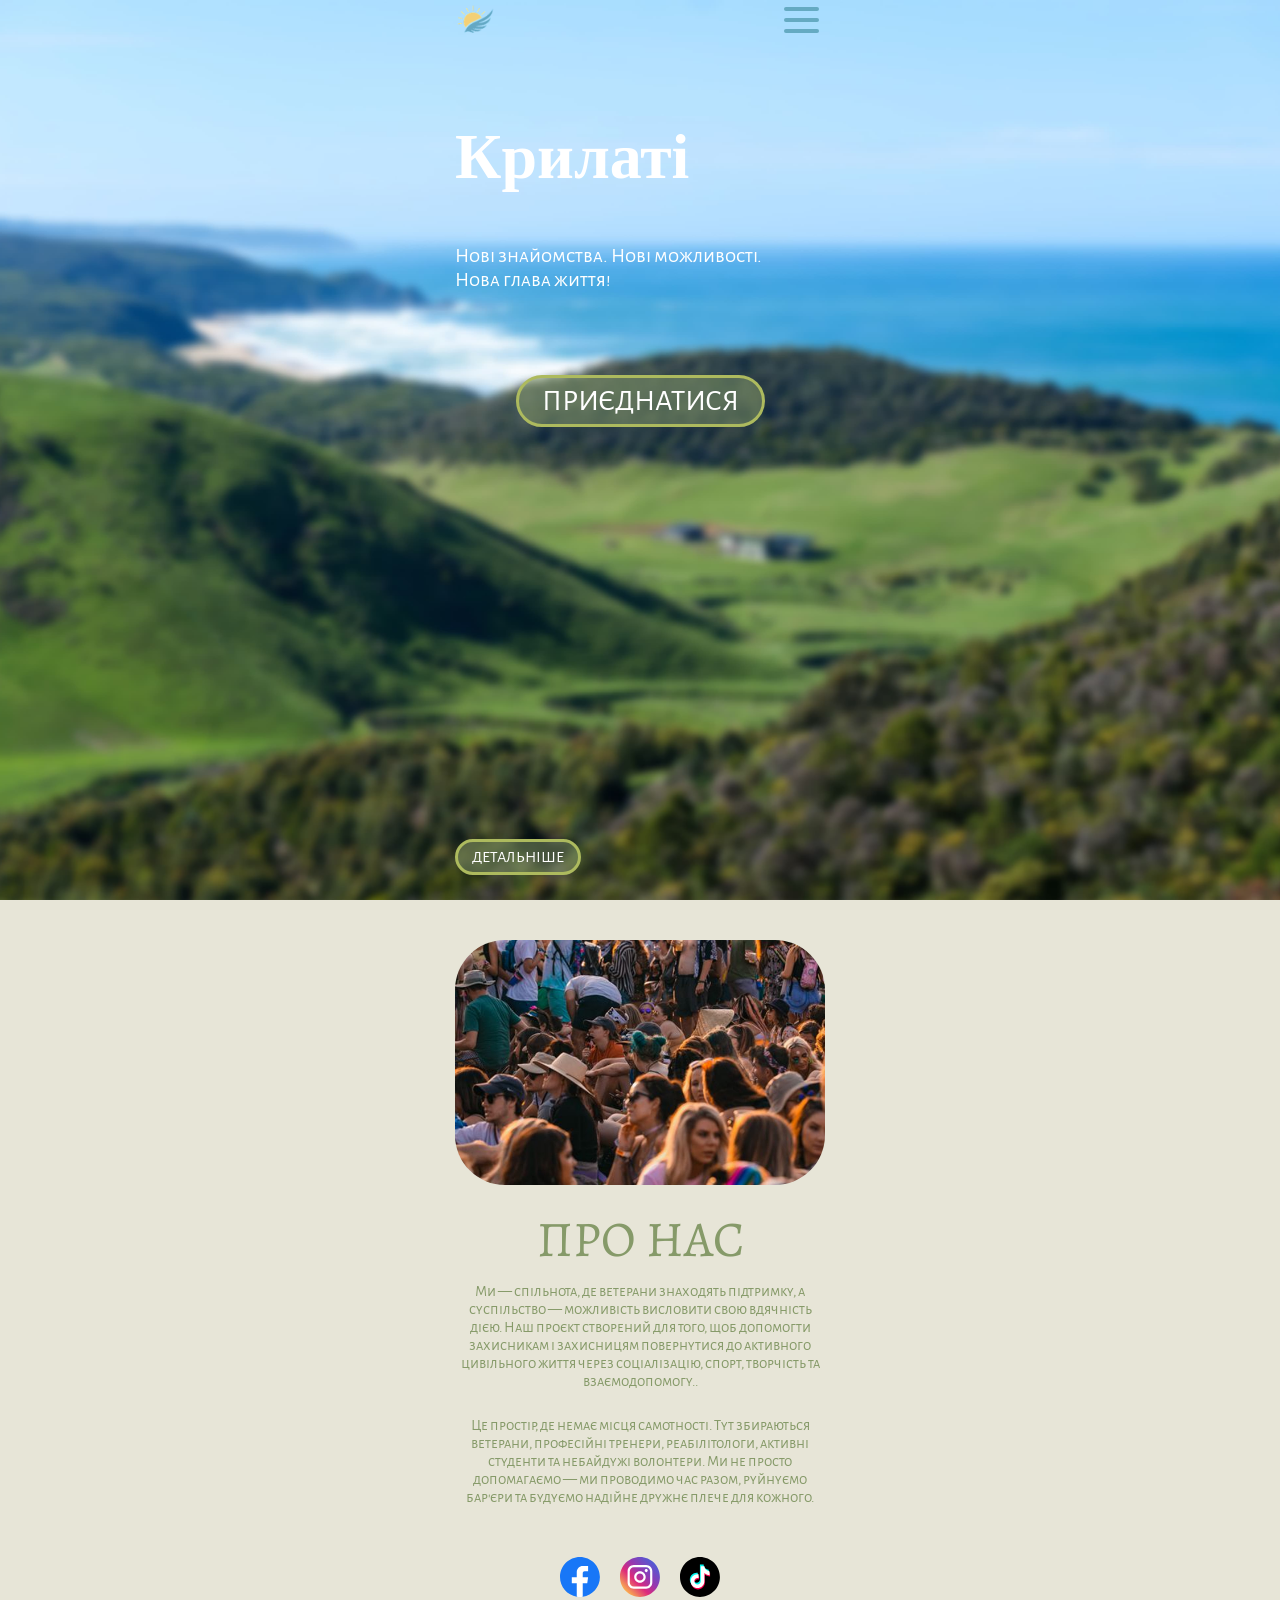
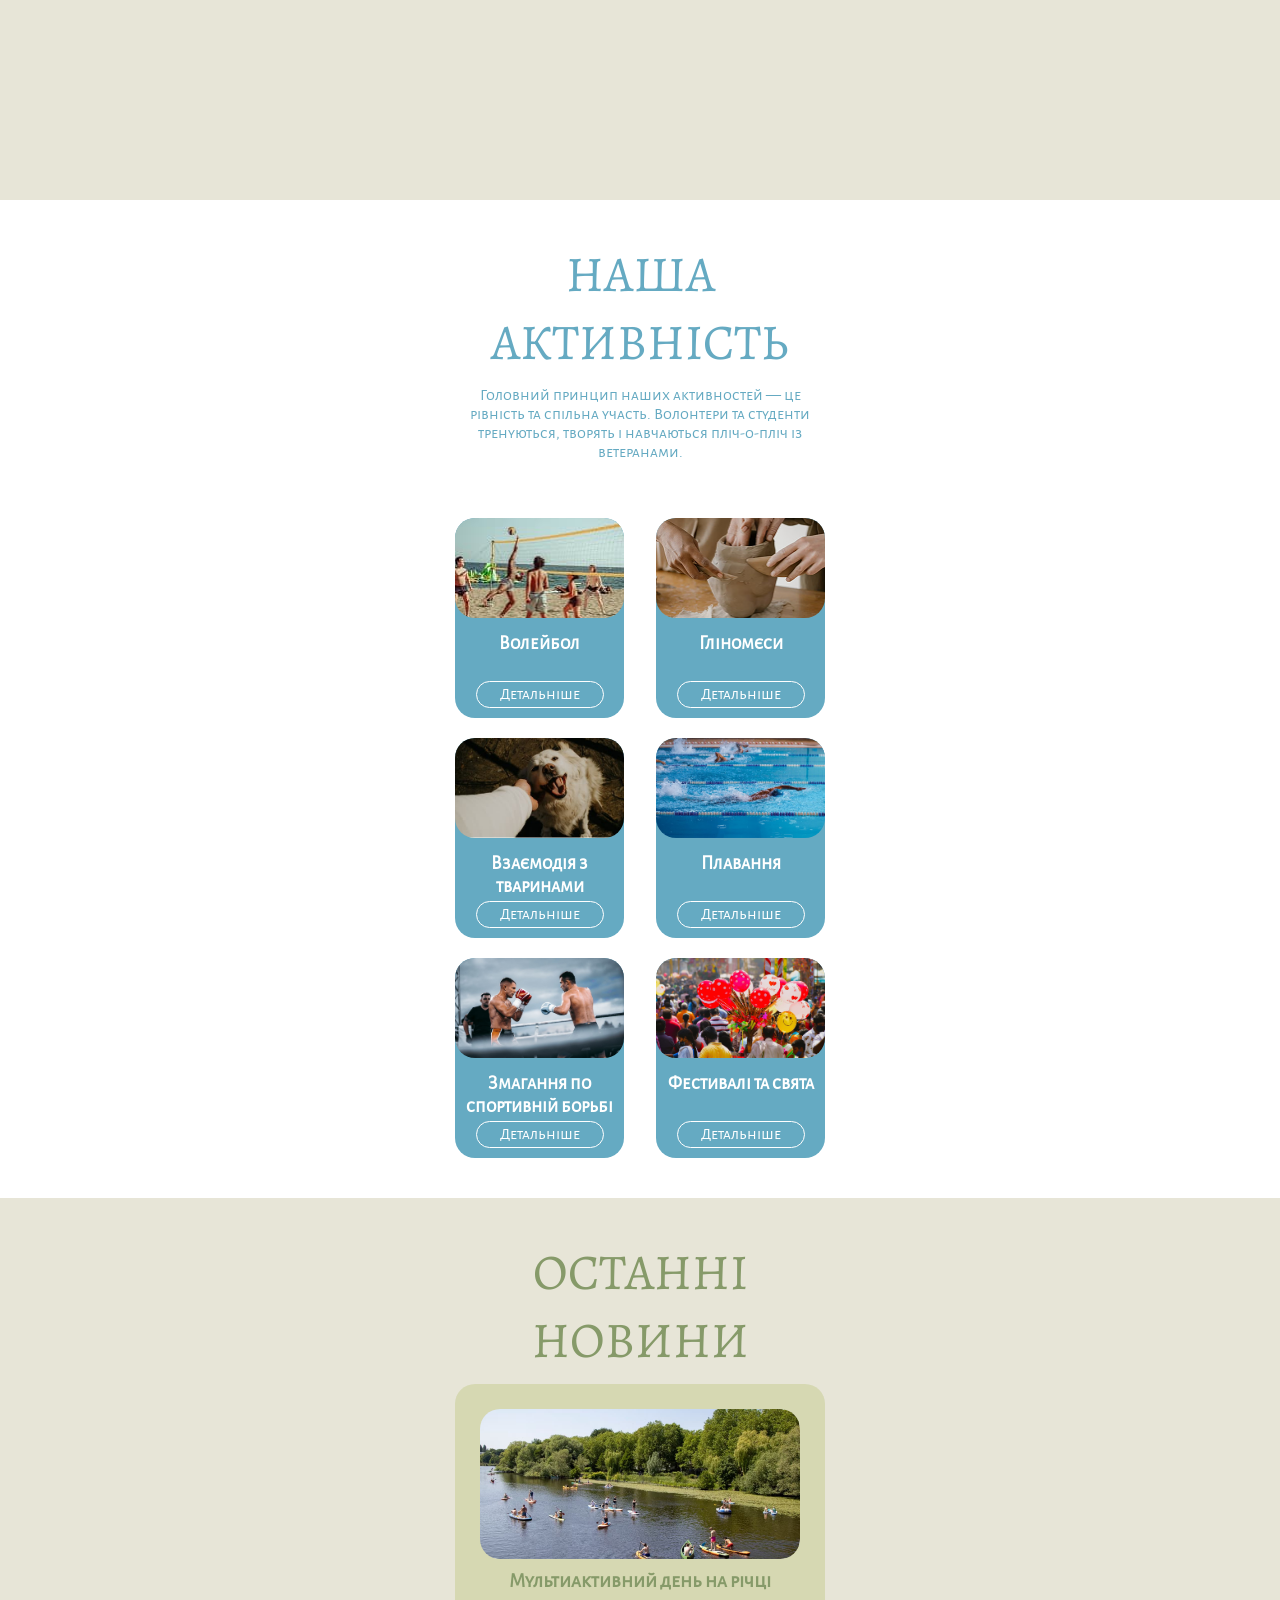
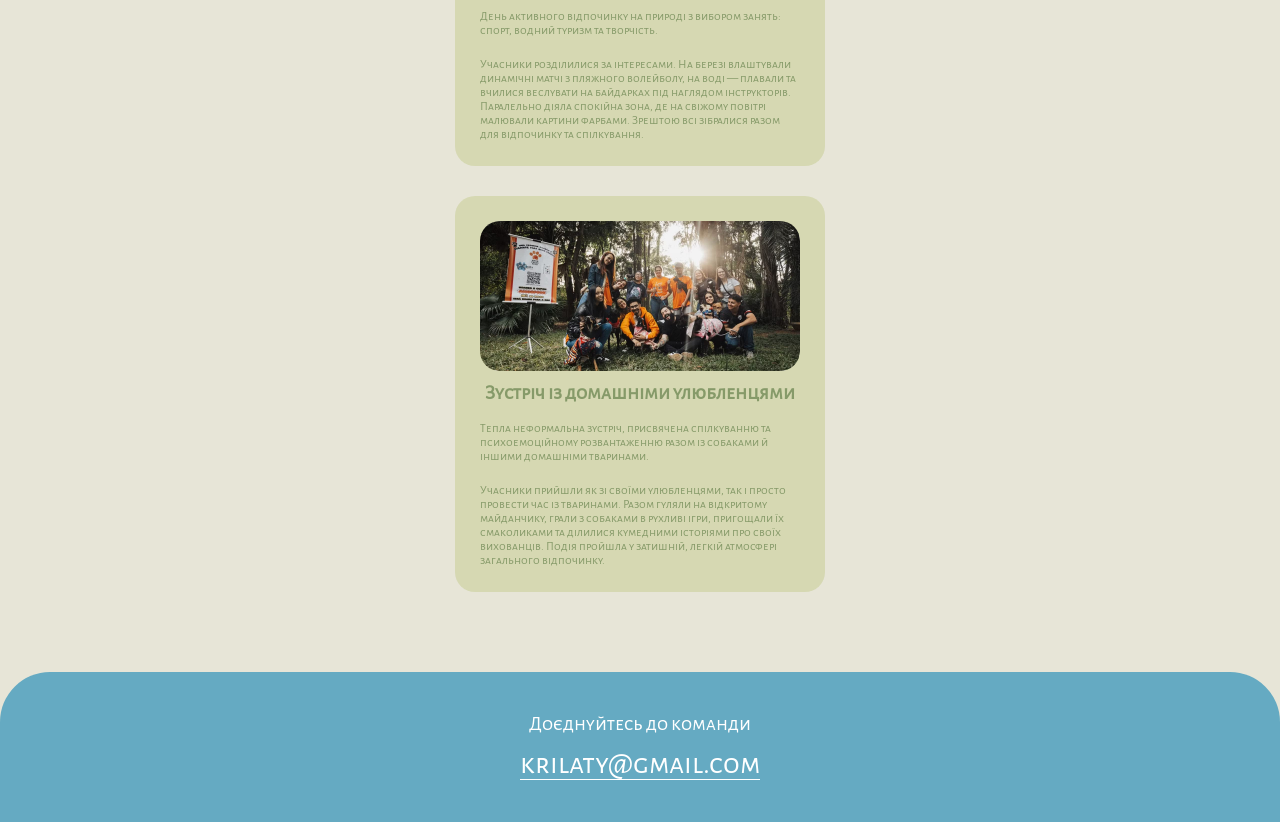
==== commit d4b374ad: "ULTRA SUPER MEGA SHMEGA FIX" ====
--- a/index.html
+++ b/index.html
@@ -132,8 +132,8 @@
                   class="activity__img"
                 />
                 <h3 class="activity__title">
-                  <!-- Гліномєси -->
-                  Гончарство
+                  Гліномєси
+                  <!-- Гончарство -->
                 </h3>
                 <a href="goncharstvo.html" class="activity__link">Детальніше</a>
               </li>
--- a/css/style.min.css
+++ b/css/style.min.css
@@ -1 +1 @@
-.result-page__quote-text,.result-page__advice-title,.result-page__badge,.poll__option-text,.poll__question,.poll__title,.diary__title,.achievement__title,.bustle__title,.description__title,.hobby__title,.title{font-family:"Alegreya-Regular";font-weight:400}.result-page__quote-author,.result-page__advice-item,.result-page__chart-label,.result-page__chart-pct,.result-page__desc,.result-page__name,.result-page__greeting,.poll__btn,.poll__textarea,.poll__input,.poll__subtitle,.hobby__info-item,body{font-family:"AlegreyaSansSC-Regular";font-weight:400}@font-face{font-family:"PlayfairDisplay-ExtraBoldItalic";src:local("PlayfairDisplay-ExtraBoldItalic"),url("../fonts/PlayfairDisplay-ExtraBoldItalic.woff2") format("woff2"),url("../fonts/PlayfairDisplay-ExtraBoldItalic.woff") format("woff");font-style:normal;font-weight:700;font-display:swap}@font-face{font-family:"Alegreya-Regular";src:local("Alegreya-Regular"),url("../fonts/Alegreya-Regular.woff2") format("woff2"),url("../fonts/Alegreya-Regular.woff") format("woff");font-style:normal;font-weight:400;font-display:swap}@font-face{font-family:"AlegreyaSansSC-Regular";src:local("AlegraySancSC-Regular"),url("../fonts/AlegreyaSansSC-Regular.woff2") format("woff2"),url("../fonts/AlegreyaSansSC-Regular.woff") format("woff");font-style:normal;font-weight:400;font-display:swap}html{-webkit-box-sizing:border-box;box-sizing:border-box}*,*::after,*::before{-webkit-box-sizing:inherit;box-sizing:inherit}ul,ol{padding:0}body,h1,h2,h3,h4,h5,h6,p,ul,ol,li,figure,figcaption,blockquote,dl,dd{margin:0}li{list-style:none}ul{list-style:none}img{max-width:100%;display:block}input,button,textarea,select{font:inherit}button{cursor:pointer}a{text-decoration:none;color:inherit}body{background-color:#e7e5d7;overflow-x:hidden}.container{max-width:370px;width:100%;margin:0 auto;min-height:100vh;padding:40px 0}section{width:100%;min-height:100vh}.title{text-transform:uppercase;font-size:50px;text-align:center;color:#869a69;margin-bottom:10px}.header{display:-webkit-box;display:-ms-flexbox;display:flex;-webkit-box-pack:justify;-ms-flex-pack:justify;justify-content:space-between;-webkit-box-align:center;-ms-flex-align:center;align-items:center;margin-bottom:124px;position:relative;z-index:101}.header__btn{display:-webkit-box;display:-ms-flexbox;display:flex;-webkit-box-orient:vertical;-webkit-box-direction:normal;-ms-flex-direction:column;flex-direction:column;-webkit-box-pack:justify;-ms-flex-pack:justify;justify-content:space-between;width:47px;height:28px;background:none;border:none;cursor:pointer;z-index:102}.header__btn--active .header__btn-span{background-color:#fff}.header__btn--active .header__btn-span:nth-child(1){-webkit-transform:rotate(45deg) translate(9px, 9px);-ms-transform:rotate(45deg) translate(9px, 9px);transform:rotate(45deg) translate(9px, 9px)}.header__btn--active .header__btn-span:nth-child(2){opacity:0}.header__btn--active .header__btn-span:nth-child(3){-webkit-transform:rotate(-45deg) translate(9px, -9px);-ms-transform:rotate(-45deg) translate(9px, -9px);transform:rotate(-45deg) translate(9px, -9px)}.header__btn-span{display:block;width:100%;height:4px;background-color:#65aac2;border-radius:2px;-webkit-transition:opacity .3s ease,background-color .3s ease,-webkit-transform .3s ease;transition:opacity .3s ease,background-color .3s ease,-webkit-transform .3s ease;transition:transform .3s ease,opacity .3s ease,background-color .3s ease;transition:transform .3s ease,opacity .3s ease,background-color .3s ease,-webkit-transform .3s ease}.logo{display:block;height:40px;-webkit-transition:opacity .25s ease,-webkit-transform .25s ease;transition:opacity .25s ease,-webkit-transform .25s ease;transition:transform .25s ease,opacity .25s ease;transition:transform .25s ease,opacity .25s ease,-webkit-transform .25s ease}.logo:hover{-webkit-transform:scale(1.06);-ms-transform:scale(1.06);transform:scale(1.06);opacity:.8}.logo:active{-webkit-transform:scale(0.97);-ms-transform:scale(0.97);transform:scale(0.97);opacity:.6}.logo__img{height:100%}.menu{display:none}.menu--active{display:-webkit-box;display:-ms-flexbox;display:flex;-webkit-box-orient:vertical;-webkit-box-direction:normal;-ms-flex-direction:column;flex-direction:column;-webkit-box-align:center;-ms-flex-align:center;align-items:center;-webkit-box-pack:center;-ms-flex-pack:center;justify-content:center;gap:36px;position:fixed;top:0;left:0;width:100%;min-height:100vh;background-color:rgba(101,170,194,.97);z-index:100;list-style:none}.menu--active .menu__link{color:#fff;font-size:22px;text-transform:uppercase;letter-spacing:3px;padding-bottom:6px;border-bottom:1px solid hsla(0,0%,100%,.3);-webkit-transition:border-color .25s ease,letter-spacing .25s ease;transition:border-color .25s ease,letter-spacing .25s ease}.menu--active .menu__link:hover{border-color:#fff;letter-spacing:5px}.home{background-image:url("../images/home-bg-blur.jpg");background-repeat:no-repeat;background-size:cover;background-position:center center;color:#fff}.home .container{padding:0}.home__title{font-family:"Крилаті";font-weight:700;font-size:64px;margin-bottom:50px}.home__subtitle{display:block;font-size:20px;max-width:354px;width:100%;margin-bottom:83px}.home__btn{display:block;display:-webkit-box;display:-ms-flexbox;display:flex;-webkit-box-pack:center;-ms-flex-pack:center;justify-content:center;-webkit-box-align:center;-ms-flex-align:center;align-items:center;text-transform:uppercase;width:126px;height:36px;border:3px solid #adba5e;border-radius:50px;background-color:rgba(134,154,105,.5);color:#fff;cursor:pointer;-webkit-transition:background-color .25s ease,-webkit-transform .2s ease,-webkit-box-shadow .25s ease;transition:background-color .25s ease,-webkit-transform .2s ease,-webkit-box-shadow .25s ease;transition:background-color .25s ease,transform .2s ease,box-shadow .25s ease;transition:background-color .25s ease,transform .2s ease,box-shadow .25s ease,-webkit-transform .2s ease,-webkit-box-shadow .25s ease}.home__btn:hover{background-color:rgba(134,154,105,.85);-webkit-box-shadow:0 0 18px rgba(173,186,94,.55);box-shadow:0 0 18px rgba(173,186,94,.55);-webkit-transform:translateY(-2px);-ms-transform:translateY(-2px);transform:translateY(-2px)}.home__btn:active{-webkit-transform:translateY(0) scale(0.96);-ms-transform:translateY(0) scale(0.96);transform:translateY(0) scale(0.96);-webkit-box-shadow:none;box-shadow:none}.home__btn--big{width:249px;height:52px;font-size:30px;margin:0 auto}.home__btn-small{position:absolute;bottom:25px}.about{text-align:center}.about__inner{height:100%}.about__img{width:370px;height:245px;border-radius:50px;-o-object-fit:cover;object-fit:cover;-o-object-position:center center;object-position:center center;margin-bottom:20px}.about__text{margin-bottom:26px;font-size:15px;color:#869a69}.about__list{display:-webkit-box;display:-ms-flexbox;display:flex;-webkit-box-pack:center;-ms-flex-pack:center;justify-content:center;gap:20px;margin-top:50px}.about__link{display:inline-block;-webkit-transition:-webkit-transform .25s ease;transition:-webkit-transform .25s ease;transition:transform .25s ease;transition:transform .25s ease, -webkit-transform .25s ease}.about__link:hover{-webkit-transform:scale(1.18) rotate(6deg);-ms-transform:scale(1.18) rotate(6deg);transform:scale(1.18) rotate(6deg)}.about__link:active{-webkit-transform:scale(0.92) rotate(0deg);-ms-transform:scale(0.92) rotate(0deg);transform:scale(0.92) rotate(0deg)}.about__icon{width:40px;height:40px;display:block}.activity{color:#65aac2;text-align:center;background-color:#fff}.activity .title{color:#65aac2}.activity__subtitle{margin-bottom:56px}.activity__list{display:-ms-grid;display:grid;-ms-grid-columns:(1fr)[2];grid-template-columns:repeat(2, 1fr);-ms-grid-rows:(1fr)[3];grid-template-rows:repeat(3, 1fr);gap:20px 32px}.activity__item{position:relative;max-width:170px;width:100%;height:200px;border-radius:20px;background-color:#65aac2;color:#fff;-webkit-transition:-webkit-transform .25s ease,-webkit-box-shadow .25s ease;transition:-webkit-transform .25s ease,-webkit-box-shadow .25s ease;transition:transform .25s ease,box-shadow .25s ease;transition:transform .25s ease,box-shadow .25s ease,-webkit-transform .25s ease,-webkit-box-shadow .25s ease}.activity__item:hover{-webkit-transform:translateY(-5px);-ms-transform:translateY(-5px);transform:translateY(-5px);-webkit-box-shadow:0 10px 24px rgba(101,170,194,.45);box-shadow:0 10px 24px rgba(101,170,194,.45)}.activity__img{width:100%;height:100px;-o-object-fit:cover;object-fit:cover;-o-object-position:center center;object-position:center center;border-radius:20px;margin-bottom:14px}.activity__link{position:absolute;display:block;text-align:center;padding:3px 23px;border-radius:50px;border:1px solid #fff;bottom:10px;left:50%;-webkit-transform:translateX(-50%);-ms-transform:translateX(-50%);transform:translateX(-50%);-webkit-transition:background-color .25s ease,color .25s ease,-webkit-transform .2s ease;transition:background-color .25s ease,color .25s ease,-webkit-transform .2s ease;transition:background-color .25s ease,color .25s ease,transform .2s ease;transition:background-color .25s ease,color .25s ease,transform .2s ease,-webkit-transform .2s ease}.activity__link:hover{background-color:#fff;color:#65aac2;-webkit-transform:translateX(-50%) translateY(-2px);-ms-transform:translateX(-50%) translateY(-2px);transform:translateX(-50%) translateY(-2px)}.activity__link:active{-webkit-transform:translateX(-50%) scale(0.95);-ms-transform:translateX(-50%) scale(0.95);transform:translateX(-50%) scale(0.95)}.news__list{display:-webkit-box;display:-ms-flexbox;display:flex;-webkit-box-orient:vertical;-webkit-box-direction:normal;-ms-flex-direction:column;flex-direction:column;gap:30px}.news__item{padding:25px;background-color:rgba(173,186,94,.3);border-radius:20px;color:#869a69}.news__img{border-radius:20px;margin-bottom:10px}.news__title{text-align:center;font-size:20px;margin-bottom:16px}.news__text{font-size:12px}.news__text+.news__text{margin-top:20px}.footer{background-color:#65aac2;border-radius:50px 50px 0 0;text-align:center;margin-top:40px;color:#fff}.footer .container{min-height:auto}.footer__text{margin-bottom:10px;font-size:20px}.footer__link{border-bottom:1px solid #fff;font-size:30px;-webkit-transition:opacity .25s ease,border-color .25s ease;transition:opacity .25s ease,border-color .25s ease}.footer__link:hover{opacity:.7;border-color:rgba(0,0,0,0)}.footer__link:active{opacity:.45}.hobby{padding-top:0;min-height:auto}.hobby__page .hader{margin-bottom:0}.hobby__img{width:100%;height:230px;-o-object-fit:cover;object-fit:cover;-o-object-position:center center;object-position:center center;border-radius:30px;margin-bottom:20px;margin:0 auto 20px;border-radius:20px}.hobby__title{font-size:56px;color:#869a69;text-align:center;margin-bottom:24px}.hobby__info{margin-bottom:48px}.hobby__info-item{color:#869a69;font-size:16px;padding:18px 0;border-bottom:1px solid rgba(134,154,105,.25)}.hobby__info-item:first-child{border-top:1px solid rgba(134,154,105,.25)}.hobby__register{display:-webkit-box;display:-ms-flexbox;display:flex;-webkit-box-align:center;-ms-flex-align:center;align-items:center;-webkit-box-pack:center;-ms-flex-pack:center;justify-content:center;text-decoration:none;text-transform:uppercase;width:290px}.description{background-color:rgba(134,154,105,.8);min-height:auto;margin:20px 0}.description .container{min-height:auto}.description__title{color:#fff;text-align:center;margin-bottom:10px}.description__wrapper{display:-webkit-box;display:-ms-flexbox;display:flex;-webkit-box-pack:justify;-ms-flex-pack:justify;justify-content:space-between;-webkit-box-align:center;-ms-flex-align:center;align-items:center;color:#fff}.description__img{width:135px;height:135px;border-radius:20px}.description__text{font-size:15px}.bustle{min-height:auto}.bustle__title{color:#869a69;text-align:center;margin-bottom:20px}.bustle .container{min-height:auto}.bustle__list{display:-webkit-box;display:-ms-flexbox;display:flex;-webkit-box-pack:justify;-ms-flex-pack:justify;justify-content:space-between;-webkit-box-align:center;-ms-flex-align:center;align-items:center}.bustle__item{display:-webkit-box;display:-ms-flexbox;display:flex;-webkit-box-orient:vertical;-webkit-box-direction:normal;-ms-flex-direction:column;flex-direction:column;-webkit-box-pack:center;-ms-flex-pack:center;justify-content:center;-webkit-box-align:center;-ms-flex-align:center;align-items:center;border-radius:10px;width:115px;height:115px;background-color:rgba(134,154,105,.7);font-size:16px;gap:10px;color:#fff}.bustle__btn{background-color:rgba(134,154,105,.8);border:1px solid #fff;height:30px;min-width:30px;border-radius:50px;color:#fff}.achievement{background-color:rgba(134,154,105,.8);min-height:auto;margin:20px 0}.achievement .container{min-height:auto}.achievement__title{color:#fff;text-align:center;margin-bottom:10px}.achievement__list{display:-webkit-box;display:-ms-flexbox;display:flex;-webkit-box-pack:justify;-ms-flex-pack:justify;justify-content:space-between;-webkit-box-align:center;-ms-flex-align:center;align-items:center}.achievement__item{width:80px;height:80px;border:.5px solid #fff;border-radius:50%;font-size:12px}.achievement__img{border-radius:50%}.diary{text-align:center;min-height:auto;margin:20px 0}.diary .container{min-height:auto;padding:0}.diary__title{color:#869a69;text-align:center;margin-bottom:20px}.diary__inner{background-color:rgba(134,154,105,.8);width:100%;padding:65px 0;border-radius:20px}.diary__btn{font-size:20px;padding:13px 15px;border:1px solid #fff;border-radius:20px;background-color:#869a69;color:#fff}.poll-page{background-color:rgba(173,186,94,.5)}.poll-page .header{margin-bottom:20px}.poll-page .header__btn-span{background-color:#869a69}.poll-page__header{min-height:auto;padding-top:30px;padding-bottom:0}.poll-page__content{min-height:auto}.poll__title{text-align:center;margin-bottom:20px;color:#869a69}.poll__inner{position:relative;padding:28px 20px 24px;background-color:#fff;border-radius:20px;width:100%;min-height:480px;display:-webkit-box;display:-ms-flexbox;display:flex;-webkit-box-orient:vertical;-webkit-box-direction:normal;-ms-flex-direction:column;flex-direction:column;color:#869a69}.poll__inner::before{content:"";position:absolute;top:0;right:0;background-color:hsla(0,0%,100%,.7);border-radius:20px;width:100%;height:100%;-webkit-transform:rotate(5deg);-ms-transform:rotate(5deg);transform:rotate(5deg);z-index:-1}.poll__bar{display:-webkit-box;display:-ms-flexbox;display:flex;-webkit-box-align:center;-ms-flex-align:center;align-items:center;gap:5px;margin-bottom:20px;-ms-flex-negative:0;flex-shrink:0}.poll__span{position:relative;-webkit-box-flex:1;-ms-flex:1;flex:1;height:5px;background-color:#e7e5d7;border-radius:3px;overflow:hidden}.poll__span::before{content:"";position:absolute;left:0;top:0;width:0;height:100%;background-color:#869a69;border-radius:3px;-webkit-transition:width .4s ease;transition:width .4s ease}.poll__span--half::before{width:50%}.poll__span--full::before{width:100%}.poll__step{display:none;-webkit-box-flex:1;-ms-flex:1;flex:1;-webkit-box-orient:vertical;-webkit-box-direction:normal;-ms-flex-direction:column;flex-direction:column}.poll__step.is-active{display:-webkit-box;display:-ms-flexbox;display:flex}.poll__subtitle{display:block;font-size:12px;text-transform:uppercase;letter-spacing:2px;color:rgba(134,154,105,.55);margin-bottom:6px}.poll__question{font-size:22px;margin:8px 0 20px;line-height:1.3}.poll__input{display:block;width:100%;height:50px;background-color:#e7e5d7;border:1px solid #869a69;border-radius:20px;padding:0 20px;font-size:15px;color:#869a69}.poll__input:focus{outline:none;border-width:2px}.poll__textarea{display:block;width:100%;min-height:110px;background-color:#e7e5d7;border:1px solid #869a69;border-radius:20px;padding:14px 20px;font-size:15px;color:#869a69;resize:none}.poll__textarea:focus{outline:none;border-width:2px}.poll__options{display:-webkit-box;display:-ms-flexbox;display:flex;-webkit-box-orient:vertical;-webkit-box-direction:normal;-ms-flex-direction:column;flex-direction:column;gap:22px}.poll__option{display:-webkit-box;display:-ms-flexbox;display:flex;-webkit-box-align:center;-ms-flex-align:center;align-items:center;gap:18px;cursor:pointer}.poll__radio{display:none}.poll__radio-custom{width:50px;height:50px;border-radius:50%;border:2px solid #869a69;background-color:#e7e5d7;-ms-flex-negative:0;flex-shrink:0;display:-webkit-box;display:-ms-flexbox;display:flex;-webkit-box-align:center;-ms-flex-align:center;align-items:center;-webkit-box-pack:center;-ms-flex-pack:center;justify-content:center;-webkit-transition:background-color .2s ease;transition:background-color .2s ease}.poll__radio-custom::after{content:"";width:9px;height:16px;border-right:2.5px solid #fff;border-bottom:2.5px solid #fff;-webkit-transform:rotate(40deg) translateY(-3px);-ms-transform:rotate(40deg) translateY(-3px);transform:rotate(40deg) translateY(-3px);opacity:0;-webkit-transition:opacity .2s ease;transition:opacity .2s ease}.poll__radio:checked+.poll__radio-custom{background-color:#869a69}.poll__radio:checked+.poll__radio-custom::after{opacity:1}.poll__option-text{font-size:24px;color:#869a69}.poll__btn-list{display:-webkit-box;display:-ms-flexbox;display:flex;-webkit-box-pack:end;-ms-flex-pack:end;justify-content:flex-end;gap:12px;margin-top:auto;padding-top:20px;-ms-flex-negative:0;flex-shrink:0}.poll__btn{border:1px solid #869a69;border-radius:10px;padding:8px 22px;color:#fff;background-color:rgba(134,154,105,.65);cursor:pointer;font-size:16px;-webkit-transition:background-color .2s ease,-webkit-transform .2s ease;transition:background-color .2s ease,-webkit-transform .2s ease;transition:background-color .2s ease,transform .2s ease;transition:background-color .2s ease,transform .2s ease,-webkit-transform .2s ease}.poll__btn:hover{background-color:#869a69;-webkit-transform:translateY(-1px);-ms-transform:translateY(-1px);transform:translateY(-1px)}.poll__btn:active{-webkit-transform:scale(0.97);-ms-transform:scale(0.97);transform:scale(0.97)}.poll__btn--back{display:none;background-color:rgba(0,0,0,0);color:#869a69}.poll__btn--back:hover{background-color:rgba(134,154,105,.1)}.result-page{padding-bottom:40px}.result-page .container{min-height:auto;height:auto}.result-page__hero{text-align:center;padding:28px 0 22px;border-bottom:1px solid rgba(134,154,105,.18);margin-bottom:26px}.result-page__greeting{font-size:15px;color:rgba(134,154,105,.65);margin-bottom:14px}.result-page__name{color:#869a69;font-size:15px}.result-page__badge{display:inline-block;padding:8px 30px;border-radius:50px;font-size:30px;letter-spacing:3px;margin-bottom:14px}.result-page__badge--active{background-color:rgba(134,154,105,.1);color:#869a69;border:2px solid #869a69}.result-page__badge--passive{background-color:rgba(101,170,194,.1);color:#65aac2;border:2px solid #65aac2}.result-page__desc{font-size:14px;color:rgba(134,154,105,.7);line-height:1.55}.result-page__charts{display:-webkit-box;display:-ms-flexbox;display:flex;-webkit-box-pack:justify;-ms-flex-pack:justify;justify-content:space-between;gap:8px;margin-bottom:28px}.result-page__chart-wrap{display:-webkit-box;display:-ms-flexbox;display:flex;-webkit-box-orient:vertical;-webkit-box-direction:normal;-ms-flex-direction:column;flex-direction:column;-webkit-box-align:center;-ms-flex-align:center;align-items:center;gap:8px;-webkit-box-flex:1;-ms-flex:1;flex:1}.result-page__chart-svg{width:90px;height:90px}.result-page__chart-bg{fill:none;stroke:rgba(134,154,105,.12);stroke-width:7}.result-page__chart-fill{fill:none;stroke-width:7;stroke-linecap:round;stroke-dasharray:251.33;stroke-dashoffset:251.33;-webkit-transition:stroke-dashoffset 1.3s ease;transition:stroke-dashoffset 1.3s ease}.result-page__chart-fill--green{stroke:#869a69}.result-page__chart-fill--blue{stroke:#65aac2}.result-page__chart-fill--lime{stroke:#adba5e}.result-page__chart-pct{font-size:16px;text-anchor:middle;dominant-baseline:middle}.result-page__chart-pct--green{fill:#869a69}.result-page__chart-pct--blue{fill:#65aac2}.result-page__chart-pct--lime{fill:rgb(147.3565217391,160.3,68.7)}.result-page__chart-label{font-size:11px;text-align:center;color:rgba(134,154,105,.7);text-transform:uppercase;letter-spacing:.5px;line-height:1.3}.result-page__advice{background-color:rgba(134,154,105,.07);border-radius:20px;padding:20px;margin-bottom:22px}.result-page__advice-title{font-size:22px;color:#869a69;margin-bottom:14px}.result-page__advice-list{display:-webkit-box;display:-ms-flexbox;display:flex;-webkit-box-orient:vertical;-webkit-box-direction:normal;-ms-flex-direction:column;flex-direction:column;gap:10px;list-style:none}.result-page__advice-item{font-size:14px;color:#869a69;padding-left:16px;position:relative;line-height:1.5}.result-page__advice-item::before{content:"•";position:absolute;left:0;color:#869a69}.result-page__quote{background-color:rgba(101,170,194,.08);border-left:3px solid #65aac2;border-radius:0 16px 16px 0;padding:18px 18px 16px;display:-webkit-box;display:-ms-flexbox;display:flex;-webkit-box-orient:vertical;-webkit-box-direction:normal;-ms-flex-direction:column;flex-direction:column;gap:10px}.result-page__quote-text{font-size:15px;color:#869a69;line-height:1.6;font-style:italic}.result-page__quote-author{font-size:12px;color:rgba(134,154,105,.55);text-align:right}+.result-page__quote-text,.result-page__advice-title,.result-page__badge,.poll__option-text,.poll__question,.poll__title,.diary__title,.achievement__title,.bustle__title,.description__title,.hobby__title,.title{font-family:"Alegreya-Regular";font-weight:400}.result-page__quote-author,.result-page__advice-item,.result-page__chart-label,.result-page__chart-pct,.result-page__desc,.result-page__name,.result-page__greeting,.poll__btn,.poll__textarea,.poll__input,.poll__subtitle,.hobby__info-item,body{font-family:"AlegreyaSansSC-Regular";font-weight:400}@font-face{font-family:"PlayfairDisplay-ExtraBoldItalic";src:local("PlayfairDisplay-ExtraBoldItalic"),url("../fonts/PlayfairDisplay-ExtraBoldItalic.woff2") format("woff2"),url("../fonts/PlayfairDisplay-ExtraBoldItalic.woff") format("woff");font-style:normal;font-weight:700;font-display:swap}@font-face{font-family:"Alegreya-Regular";src:local("Alegreya-Regular"),url("../fonts/Alegreya-Regular.woff2") format("woff2"),url("../fonts/Alegreya-Regular.woff") format("woff");font-style:normal;font-weight:400;font-display:swap}@font-face{font-family:"AlegreyaSansSC-Regular";src:local("AlegraySancSC-Regular"),url("../fonts/AlegreyaSansSC-Regular.woff2") format("woff2"),url("../fonts/AlegreyaSansSC-Regular.woff") format("woff");font-style:normal;font-weight:400;font-display:swap}html{-webkit-box-sizing:border-box;box-sizing:border-box}*,*::after,*::before{-webkit-box-sizing:inherit;box-sizing:inherit}ul,ol{padding:0}body,h1,h2,h3,h4,h5,h6,p,ul,ol,li,figure,figcaption,blockquote,dl,dd{margin:0}li{list-style:none}ul{list-style:none}img{max-width:100%;display:block}input,button,textarea,select{font:inherit}button{cursor:pointer}a{text-decoration:none;color:inherit}body{background-color:#e7e5d7;overflow-x:hidden}.container{max-width:370px;width:100%;margin:0 auto;min-height:100vh;padding:40px 0}section{width:100%;min-height:100vh}.title{text-transform:uppercase;font-size:50px;text-align:center;color:#869a69;margin-bottom:10px}.header{display:-webkit-box;display:-ms-flexbox;display:flex;-webkit-box-pack:justify;-ms-flex-pack:justify;justify-content:space-between;-webkit-box-align:center;-ms-flex-align:center;align-items:center;margin-bottom:80px;position:relative;z-index:101}.header__btn{display:-webkit-box;display:-ms-flexbox;display:flex;-webkit-box-orient:vertical;-webkit-box-direction:normal;-ms-flex-direction:column;flex-direction:column;-webkit-box-pack:justify;-ms-flex-pack:justify;justify-content:space-between;width:47px;height:28px;background:none;border:none;cursor:pointer;z-index:102}.header__btn--active .header__btn-span{background-color:#fff}.header__btn--active .header__btn-span:nth-child(1){-webkit-transform:rotate(45deg) translate(9px, 9px);-ms-transform:rotate(45deg) translate(9px, 9px);transform:rotate(45deg) translate(9px, 9px)}.header__btn--active .header__btn-span:nth-child(2){opacity:0}.header__btn--active .header__btn-span:nth-child(3){-webkit-transform:rotate(-45deg) translate(9px, -9px);-ms-transform:rotate(-45deg) translate(9px, -9px);transform:rotate(-45deg) translate(9px, -9px)}.header__btn-span{display:block;width:100%;height:4px;background-color:#65aac2;border-radius:2px;-webkit-transition:opacity .3s ease,background-color .3s ease,-webkit-transform .3s ease;transition:opacity .3s ease,background-color .3s ease,-webkit-transform .3s ease;transition:transform .3s ease,opacity .3s ease,background-color .3s ease;transition:transform .3s ease,opacity .3s ease,background-color .3s ease,-webkit-transform .3s ease}.logo{display:block;height:40px;-webkit-transition:opacity .25s ease,-webkit-transform .25s ease;transition:opacity .25s ease,-webkit-transform .25s ease;transition:transform .25s ease,opacity .25s ease;transition:transform .25s ease,opacity .25s ease,-webkit-transform .25s ease}.logo:hover{-webkit-transform:scale(1.06);-ms-transform:scale(1.06);transform:scale(1.06);opacity:.8}.logo:active{-webkit-transform:scale(0.97);-ms-transform:scale(0.97);transform:scale(0.97);opacity:.6}.logo__img{height:100%}.menu{display:none}.menu--active{display:-webkit-box;display:-ms-flexbox;display:flex;-webkit-box-orient:vertical;-webkit-box-direction:normal;-ms-flex-direction:column;flex-direction:column;-webkit-box-align:center;-ms-flex-align:center;align-items:center;-webkit-box-pack:center;-ms-flex-pack:center;justify-content:center;gap:36px;position:fixed;top:0;left:0;width:100%;min-height:100vh;background-color:rgba(101,170,194,.97);z-index:100;list-style:none}.menu--active .menu__link{color:#fff;font-size:22px;text-transform:uppercase;letter-spacing:3px;padding-bottom:6px;border-bottom:1px solid hsla(0,0%,100%,.3);-webkit-transition:border-color .25s ease,letter-spacing .25s ease;transition:border-color .25s ease,letter-spacing .25s ease}.menu--active .menu__link:hover{border-color:#fff;letter-spacing:5px}.home{background-image:url("../images/home-bg-blur.jpg");background-repeat:no-repeat;background-size:cover;background-position:center center;color:#fff}.home .container{padding:0}.home__title{font-family:"Крилаті";font-weight:700;font-size:64px;margin-bottom:50px}.home__subtitle{display:block;font-size:20px;max-width:354px;width:100%;margin-bottom:83px}.home__btn{display:block;display:-webkit-box;display:-ms-flexbox;display:flex;-webkit-box-pack:center;-ms-flex-pack:center;justify-content:center;-webkit-box-align:center;-ms-flex-align:center;align-items:center;text-transform:uppercase;width:126px;height:36px;border:3px solid #adba5e;border-radius:50px;background-color:rgba(134,154,105,.5);color:#fff;cursor:pointer;-webkit-transition:background-color .25s ease,-webkit-transform .2s ease,-webkit-box-shadow .25s ease;transition:background-color .25s ease,-webkit-transform .2s ease,-webkit-box-shadow .25s ease;transition:background-color .25s ease,transform .2s ease,box-shadow .25s ease;transition:background-color .25s ease,transform .2s ease,box-shadow .25s ease,-webkit-transform .2s ease,-webkit-box-shadow .25s ease}.home__btn:hover{background-color:rgba(134,154,105,.85);-webkit-box-shadow:0 0 18px rgba(173,186,94,.55);box-shadow:0 0 18px rgba(173,186,94,.55);-webkit-transform:translateY(-2px);-ms-transform:translateY(-2px);transform:translateY(-2px)}.home__btn:active{-webkit-transform:translateY(0) scale(0.96);-ms-transform:translateY(0) scale(0.96);transform:translateY(0) scale(0.96);-webkit-box-shadow:none;box-shadow:none}.home__btn--big{width:249px;height:52px;font-size:30px;margin:0 auto}.home__btn-small{position:absolute;bottom:25px}.about{text-align:center}.about__inner{height:100%}.about__img{width:370px;height:245px;border-radius:50px;-o-object-fit:cover;object-fit:cover;-o-object-position:center center;object-position:center center;margin-bottom:20px}.about__text{margin-bottom:26px;font-size:15px;color:#869a69}.about__list{display:-webkit-box;display:-ms-flexbox;display:flex;-webkit-box-pack:center;-ms-flex-pack:center;justify-content:center;gap:20px;margin-top:50px}.about__link{display:inline-block;-webkit-transition:-webkit-transform .25s ease;transition:-webkit-transform .25s ease;transition:transform .25s ease;transition:transform .25s ease, -webkit-transform .25s ease}.about__link:hover{-webkit-transform:scale(1.18) rotate(6deg);-ms-transform:scale(1.18) rotate(6deg);transform:scale(1.18) rotate(6deg)}.about__link:active{-webkit-transform:scale(0.92) rotate(0deg);-ms-transform:scale(0.92) rotate(0deg);transform:scale(0.92) rotate(0deg)}.about__icon{width:40px;height:40px;display:block}.activity{color:#65aac2;text-align:center;background-color:#fff}.activity .title{color:#65aac2}.activity__subtitle{margin-bottom:56px}.activity__list{display:-ms-grid;display:grid;-ms-grid-columns:(1fr)[2];grid-template-columns:repeat(2, 1fr);-ms-grid-rows:(1fr)[3];grid-template-rows:repeat(3, 1fr);gap:20px 32px}.activity__item{position:relative;max-width:170px;width:100%;height:200px;border-radius:20px;background-color:#65aac2;color:#fff;-webkit-transition:-webkit-transform .25s ease,-webkit-box-shadow .25s ease;transition:-webkit-transform .25s ease,-webkit-box-shadow .25s ease;transition:transform .25s ease,box-shadow .25s ease;transition:transform .25s ease,box-shadow .25s ease,-webkit-transform .25s ease,-webkit-box-shadow .25s ease}.activity__item:hover{-webkit-transform:translateY(-5px);-ms-transform:translateY(-5px);transform:translateY(-5px);-webkit-box-shadow:0 10px 24px rgba(101,170,194,.45);box-shadow:0 10px 24px rgba(101,170,194,.45)}.activity__img{width:100%;height:100px;-o-object-fit:cover;object-fit:cover;-o-object-position:center center;object-position:center center;border-radius:20px;margin-bottom:14px}.activity__link{position:absolute;display:block;text-align:center;padding:3px 23px;border-radius:50px;border:1px solid #fff;bottom:10px;left:50%;-webkit-transform:translateX(-50%);-ms-transform:translateX(-50%);transform:translateX(-50%);-webkit-transition:background-color .25s ease,color .25s ease,-webkit-transform .2s ease;transition:background-color .25s ease,color .25s ease,-webkit-transform .2s ease;transition:background-color .25s ease,color .25s ease,transform .2s ease;transition:background-color .25s ease,color .25s ease,transform .2s ease,-webkit-transform .2s ease}.activity__link:hover{background-color:#fff;color:#65aac2;-webkit-transform:translateX(-50%) translateY(-2px);-ms-transform:translateX(-50%) translateY(-2px);transform:translateX(-50%) translateY(-2px)}.activity__link:active{-webkit-transform:translateX(-50%) scale(0.95);-ms-transform:translateX(-50%) scale(0.95);transform:translateX(-50%) scale(0.95)}.news__list{display:-webkit-box;display:-ms-flexbox;display:flex;-webkit-box-orient:vertical;-webkit-box-direction:normal;-ms-flex-direction:column;flex-direction:column;gap:30px}.news__item{padding:25px;background-color:rgba(173,186,94,.3);border-radius:20px;color:#869a69}.news__img{border-radius:20px;margin-bottom:10px}.news__title{text-align:center;font-size:20px;margin-bottom:16px}.news__text{font-size:12px}.news__text+.news__text{margin-top:20px}.footer{background-color:#65aac2;border-radius:50px 50px 0 0;text-align:center;margin-top:40px;color:#fff}.footer .container{min-height:auto}.footer__text{margin-bottom:10px;font-size:20px}.footer__link{border-bottom:1px solid #fff;font-size:30px;-webkit-transition:opacity .25s ease,border-color .25s ease;transition:opacity .25s ease,border-color .25s ease}.footer__link:hover{opacity:.7;border-color:rgba(0,0,0,0)}.footer__link:active{opacity:.45}.hobby{padding-top:0;min-height:auto}.hobby__page .container{min-height:auto;padding:40px 0 0}.hobby__page .header{margin-bottom:0}.hobby__img{width:100%;height:230px;-o-object-fit:cover;object-fit:cover;-o-object-position:center center;object-position:center center;border-radius:30px;margin-bottom:20px;margin:0 auto 20px;border-radius:20px}.hobby__title{font-size:56px;color:#869a69;text-align:center;margin-bottom:24px}.hobby__info{margin-bottom:48px}.hobby__info-item{color:#869a69;font-size:16px;padding:18px 0;border-bottom:1px solid rgba(134,154,105,.25)}.hobby__info-item:first-child{border-top:1px solid rgba(134,154,105,.25)}.hobby__register{display:-webkit-box;display:-ms-flexbox;display:flex;-webkit-box-align:center;-ms-flex-align:center;align-items:center;-webkit-box-pack:center;-ms-flex-pack:center;justify-content:center;text-decoration:none;text-transform:uppercase;width:290px}.description{background-color:rgba(134,154,105,.8);min-height:auto;margin:20px 0}.description .container{min-height:auto}.description__title{color:#fff;text-align:center;margin-bottom:10px}.description__wrapper{display:-webkit-box;display:-ms-flexbox;display:flex;-webkit-box-pack:justify;-ms-flex-pack:justify;justify-content:space-between;-webkit-box-align:center;-ms-flex-align:center;align-items:center;color:#fff}.description__img{width:135px;height:135px;border-radius:20px}.description__text{font-size:15px}.bustle{min-height:auto}.bustle__title{color:#869a69;text-align:center;margin-bottom:20px}.bustle .container{min-height:auto}.bustle__list{display:-webkit-box;display:-ms-flexbox;display:flex;-webkit-box-pack:justify;-ms-flex-pack:justify;justify-content:space-between;-webkit-box-align:center;-ms-flex-align:center;align-items:center}.bustle__item{display:-webkit-box;display:-ms-flexbox;display:flex;-webkit-box-orient:vertical;-webkit-box-direction:normal;-ms-flex-direction:column;flex-direction:column;-webkit-box-pack:center;-ms-flex-pack:center;justify-content:center;-webkit-box-align:center;-ms-flex-align:center;align-items:center;border-radius:10px;width:115px;height:115px;background-color:rgba(134,154,105,.7);font-size:16px;gap:10px;color:#fff}.bustle__btn{background-color:rgba(134,154,105,.8);border:1px solid #fff;height:30px;min-width:30px;border-radius:50px;color:#fff}.achievement{background-color:rgba(134,154,105,.8);min-height:auto;margin:20px 0}.achievement .container{min-height:auto}.achievement__title{color:#fff;text-align:center;margin-bottom:10px}.achievement__list{display:-webkit-box;display:-ms-flexbox;display:flex;-webkit-box-pack:justify;-ms-flex-pack:justify;justify-content:space-between;-webkit-box-align:center;-ms-flex-align:center;align-items:center}.achievement__item{width:80px;height:80px;border:.5px solid #fff;border-radius:50%;font-size:12px}.achievement__img{border-radius:50%}.diary{text-align:center;min-height:auto;margin:20px 0}.diary .container{min-height:auto;padding:0}.diary__title{color:#869a69;text-align:center;margin-bottom:20px}.diary__inner{background-color:rgba(134,154,105,.8);width:100%;padding:65px 0;border-radius:20px}.diary__btn{font-size:20px;padding:13px 15px;border:1px solid #fff;border-radius:20px;background-color:#869a69;color:#fff}.poll-page{background-color:rgba(173,186,94,.5)}.poll-page .header{margin-bottom:20px}.poll-page .header__btn-span{background-color:#869a69}.poll-page__header{min-height:auto;padding-top:30px;padding-bottom:0}.poll-page__content{min-height:auto}.poll__title{text-align:center;margin-bottom:20px;color:#869a69}.poll__inner{position:relative;padding:28px 20px 24px;background-color:#fff;border-radius:20px;width:100%;min-height:480px;display:-webkit-box;display:-ms-flexbox;display:flex;-webkit-box-orient:vertical;-webkit-box-direction:normal;-ms-flex-direction:column;flex-direction:column;color:#869a69}.poll__inner::before{content:"";position:absolute;top:0;right:0;background-color:hsla(0,0%,100%,.7);border-radius:20px;width:100%;height:100%;-webkit-transform:rotate(5deg);-ms-transform:rotate(5deg);transform:rotate(5deg);z-index:-1}.poll__bar{display:-webkit-box;display:-ms-flexbox;display:flex;-webkit-box-align:center;-ms-flex-align:center;align-items:center;gap:5px;margin-bottom:20px;-ms-flex-negative:0;flex-shrink:0}.poll__span{position:relative;-webkit-box-flex:1;-ms-flex:1;flex:1;height:5px;background-color:#e7e5d7;border-radius:3px;overflow:hidden}.poll__span::before{content:"";position:absolute;left:0;top:0;width:0;height:100%;background-color:#869a69;border-radius:3px;-webkit-transition:width .4s ease;transition:width .4s ease}.poll__span--half::before{width:50%}.poll__span--full::before{width:100%}.poll__step{display:none;-webkit-box-flex:1;-ms-flex:1;flex:1;-webkit-box-orient:vertical;-webkit-box-direction:normal;-ms-flex-direction:column;flex-direction:column}.poll__step.is-active{display:-webkit-box;display:-ms-flexbox;display:flex}.poll__subtitle{display:block;font-size:12px;text-transform:uppercase;letter-spacing:2px;color:rgba(134,154,105,.55);margin-bottom:6px}.poll__question{font-size:22px;margin:8px 0 20px;line-height:1.3}.poll__input{display:block;width:100%;height:50px;background-color:#e7e5d7;border:1px solid #869a69;border-radius:20px;padding:0 20px;font-size:15px;color:#869a69}.poll__input:focus{outline:none;border-width:2px}.poll__textarea{display:block;width:100%;min-height:110px;background-color:#e7e5d7;border:1px solid #869a69;border-radius:20px;padding:14px 20px;font-size:15px;color:#869a69;resize:none}.poll__textarea:focus{outline:none;border-width:2px}.poll__options{display:-webkit-box;display:-ms-flexbox;display:flex;-webkit-box-orient:vertical;-webkit-box-direction:normal;-ms-flex-direction:column;flex-direction:column;gap:22px}.poll__option{display:-webkit-box;display:-ms-flexbox;display:flex;-webkit-box-align:center;-ms-flex-align:center;align-items:center;gap:18px;cursor:pointer}.poll__radio{display:none}.poll__radio-custom{width:50px;height:50px;border-radius:50%;border:2px solid #869a69;background-color:#e7e5d7;-ms-flex-negative:0;flex-shrink:0;display:-webkit-box;display:-ms-flexbox;display:flex;-webkit-box-align:center;-ms-flex-align:center;align-items:center;-webkit-box-pack:center;-ms-flex-pack:center;justify-content:center;-webkit-transition:background-color .2s ease;transition:background-color .2s ease}.poll__radio-custom::after{content:"";width:9px;height:16px;border-right:2.5px solid #fff;border-bottom:2.5px solid #fff;-webkit-transform:rotate(40deg) translateY(-3px);-ms-transform:rotate(40deg) translateY(-3px);transform:rotate(40deg) translateY(-3px);opacity:0;-webkit-transition:opacity .2s ease;transition:opacity .2s ease}.poll__radio:checked+.poll__radio-custom{background-color:#869a69}.poll__radio:checked+.poll__radio-custom::after{opacity:1}.poll__option-text{font-size:24px;color:#869a69}.poll__btn-list{display:-webkit-box;display:-ms-flexbox;display:flex;-webkit-box-pack:end;-ms-flex-pack:end;justify-content:flex-end;gap:12px;margin-top:auto;padding-top:20px;-ms-flex-negative:0;flex-shrink:0}.poll__btn{border:1px solid #869a69;border-radius:10px;padding:8px 22px;color:#fff;background-color:rgba(134,154,105,.65);cursor:pointer;font-size:16px;-webkit-transition:background-color .2s ease,-webkit-transform .2s ease;transition:background-color .2s ease,-webkit-transform .2s ease;transition:background-color .2s ease,transform .2s ease;transition:background-color .2s ease,transform .2s ease,-webkit-transform .2s ease}.poll__btn:hover{background-color:#869a69;-webkit-transform:translateY(-1px);-ms-transform:translateY(-1px);transform:translateY(-1px)}.poll__btn:active{-webkit-transform:scale(0.97);-ms-transform:scale(0.97);transform:scale(0.97)}.poll__btn--back{display:none;background-color:rgba(0,0,0,0);color:#869a69}.poll__btn--back:hover{background-color:rgba(134,154,105,.1)}.result-page{padding-bottom:40px}.result-page .container{min-height:auto;height:auto}.result-page__hero{text-align:center;padding:28px 0 22px;border-bottom:1px solid rgba(134,154,105,.18);margin-bottom:26px}.result-page__greeting{font-size:15px;color:rgba(134,154,105,.65);margin-bottom:14px}.result-page__name{color:#869a69;font-size:15px}.result-page__badge{display:inline-block;padding:8px 30px;border-radius:50px;font-size:30px;letter-spacing:3px;margin-bottom:14px}.result-page__badge--active{background-color:rgba(134,154,105,.1);color:#869a69;border:2px solid #869a69}.result-page__badge--passive{background-color:rgba(101,170,194,.1);color:#65aac2;border:2px solid #65aac2}.result-page__desc{font-size:14px;color:rgba(134,154,105,.7);line-height:1.55}.result-page__charts{display:-webkit-box;display:-ms-flexbox;display:flex;-webkit-box-pack:justify;-ms-flex-pack:justify;justify-content:space-between;gap:8px;margin-bottom:28px}.result-page__chart-wrap{display:-webkit-box;display:-ms-flexbox;display:flex;-webkit-box-orient:vertical;-webkit-box-direction:normal;-ms-flex-direction:column;flex-direction:column;-webkit-box-align:center;-ms-flex-align:center;align-items:center;gap:8px;-webkit-box-flex:1;-ms-flex:1;flex:1}.result-page__chart-svg{width:90px;height:90px}.result-page__chart-bg{fill:none;stroke:rgba(134,154,105,.12);stroke-width:7}.result-page__chart-fill{fill:none;stroke-width:7;stroke-linecap:round;stroke-dasharray:251.33;stroke-dashoffset:251.33;-webkit-transition:stroke-dashoffset 1.3s ease;transition:stroke-dashoffset 1.3s ease}.result-page__chart-fill--green{stroke:#869a69}.result-page__chart-fill--blue{stroke:#65aac2}.result-page__chart-fill--lime{stroke:#adba5e}.result-page__chart-pct{font-size:16px;text-anchor:middle;dominant-baseline:middle}.result-page__chart-pct--green{fill:#869a69}.result-page__chart-pct--blue{fill:#65aac2}.result-page__chart-pct--lime{fill:rgb(147.3565217391,160.3,68.7)}.result-page__chart-label{font-size:11px;text-align:center;color:rgba(134,154,105,.7);text-transform:uppercase;letter-spacing:.5px;line-height:1.3}.result-page__advice{background-color:rgba(134,154,105,.07);border-radius:20px;padding:20px;margin-bottom:22px}.result-page__advice-title{font-size:22px;color:#869a69;margin-bottom:14px}.result-page__advice-list{display:-webkit-box;display:-ms-flexbox;display:flex;-webkit-box-orient:vertical;-webkit-box-direction:normal;-ms-flex-direction:column;flex-direction:column;gap:10px;list-style:none}.result-page__advice-item{font-size:14px;color:#869a69;padding-left:16px;position:relative;line-height:1.5}.result-page__advice-item::before{content:"•";position:absolute;left:0;color:#869a69}.result-page__quote{background-color:rgba(101,170,194,.08);border-left:3px solid #65aac2;border-radius:0 16px 16px 0;padding:18px 18px 16px;display:-webkit-box;display:-ms-flexbox;display:flex;-webkit-box-orient:vertical;-webkit-box-direction:normal;-ms-flex-direction:column;flex-direction:column;gap:10px}.result-page__quote-text{font-size:15px;color:#869a69;line-height:1.6;font-style:italic}.result-page__quote-author{font-size:12px;color:rgba(134,154,105,.55);text-align:right}
